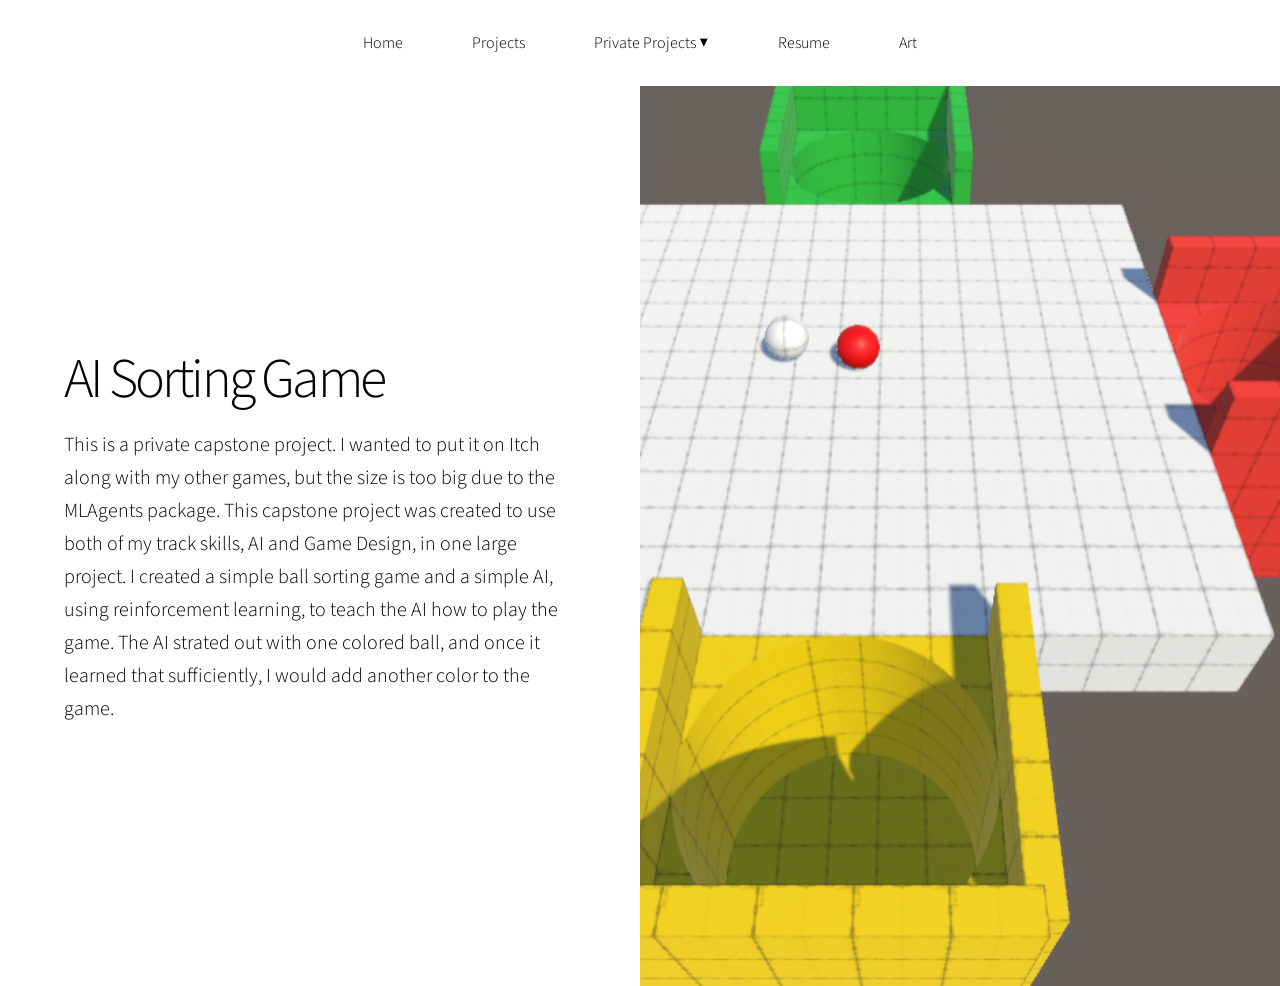
==== ai_sorting.html @ 4015d308 "Website V0.9 First commit of the website. Additional things to be added before full deployment." ====
<!DOCTYPE HTML>
<html>
	<head>
		<title>Steven Portfolio</title>
		<meta charset="utf-8" />
		<meta name="viewport" content="width=device-width, initial-scale=1, user-scalable=no" />
		<link rel="stylesheet" href="assets/css/main.css" />
		<noscript><link rel="stylesheet" href="assets/css/noscript.css" /></noscript>
        <link rel="stylesheet" href="https://cdnjs.cloudflare.com/ajax/libs/font-awesome/6.5.0/css/all.min.css">
	</head>
	<header class="nav-container">

		<a class="nav-button" href="index.html">Home</a>

		<a class="nav-button" href="index.html#Projects">Projects</a>

		<div class="dropdown">
			<a class="nav-button dropbtn">Private Projects ▼</a>

			<div class="dropdown-content">
				<a href="discord_bot.html">Discord Bot</a>
				<a href="ai_sorting.html">AI Sorting Game</a>
			</div>
		</div>

		<a class="nav-button" href="resume.html">Resume</a>

		<a class="nav-button" href="art.html">Art</a>

	</header>
	<body class="is-preload">
				<section class="banner style1 orient-left content-align-left image-position-right fullscreen onload-image-fade-in onload-content-fade-right">
			<div class="content">
				<h1>AI Sorting Game</h1>
				<p class="major">This is a private capstone project. I wanted to put it on Itch along with my other games, but the size is too big due to the MLAgents package. This capstone project was created to use both of my track skills, AI and Game Design, in one large project. I created a simple ball sorting game and a simple AI, using reinforcement learning, to teach the AI how to play the game. The AI strated out with one colored ball, and once it learned that sufficiently, I would add another color to the game.</p>
			</div>
			<div class="image">
				<img src="images/gallery/art/Capstone_02.png" alt="" />
			</div>
		</section>

	<script src="assets/js/jquery.min.js"></script>
	<script src="assets/js/jquery.scrollex.min.js"></script>
	<script src="assets/js/jquery.scrolly.min.js"></script>
	<script src="assets/js/browser.min.js"></script>
	<script src="assets/js/breakpoints.min.js"></script>
	<script src="assets/js/util.js"></script>
	<script src="assets/js/main.js"></script>
	</body>
</html>
---- assets/css/main.css ----
@import url(fontawesome-all.min.css);
@import url("https://fonts.googleapis.com/css?family=Source+Sans+Pro:300,300i,400,400i");

/*
	Story by HTML5 UP
	html5up.net | @ajlkn
	Free for personal and commercial use under the CCA 3.0 license (html5up.net/license)
*/

html, body, div, span, applet, object,
iframe, h1, h2, h3, h4, h5, h6, p, blockquote,
pre, a, abbr, acronym, address, big, cite,
code, del, dfn, em, img, ins, kbd, q, s, samp,
small, strike, strong, sub, sup, tt, var, b,
u, i, center, dl, dt, dd, ol, ul, li, fieldset,
form, label, legend, table, caption, tbody,
tfoot, thead, tr, th, td, article, aside,
canvas, details, embed, figure, figcaption,
footer, header, hgroup, menu, nav, output, ruby,
section, summary, time, mark, audio, video {
	margin: 0;
	padding: 0;
	border: 0;
	font-size: 100%;
	font: inherit;
	vertical-align: baseline;}

article, aside, details, figcaption, figure,
footer, header, hgroup, menu, nav, section {
	display: block;}

body {
	line-height: 1;
}

ol, ul {
	list-style: none;
}

blockquote, q {
	quotes: none;
}

	blockquote:before, blockquote:after, q:before, q:after {
		content: '';
		content: none;
	}

table {
	border-collapse: collapse;
	border-spacing: 0;
}

body {
	-webkit-text-size-adjust: none;
}

mark {
	background-color: transparent;
	color: inherit;
}

input::-moz-focus-inner {
	border: 0;
	padding: 0;
}

input, select, textarea {
	-moz-appearance: none;
	-webkit-appearance: none;
	-ms-appearance: none;
	appearance: none;
}

/* Basic */

	@-ms-viewport {
		width: device-width;
	}

	body {
		-ms-overflow-style: scrollbar;
	}

	@media screen and (max-width: 480px) {

		html, body {
			min-width: 320px;
		}

	}

	html {
		box-sizing: border-box;
	}

	*, *:before, *:after {
		box-sizing: inherit;
	}

	body {
		background: #ffffff;
	}

		body.is-preload *, body.is-preload *:before, body.is-preload *:after {
			-moz-animation: none !important;
			-webkit-animation: none !important;
			-ms-animation: none !important;
			animation: none !important;
			-moz-transition: none !important;
			-webkit-transition: none !important;
			-ms-transition: none !important;
			transition: none !important;
		}

/* Type */

	html {
		font-size: 18pt;
	}

		@media screen and (max-width: 1680px) {

			html {
				font-size: 14pt;
			}

		}

		@media screen and (max-width: 1280px) {

			html {
				font-size: 12pt;
			}

		}

		@media screen and (max-width: 736px) {

			html {
				font-size: 11pt;
			}

		}

		@media screen and (max-width: 360px) {

			html {
				font-size: 10pt;
			}

		}

	body {
		background-color: #ffffff;
		color: #000000;
	}

	body, input, select, textarea {
		font-family: "Source Sans Pro", Helvetica, sans-serif;
		font-size: 1rem;
		font-weight: 300;
		line-height: 1.65;
	}

	a {
		-moz-transition: color 0.2s ease-in-out;
		-webkit-transition: color 0.2s ease-in-out;
		-ms-transition: color 0.2s ease-in-out;
		transition: color 0.2s ease-in-out;
		text-decoration: underline;
	}

		a:hover {
			text-decoration: none;
		}

	strong, b {
		font-weight: 400;
	}

	em, i {
		font-style: italic;
	}

	p {
		margin: 0 0 2rem 0;
	}

		p.major {
			font-size: 1.25rem;
		}

	h1, h2, h3, h4, h5, h6 {
		font-weight: 300;
		line-height: 1.375;
		letter-spacing: -0.05em;
		margin: 0 0 1rem 0;
	}

		h1 a, h2 a, h3 a, h4 a, h5 a, h6 a {
			color: inherit;
			text-decoration: none;
		}

	h1 {
		font-size: 3.5rem;
		line-height: 1.2;
	}

	h2 {
		font-size: 2.25rem;
	}

	h3 {
		font-size: 1.5rem;
	}

	h4 {
		font-size: 1.1rem;
	}

	h5 {
		font-size: 0.9rem;
	}

	h6 {
		font-size: 0.7rem;
	}

	sub {
		font-size: 0.8rem;
		position: relative;
		top: 0.5rem;
	}

	sup {
		font-size: 0.8rem;
		position: relative;
		top: -0.5rem;
	}

	blockquote {
		border-left: solid 4px;
		font-style: italic;
		margin: 0 0 2rem 0;
		padding: 0.5rem 0 0.5rem 2rem;
	}

	code {
		border-radius: 4px;
		font-family: "Courier New", monospace;
		font-size: 0.9em;
		margin: 0 0.25rem;
		padding: 0.25rem 0.325rem;
	}

	pre {
		-webkit-overflow-scrolling: touch;
		font-family: "Courier New", monospace;
		font-size: 0.9em;
		margin: 0 0 2rem 0;
	}

		pre code {
			display: block;
			line-height: 1.5;
			padding: 0.75rem 1rem;
			overflow-x: auto;
		}

	hr {
		border: 0;
		border-bottom: solid 1px;
		margin: 2.5rem 0;
	}

		hr.major {
			margin: 3.5rem 0;
		}

	.align-left {
		text-align: left;
	}

	.align-center {
		text-align: center;
	}

	.align-right {
		text-align: right;
	}

	@media screen and (max-width: 736px) {

		p.major {
			font-size: 1.1rem;
		}

		h1 {
			font-size: 2.5rem;
		}

		h2 {
			font-size: 2rem;
		}

		h3 {
			font-size: 1.25rem;
		}

		h4 {
			font-size: 1rem;
		}

	}

	input, select, textarea {
		color: #000000;
	}

	a {
		color: #000000;
	}

		a:hover {
			color: #47D3E5;
		}

	strong, b {
		color: #000000;
	}

	h1, h2, h3, h4, h5, h6 {
		color: #000000;
	}

	blockquote {
		border-left-color: rgba(0, 0, 0, 0.2);
	}

	code {
		background: rgba(0, 0, 0, 0.05);
		border-color: rgba(0, 0, 0, 0.2);
	}

	hr {
		border-bottom-color: rgba(0, 0, 0, 0.2);
	}

/* Row */

	.row {
		display: flex;
		flex-wrap: wrap;
		box-sizing: border-box;
		align-items: stretch;
	}

		.row > * {
			box-sizing: border-box;
		}

		.row.gtr-uniform > * > :last-child {
			margin-bottom: 0;
		}

		.row.aln-left {
			justify-content: flex-start;
		}

		.row.aln-center {
			justify-content: center;
		}

		.row.aln-right {
			justify-content: flex-end;
		}

		.row.aln-top {
			align-items: flex-start;
		}

		.row.aln-middle {
			align-items: center;
		}

		.row.aln-bottom {
			align-items: flex-end;
		}

		.row > .imp {
			order: -1;
		}

		.row > .col-1 {
			width: 8.33333%;
		}

		.row > .off-1 {
			margin-left: 8.33333%;
		}

		.row > .col-2 {
			width: 16.66667%;
		}

		.row > .off-2 {
			margin-left: 16.66667%;
		}

		.row > .col-3 {
			width: 25%;
		}

		.row > .off-3 {
			margin-left: 25%;
		}

		.row > .col-4 {
			width: 33.33333%;
		}

		.row > .off-4 {
			margin-left: 33.33333%;
		}

		.row > .col-5 {
			width: 41.66667%;
		}

		.row > .off-5 {
			margin-left: 41.66667%;
		}

		.row > .col-6 {
			width: 50%;
		}

		.row > .off-6 {
			margin-left: 50%;
		}

		.row > .col-7 {
			width: 58.33333%;
		}

		.row > .off-7 {
			margin-left: 58.33333%;
		}

		.row > .col-8 {
			width: 66.66667%;
		}

		.row > .off-8 {
			margin-left: 66.66667%;
		}

		.row > .col-9 {
			width: 75%;
		}

		.row > .off-9 {
			margin-left: 75%;
		}

		.row > .col-10 {
			width: 83.33333%;
		}

		.row > .off-10 {
			margin-left: 83.33333%;
		}

		.row > .col-11 {
			width: 91.66667%;
		}

		.row > .off-11 {
			margin-left: 91.66667%;
		}

		.row > .col-12 {
			width: 100%;
		}

		.row > .off-12 {
			margin-left: 100%;
		}

		.row.gtr-0 {
			margin-top: 0;
			margin-left: 0rem;
		}

			.row.gtr-0 > * {
				padding: 0 0 0 0rem;
			}

			.row.gtr-0.gtr-uniform {
				margin-top: 0rem;
			}

				.row.gtr-0.gtr-uniform > * {
					padding-top: 0rem;
				}

		.row.gtr-25 {
			margin-top: 0;
			margin-left: -0.5rem;
		}

			.row.gtr-25 > * {
				padding: 0 0 0 0.5rem;
			}

			.row.gtr-25.gtr-uniform {
				margin-top: -0.5rem;
			}

				.row.gtr-25.gtr-uniform > * {
					padding-top: 0.5rem;
				}

		.row.gtr-50 {
			margin-top: 0;
			margin-left: -1rem;
		}

			.row.gtr-50 > * {
				padding: 0 0 0 1rem;
			}

			.row.gtr-50.gtr-uniform {
				margin-top: -1rem;
			}

				.row.gtr-50.gtr-uniform > * {
					padding-top: 1rem;
				}

		.row {
			margin-top: 0;
			margin-left: -2rem;
		}

			.row > * {
				padding: 0 0 0 2rem;
			}

			.row.gtr-uniform {
				margin-top: -2rem;
			}

				.row.gtr-uniform > * {
					padding-top: 2rem;
				}

		.row.gtr-150 {
			margin-top: 0;
			margin-left: -3rem;
		}

			.row.gtr-150 > * {
				padding: 0 0 0 3rem;
			}

			.row.gtr-150.gtr-uniform {
				margin-top: -3rem;
			}

				.row.gtr-150.gtr-uniform > * {
					padding-top: 3rem;
				}

		.row.gtr-200 {
			margin-top: 0;
			margin-left: -4rem;
		}

			.row.gtr-200 > * {
				padding: 0 0 0 4rem;
			}

			.row.gtr-200.gtr-uniform {
				margin-top: -4rem;
			}

				.row.gtr-200.gtr-uniform > * {
					padding-top: 4rem;
				}

		@media screen and (max-width: 1680px) {

			.row {
				display: flex;
				flex-wrap: wrap;
				box-sizing: border-box;
				align-items: stretch;
			}

				.row > * {
					box-sizing: border-box;
				}

				.row.gtr-uniform > * > :last-child {
					margin-bottom: 0;
				}

				.row.aln-left {
					justify-content: flex-start;
				}

				.row.aln-center {
					justify-content: center;
				}

				.row.aln-right {
					justify-content: flex-end;
				}

				.row.aln-top {
					align-items: flex-start;
				}

				.row.aln-middle {
					align-items: center;
				}

				.row.aln-bottom {
					align-items: flex-end;
				}

				.row > .imp-xlarge {
					order: -1;
				}

				.row > .col-1-xlarge {
					width: 8.33333%;
				}

				.row > .off-1-xlarge {
					margin-left: 8.33333%;
				}

				.row > .col-2-xlarge {
					width: 16.66667%;
				}

				.row > .off-2-xlarge {
					margin-left: 16.66667%;
				}

				.row > .col-3-xlarge {
					width: 25%;
				}

				.row > .off-3-xlarge {
					margin-left: 25%;
				}

				.row > .col-4-xlarge {
					width: 33.33333%;
				}

				.row > .off-4-xlarge {
					margin-left: 33.33333%;
				}

				.row > .col-5-xlarge {
					width: 41.66667%;
				}

				.row > .off-5-xlarge {
					margin-left: 41.66667%;
				}

				.row > .col-6-xlarge {
					width: 50%;
				}

				.row > .off-6-xlarge {
					margin-left: 50%;
				}

				.row > .col-7-xlarge {
					width: 58.33333%;
				}

				.row > .off-7-xlarge {
					margin-left: 58.33333%;
				}

				.row > .col-8-xlarge {
					width: 66.66667%;
				}

				.row > .off-8-xlarge {
					margin-left: 66.66667%;
				}

				.row > .col-9-xlarge {
					width: 75%;
				}

				.row > .off-9-xlarge {
					margin-left: 75%;
				}

				.row > .col-10-xlarge {
					width: 83.33333%;
				}

				.row > .off-10-xlarge {
					margin-left: 83.33333%;
				}

				.row > .col-11-xlarge {
					width: 91.66667%;
				}

				.row > .off-11-xlarge {
					margin-left: 91.66667%;
				}

				.row > .col-12-xlarge {
					width: 100%;
				}

				.row > .off-12-xlarge {
					margin-left: 100%;
				}

				.row.gtr-0 {
					margin-top: 0;
					margin-left: 0rem;
				}

					.row.gtr-0 > * {
						padding: 0 0 0 0rem;
					}

					.row.gtr-0.gtr-uniform {
						margin-top: 0rem;
					}

						.row.gtr-0.gtr-uniform > * {
							padding-top: 0rem;
						}

				.row.gtr-25 {
					margin-top: 0;
					margin-left: -0.5rem;
				}

					.row.gtr-25 > * {
						padding: 0 0 0 0.5rem;
					}

					.row.gtr-25.gtr-uniform {
						margin-top: -0.5rem;
					}

						.row.gtr-25.gtr-uniform > * {
							padding-top: 0.5rem;
						}

				.row.gtr-50 {
					margin-top: 0;
					margin-left: -1rem;
				}

					.row.gtr-50 > * {
						padding: 0 0 0 1rem;
					}

					.row.gtr-50.gtr-uniform {
						margin-top: -1rem;
					}

						.row.gtr-50.gtr-uniform > * {
							padding-top: 1rem;
						}

				.row {
					margin-top: 0;
					margin-left: -2rem;
				}

					.row > * {
						padding: 0 0 0 2rem;
					}

					.row.gtr-uniform {
						margin-top: -2rem;
					}

						.row.gtr-uniform > * {
							padding-top: 2rem;
						}

				.row.gtr-150 {
					margin-top: 0;
					margin-left: -3rem;
				}

					.row.gtr-150 > * {
						padding: 0 0 0 3rem;
					}

					.row.gtr-150.gtr-uniform {
						margin-top: -3rem;
					}

						.row.gtr-150.gtr-uniform > * {
							padding-top: 3rem;
						}

				.row.gtr-200 {
					margin-top: 0;
					margin-left: -4rem;
				}

					.row.gtr-200 > * {
						padding: 0 0 0 4rem;
					}

					.row.gtr-200.gtr-uniform {
						margin-top: -4rem;
					}

						.row.gtr-200.gtr-uniform > * {
							padding-top: 4rem;
						}

		}

		@media screen and (max-width: 1280px) {

			.row {
				display: flex;
				flex-wrap: wrap;
				box-sizing: border-box;
				align-items: stretch;
			}

				.row > * {
					box-sizing: border-box;
				}

				.row.gtr-uniform > * > :last-child {
					margin-bottom: 0;
				}

				.row.aln-left {
					justify-content: flex-start;
				}

				.row.aln-center {
					justify-content: center;
				}

				.row.aln-right {
					justify-content: flex-end;
				}

				.row.aln-top {
					align-items: flex-start;
				}

				.row.aln-middle {
					align-items: center;
				}

				.row.aln-bottom {
					align-items: flex-end;
				}

				.row > .imp-large {
					order: -1;
				}

				.row > .col-1-large {
					width: 8.33333%;
				}

				.row > .off-1-large {
					margin-left: 8.33333%;
				}

				.row > .col-2-large {
					width: 16.66667%;
				}

				.row > .off-2-large {
					margin-left: 16.66667%;
				}

				.row > .col-3-large {
					width: 25%;
				}

				.row > .off-3-large {
					margin-left: 25%;
				}

				.row > .col-4-large {
					width: 33.33333%;
				}

				.row > .off-4-large {
					margin-left: 33.33333%;
				}

				.row > .col-5-large {
					width: 41.66667%;
				}

				.row > .off-5-large {
					margin-left: 41.66667%;
				}

				.row > .col-6-large {
					width: 50%;
				}

				.row > .off-6-large {
					margin-left: 50%;
				}

				.row > .col-7-large {
					width: 58.33333%;
				}

				.row > .off-7-large {
					margin-left: 58.33333%;
				}

				.row > .col-8-large {
					width: 66.66667%;
				}

				.row > .off-8-large {
					margin-left: 66.66667%;
				}

				.row > .col-9-large {
					width: 75%;
				}

				.row > .off-9-large {
					margin-left: 75%;
				}

				.row > .col-10-large {
					width: 83.33333%;
				}

				.row > .off-10-large {
					margin-left: 83.33333%;
				}

				.row > .col-11-large {
					width: 91.66667%;
				}

				.row > .off-11-large {
					margin-left: 91.66667%;
				}

				.row > .col-12-large {
					width: 100%;
				}

				.row > .off-12-large {
					margin-left: 100%;
				}

				.row.gtr-0 {
					margin-top: 0;
					margin-left: 0rem;
				}

					.row.gtr-0 > * {
						padding: 0 0 0 0rem;
					}

					.row.gtr-0.gtr-uniform {
						margin-top: 0rem;
					}

						.row.gtr-0.gtr-uniform > * {
							padding-top: 0rem;
						}

				.row.gtr-25 {
					margin-top: 0;
					margin-left: -0.5rem;
				}

					.row.gtr-25 > * {
						padding: 0 0 0 0.5rem;
					}

					.row.gtr-25.gtr-uniform {
						margin-top: -0.5rem;
					}

						.row.gtr-25.gtr-uniform > * {
							padding-top: 0.5rem;
						}

				.row.gtr-50 {
					margin-top: 0;
					margin-left: -1rem;
				}

					.row.gtr-50 > * {
						padding: 0 0 0 1rem;
					}

					.row.gtr-50.gtr-uniform {
						margin-top: -1rem;
					}

						.row.gtr-50.gtr-uniform > * {
							padding-top: 1rem;
						}

				.row {
					margin-top: 0;
					margin-left: -2rem;
				}

					.row > * {
						padding: 0 0 0 2rem;
					}

					.row.gtr-uniform {
						margin-top: -2rem;
					}

						.row.gtr-uniform > * {
							padding-top: 2rem;
						}

				.row.gtr-150 {
					margin-top: 0;
					margin-left: -3rem;
				}

					.row.gtr-150 > * {
						padding: 0 0 0 3rem;
					}

					.row.gtr-150.gtr-uniform {
						margin-top: -3rem;
					}

						.row.gtr-150.gtr-uniform > * {
							padding-top: 3rem;
						}

				.row.gtr-200 {
					margin-top: 0;
					margin-left: -4rem;
				}

					.row.gtr-200 > * {
						padding: 0 0 0 4rem;
					}

					.row.gtr-200.gtr-uniform {
						margin-top: -4rem;
					}

						.row.gtr-200.gtr-uniform > * {
							padding-top: 4rem;
						}

		}

		@media screen and (max-width: 980px) {

			.row {
				display: flex;
				flex-wrap: wrap;
				box-sizing: border-box;
				align-items: stretch;
			}

				.row > * {
					box-sizing: border-box;
				}

				.row.gtr-uniform > * > :last-child {
					margin-bottom: 0;
				}

				.row.aln-left {
					justify-content: flex-start;
				}

				.row.aln-center {
					justify-content: center;
				}

				.row.aln-right {
					justify-content: flex-end;
				}

				.row.aln-top {
					align-items: flex-start;
				}

				.row.aln-middle {
					align-items: center;
				}

				.row.aln-bottom {
					align-items: flex-end;
				}

				.row > .imp-medium {
					order: -1;
				}

				.row > .col-1-medium {
					width: 8.33333%;
				}

				.row > .off-1-medium {
					margin-left: 8.33333%;
				}

				.row > .col-2-medium {
					width: 16.66667%;
				}

				.row > .off-2-medium {
					margin-left: 16.66667%;
				}

				.row > .col-3-medium {
					width: 25%;
				}

				.row > .off-3-medium {
					margin-left: 25%;
				}

				.row > .col-4-medium {
					width: 33.33333%;
				}

				.row > .off-4-medium {
					margin-left: 33.33333%;
				}

				.row > .col-5-medium {
					width: 41.66667%;
				}

				.row > .off-5-medium {
					margin-left: 41.66667%;
				}

				.row > .col-6-medium {
					width: 50%;
				}

				.row > .off-6-medium {
					margin-left: 50%;
				}

				.row > .col-7-medium {
					width: 58.33333%;
				}

				.row > .off-7-medium {
					margin-left: 58.33333%;
				}

				.row > .col-8-medium {
					width: 66.66667%;
				}

				.row > .off-8-medium {
					margin-left: 66.66667%;
				}

				.row > .col-9-medium {
					width: 75%;
				}

				.row > .off-9-medium {
					margin-left: 75%;
				}

				.row > .col-10-medium {
					width: 83.33333%;
				}

				.row > .off-10-medium {
					margin-left: 83.33333%;
				}

				.row > .col-11-medium {
					width: 91.66667%;
				}

				.row > .off-11-medium {
					margin-left: 91.66667%;
				}

				.row > .col-12-medium {
					width: 100%;
				}

				.row > .off-12-medium {
					margin-left: 100%;
				}

				.row.gtr-0 {
					margin-top: 0;
					margin-left: 0rem;
				}

					.row.gtr-0 > * {
						padding: 0 0 0 0rem;
					}

					.row.gtr-0.gtr-uniform {
						margin-top: 0rem;
					}

						.row.gtr-0.gtr-uniform > * {
							padding-top: 0rem;
						}

				.row.gtr-25 {
					margin-top: 0;
					margin-left: -0.5rem;
				}

					.row.gtr-25 > * {
						padding: 0 0 0 0.5rem;
					}

					.row.gtr-25.gtr-uniform {
						margin-top: -0.5rem;
					}

						.row.gtr-25.gtr-uniform > * {
							padding-top: 0.5rem;
						}

				.row.gtr-50 {
					margin-top: 0;
					margin-left: -1rem;
				}

					.row.gtr-50 > * {
						padding: 0 0 0 1rem;
					}

					.row.gtr-50.gtr-uniform {
						margin-top: -1rem;
					}

						.row.gtr-50.gtr-uniform > * {
							padding-top: 1rem;
						}

				.row {
					margin-top: 0;
					margin-left: -2rem;
				}

					.row > * {
						padding: 0 0 0 2rem;
					}

					.row.gtr-uniform {
						margin-top: -2rem;
					}

						.row.gtr-uniform > * {
							padding-top: 2rem;
						}

				.row.gtr-150 {
					margin-top: 0;
					margin-left: -3rem;
				}

					.row.gtr-150 > * {
						padding: 0 0 0 3rem;
					}

					.row.gtr-150.gtr-uniform {
						margin-top: -3rem;
					}

						.row.gtr-150.gtr-uniform > * {
							padding-top: 3rem;
						}

				.row.gtr-200 {
					margin-top: 0;
					margin-left: -4rem;
				}

					.row.gtr-200 > * {
						padding: 0 0 0 4rem;
					}

					.row.gtr-200.gtr-uniform {
						margin-top: -4rem;
					}

						.row.gtr-200.gtr-uniform > * {
							padding-top: 4rem;
						}

		}

		@media screen and (max-width: 736px) {

			.row {
				display: flex;
				flex-wrap: wrap;
				box-sizing: border-box;
				align-items: stretch;
			}

				.row > * {
					box-sizing: border-box;
				}

				.row.gtr-uniform > * > :last-child {
					margin-bottom: 0;
				}

				.row.aln-left {
					justify-content: flex-start;
				}

				.row.aln-center {
					justify-content: center;
				}

				.row.aln-right {
					justify-content: flex-end;
				}

				.row.aln-top {
					align-items: flex-start;
				}

				.row.aln-middle {
					align-items: center;
				}

				.row.aln-bottom {
					align-items: flex-end;
				}

				.row > .imp-small {
					order: -1;
				}

				.row > .col-1-small {
					width: 8.33333%;
				}

				.row > .off-1-small {
					margin-left: 8.33333%;
				}

				.row > .col-2-small {
					width: 16.66667%;
				}

				.row > .off-2-small {
					margin-left: 16.66667%;
				}

				.row > .col-3-small {
					width: 25%;
				}

				.row > .off-3-small {
					margin-left: 25%;
				}

				.row > .col-4-small {
					width: 33.33333%;
				}

				.row > .off-4-small {
					margin-left: 33.33333%;
				}

				.row > .col-5-small {
					width: 41.66667%;
				}

				.row > .off-5-small {
					margin-left: 41.66667%;
				}

				.row > .col-6-small {
					width: 50%;
				}

				.row > .off-6-small {
					margin-left: 50%;
				}

				.row > .col-7-small {
					width: 58.33333%;
				}

				.row > .off-7-small {
					margin-left: 58.33333%;
				}

				.row > .col-8-small {
					width: 66.66667%;
				}

				.row > .off-8-small {
					margin-left: 66.66667%;
				}

				.row > .col-9-small {
					width: 75%;
				}

				.row > .off-9-small {
					margin-left: 75%;
				}

				.row > .col-10-small {
					width: 83.33333%;
				}

				.row > .off-10-small {
					margin-left: 83.33333%;
				}

				.row > .col-11-small {
					width: 91.66667%;
				}

				.row > .off-11-small {
					margin-left: 91.66667%;
				}

				.row > .col-12-small {
					width: 100%;
				}

				.row > .off-12-small {
					margin-left: 100%;
				}

				.row.gtr-0 {
					margin-top: 0;
					margin-left: 0rem;
				}

					.row.gtr-0 > * {
						padding: 0 0 0 0rem;
					}

					.row.gtr-0.gtr-uniform {
						margin-top: 0rem;
					}

						.row.gtr-0.gtr-uniform > * {
							padding-top: 0rem;
						}

				.row.gtr-25 {
					margin-top: 0;
					margin-left: -0.5rem;
				}

					.row.gtr-25 > * {
						padding: 0 0 0 0.5rem;
					}

					.row.gtr-25.gtr-uniform {
						margin-top: -0.5rem;
					}

						.row.gtr-25.gtr-uniform > * {
							padding-top: 0.5rem;
						}

				.row.gtr-50 {
					margin-top: 0;
					margin-left: -1rem;
				}

					.row.gtr-50 > * {
						padding: 0 0 0 1rem;
					}

					.row.gtr-50.gtr-uniform {
						margin-top: -1rem;
					}

						.row.gtr-50.gtr-uniform > * {
							padding-top: 1rem;
						}

				.row {
					margin-top: 0;
					margin-left: -2rem;
				}

					.row > * {
						padding: 0 0 0 2rem;
					}

					.row.gtr-uniform {
						margin-top: -2rem;
					}

						.row.gtr-uniform > * {
							padding-top: 2rem;
						}

				.row.gtr-150 {
					margin-top: 0;
					margin-left: -3rem;
				}

					.row.gtr-150 > * {
						padding: 0 0 0 3rem;
					}

					.row.gtr-150.gtr-uniform {
						margin-top: -3rem;
					}

						.row.gtr-150.gtr-uniform > * {
							padding-top: 3rem;
						}

				.row.gtr-200 {
					margin-top: 0;
					margin-left: -4rem;
				}

					.row.gtr-200 > * {
						padding: 0 0 0 4rem;
					}

					.row.gtr-200.gtr-uniform {
						margin-top: -4rem;
					}

						.row.gtr-200.gtr-uniform > * {
							padding-top: 4rem;
						}

		}

		@media screen and (max-width: 480px) {

			.row {
				display: flex;
				flex-wrap: wrap;
				box-sizing: border-box;
				align-items: stretch;
			}

				.row > * {
					box-sizing: border-box;
				}

				.row.gtr-uniform > * > :last-child {
					margin-bottom: 0;
				}

				.row.aln-left {
					justify-content: flex-start;
				}

				.row.aln-center {
					justify-content: center;
				}

				.row.aln-right {
					justify-content: flex-end;
				}

				.row.aln-top {
					align-items: flex-start;
				}

				.row.aln-middle {
					align-items: center;
				}

				.row.aln-bottom {
					align-items: flex-end;
				}

				.row > .imp-xsmall {
					order: -1;
				}

				.row > .col-1-xsmall {
					width: 8.33333%;
				}

				.row > .off-1-xsmall {
					margin-left: 8.33333%;
				}

				.row > .col-2-xsmall {
					width: 16.66667%;
				}

				.row > .off-2-xsmall {
					margin-left: 16.66667%;
				}

				.row > .col-3-xsmall {
					width: 25%;
				}

				.row > .off-3-xsmall {
					margin-left: 25%;
				}

				.row > .col-4-xsmall {
					width: 33.33333%;
				}

				.row > .off-4-xsmall {
					margin-left: 33.33333%;
				}

				.row > .col-5-xsmall {
					width: 41.66667%;
				}

				.row > .off-5-xsmall {
					margin-left: 41.66667%;
				}

				.row > .col-6-xsmall {
					width: 50%;
				}

				.row > .off-6-xsmall {
					margin-left: 50%;
				}

				.row > .col-7-xsmall {
					width: 58.33333%;
				}

				.row > .off-7-xsmall {
					margin-left: 58.33333%;
				}

				.row > .col-8-xsmall {
					width: 66.66667%;
				}

				.row > .off-8-xsmall {
					margin-left: 66.66667%;
				}

				.row > .col-9-xsmall {
					width: 75%;
				}

				.row > .off-9-xsmall {
					margin-left: 75%;
				}

				.row > .col-10-xsmall {
					width: 83.33333%;
				}

				.row > .off-10-xsmall {
					margin-left: 83.33333%;
				}

				.row > .col-11-xsmall {
					width: 91.66667%;
				}

				.row > .off-11-xsmall {
					margin-left: 91.66667%;
				}

				.row > .col-12-xsmall {
					width: 100%;
				}

				.row > .off-12-xsmall {
					margin-left: 100%;
				}

				.row.gtr-0 {
					margin-top: 0;
					margin-left: 0rem;
				}

					.row.gtr-0 > * {
						padding: 0 0 0 0rem;
					}

					.row.gtr-0.gtr-uniform {
						margin-top: 0rem;
					}

						.row.gtr-0.gtr-uniform > * {
							padding-top: 0rem;
						}

				.row.gtr-25 {
					margin-top: 0;
					margin-left: -0.5rem;
				}

					.row.gtr-25 > * {
						padding: 0 0 0 0.5rem;
					}

					.row.gtr-25.gtr-uniform {
						margin-top: -0.5rem;
					}

						.row.gtr-25.gtr-uniform > * {
							padding-top: 0.5rem;
						}

				.row.gtr-50 {
					margin-top: 0;
					margin-left: -1rem;
				}

					.row.gtr-50 > * {
						padding: 0 0 0 1rem;
					}

					.row.gtr-50.gtr-uniform {
						margin-top: -1rem;
					}

						.row.gtr-50.gtr-uniform > * {
							padding-top: 1rem;
						}

				.row {
					margin-top: 0;
					margin-left: -2rem;
				}

					.row > * {
						padding: 0 0 0 2rem;
					}

					.row.gtr-uniform {
						margin-top: -2rem;
					}

						.row.gtr-uniform > * {
							padding-top: 2rem;
						}

				.row.gtr-150 {
					margin-top: 0;
					margin-left: -3rem;
				}

					.row.gtr-150 > * {
						padding: 0 0 0 3rem;
					}

					.row.gtr-150.gtr-uniform {
						margin-top: -3rem;
					}

						.row.gtr-150.gtr-uniform > * {
							padding-top: 3rem;
						}

				.row.gtr-200 {
					margin-top: 0;
					margin-left: -4rem;
				}

					.row.gtr-200 > * {
						padding: 0 0 0 4rem;
					}

					.row.gtr-200.gtr-uniform {
						margin-top: -4rem;
					}

						.row.gtr-200.gtr-uniform > * {
							padding-top: 4rem;
						}

		}

		@media screen and (max-width: 360px) {

			.row {
				display: flex;
				flex-wrap: wrap;
				box-sizing: border-box;
				align-items: stretch;
			}

				.row > * {
					box-sizing: border-box;
				}

				.row.gtr-uniform > * > :last-child {
					margin-bottom: 0;
				}

				.row.aln-left {
					justify-content: flex-start;
				}

				.row.aln-center {
					justify-content: center;
				}

				.row.aln-right {
					justify-content: flex-end;
				}

				.row.aln-top {
					align-items: flex-start;
				}

				.row.aln-middle {
					align-items: center;
				}

				.row.aln-bottom {
					align-items: flex-end;
				}

				.row > .imp-xxsmall {
					order: -1;
				}

				.row > .col-1-xxsmall {
					width: 8.33333%;
				}

				.row > .off-1-xxsmall {
					margin-left: 8.33333%;
				}

				.row > .col-2-xxsmall {
					width: 16.66667%;
				}

				.row > .off-2-xxsmall {
					margin-left: 16.66667%;
				}

				.row > .col-3-xxsmall {
					width: 25%;
				}

				.row > .off-3-xxsmall {
					margin-left: 25%;
				}

				.row > .col-4-xxsmall {
					width: 33.33333%;
				}

				.row > .off-4-xxsmall {
					margin-left: 33.33333%;
				}

				.row > .col-5-xxsmall {
					width: 41.66667%;
				}

				.row > .off-5-xxsmall {
					margin-left: 41.66667%;
				}

				.row > .col-6-xxsmall {
					width: 50%;
				}

				.row > .off-6-xxsmall {
					margin-left: 50%;
				}

				.row > .col-7-xxsmall {
					width: 58.33333%;
				}

				.row > .off-7-xxsmall {
					margin-left: 58.33333%;
				}

				.row > .col-8-xxsmall {
					width: 66.66667%;
				}

				.row > .off-8-xxsmall {
					margin-left: 66.66667%;
				}

				.row > .col-9-xxsmall {
					width: 75%;
				}

				.row > .off-9-xxsmall {
					margin-left: 75%;
				}

				.row > .col-10-xxsmall {
					width: 83.33333%;
				}

				.row > .off-10-xxsmall {
					margin-left: 83.33333%;
				}

				.row > .col-11-xxsmall {
					width: 91.66667%;
				}

				.row > .off-11-xxsmall {
					margin-left: 91.66667%;
				}

				.row > .col-12-xxsmall {
					width: 100%;
				}

				.row > .off-12-xxsmall {
					margin-left: 100%;
				}

				.row.gtr-0 {
					margin-top: 0;
					margin-left: 0rem;
				}

					.row.gtr-0 > * {
						padding: 0 0 0 0rem;
					}

					.row.gtr-0.gtr-uniform {
						margin-top: 0rem;
					}

						.row.gtr-0.gtr-uniform > * {
							padding-top: 0rem;
						}

				.row.gtr-25 {
					margin-top: 0;
					margin-left: -0.5rem;
				}

					.row.gtr-25 > * {
						padding: 0 0 0 0.5rem;
					}

					.row.gtr-25.gtr-uniform {
						margin-top: -0.5rem;
					}

						.row.gtr-25.gtr-uniform > * {
							padding-top: 0.5rem;
						}

				.row.gtr-50 {
					margin-top: 0;
					margin-left: -1rem;
				}

					.row.gtr-50 > * {
						padding: 0 0 0 1rem;
					}

					.row.gtr-50.gtr-uniform {
						margin-top: -1rem;
					}

						.row.gtr-50.gtr-uniform > * {
							padding-top: 1rem;
						}

				.row {
					margin-top: 0;
					margin-left: -2rem;
				}

					.row > * {
						padding: 0 0 0 2rem;
					}

					.row.gtr-uniform {
						margin-top: -2rem;
					}

						.row.gtr-uniform > * {
							padding-top: 2rem;
						}

				.row.gtr-150 {
					margin-top: 0;
					margin-left: -3rem;
				}

					.row.gtr-150 > * {
						padding: 0 0 0 3rem;
					}

					.row.gtr-150.gtr-uniform {
						margin-top: -3rem;
					}

						.row.gtr-150.gtr-uniform > * {
							padding-top: 3rem;
						}

				.row.gtr-200 {
					margin-top: 0;
					margin-left: -4rem;
				}

					.row.gtr-200 > * {
						padding: 0 0 0 4rem;
					}

					.row.gtr-200.gtr-uniform {
						margin-top: -4rem;
					}

						.row.gtr-200.gtr-uniform > * {
							padding-top: 4rem;
						}

		}

/* Box */

	.box {
		border-radius: 4px;
		border: solid 1px;
		margin-bottom: 2rem;
		padding: 1.5rem;
	}

		.box > :last-child,
		.box > :last-child > :last-child,
		.box > :last-child > :last-child > :last-child {
			margin-bottom: 0;
		}

		.box.alt {
			border: 0;
			border-radius: 0;
			padding: 0;
		}

	.box {
		border-color: rgba(0, 0, 0, 0.2);
	}

/* Button */

	input[type="submit"],
	input[type="reset"],
	input[type="button"],
	button,
	.button {
		-moz-appearance: none;
		-webkit-appearance: none;
		-ms-appearance: none;
		appearance: none;
		-moz-transition: background-color 0.2s ease-in-out, box-shadow 0.2s ease-in-out, color 0.2s ease-in-out;
		-webkit-transition: background-color 0.2s ease-in-out, box-shadow 0.2s ease-in-out, color 0.2s ease-in-out;
		-ms-transition: background-color 0.2s ease-in-out, box-shadow 0.2s ease-in-out, color 0.2s ease-in-out;
		transition: background-color 0.2s ease-in-out, box-shadow 0.2s ease-in-out, color 0.2s ease-in-out;
		border: 0;
		cursor: pointer;
		display: inline-block;
		font-weight: 400;
		letter-spacing: 0.125em;
		text-align: center;
		text-decoration: none;
		text-transform: uppercase;
		white-space: nowrap;
		font-size: 0.75rem;
		max-width: 20rem;
		height: 3.75em;
		line-height: 3.75em;
		border-radius: 3.75em;
		padding: 0 2.5em;
		text-overflow: ellipsis;
		overflow: hidden;
	}

		input[type="submit"].icon:before,
		input[type="reset"].icon:before,
		input[type="button"].icon:before,
		button.icon:before,
		.button.icon:before {
			margin-right: 0.5rem;
		}

		input[type="submit"].fit,
		input[type="reset"].fit,
		input[type="button"].fit,
		button.fit,
		.button.fit {
			width: 100%;
		}

		input[type="submit"].small,
		input[type="reset"].small,
		input[type="button"].small,
		button.small,
		.button.small {
			font-size: 0.6rem;
			height: 3.325em;
			line-height: 3.325em;
			border-radius: 3.325em;
			padding: 0 2em;
		}

		input[type="submit"].large,
		input[type="reset"].large,
		input[type="button"].large,
		button.large,
		.button.large {
			font-size: 0.8rem;
			height: 4em;
			line-height: 4em;
			border-radius: 4em;
			padding: 0 3em;
		}

		input[type="submit"].wide,
		input[type="reset"].wide,
		input[type="button"].wide,
		button.wide,
		.button.wide {
			min-width: 14em;
		}

		input[type="submit"].disabled, input[type="submit"]:disabled,
		input[type="reset"].disabled,
		input[type="reset"]:disabled,
		input[type="button"].disabled,
		input[type="button"]:disabled,
		button.disabled,
		button:disabled,
		.button.disabled,
		.button:disabled {
			pointer-events: none;
			opacity: 0.25;
		}

	input[type="submit"],
	input[type="reset"],
	input[type="button"],
	button,
	.button {
		background-color: transparent;
		box-shadow: inset 0 0 0 1px rgba(0, 0, 0, 0.2);
		color: #000000 !important;
	}

		input[type="submit"]:hover,
		input[type="reset"]:hover,
		input[type="button"]:hover,
		button:hover,
		.button:hover {
			box-shadow: inset 0 0 0 1px #47D3E5;
			color: #47D3E5 !important;
		}

		input[type="submit"]:active,
		input[type="reset"]:active,
		input[type="button"]:active,
		button:active,
		.button:active {
			background-color: rgba(71, 211, 229, 0.2);
			box-shadow: inset 0 0 0 1px #47D3E5;
			color: #47D3E5 !important;
		}

		input[type="submit"].primary,
		input[type="reset"].primary,
		input[type="button"].primary,
		button.primary,
		.button.primary {
			background-color: #000000;
			box-shadow: none;
			color: #ffffff !important;
		}

			input[type="submit"].primary:hover,
			input[type="reset"].primary:hover,
			input[type="button"].primary:hover,
			button.primary:hover,
			.button.primary:hover {
				background-color: #47D3E5;
			}

			input[type="submit"].primary:active,
			input[type="reset"].primary:active,
			input[type="button"].primary:active,
			button.primary:active,
			.button.primary:active {
				background-color: #1ebdd1;
			}

/* Form */

	form {
		margin: 0 0 2rem 0;
	}

		form > :last-child {
			margin-bottom: 0;
		}

		form > .fields {
			display: -moz-flex;
			display: -webkit-flex;
			display: -ms-flex;
			display: flex;
			-moz-flex-wrap: wrap;
			-webkit-flex-wrap: wrap;
			-ms-flex-wrap: wrap;
			flex-wrap: wrap;
			width: calc(100% + 3rem);
			margin: -1.5rem 0 2rem -1.5rem;
		}

			form > .fields > .field {
				-moz-flex-grow: 0;
				-webkit-flex-grow: 0;
				-ms-flex-grow: 0;
				flex-grow: 0;
				-moz-flex-shrink: 0;
				-webkit-flex-shrink: 0;
				-ms-flex-shrink: 0;
				flex-shrink: 0;
				padding: 1.5rem 0 0 1.5rem;
				width: calc(100% - 1.5rem);
			}

				form > .fields > .field.half {
					width: calc(50% - 0.75rem);
				}

				form > .fields > .field.third {
					width: calc(100%/3 - 0.5rem);
				}

				form > .fields > .field.quarter {
					width: calc(25% - 0.375rem);
				}

		@media screen and (max-width: 480px) {

			form > .fields {
				width: calc(100% + 3rem);
				margin: -1.5rem 0 2rem -1.5rem;
			}

				form > .fields > .field {
					padding: 1.5rem 0 0 1.5rem;
					width: calc(100% - 1.5rem);
				}

					form > .fields > .field.half {
						width: calc(100% - 1.5rem);
					}

					form > .fields > .field.third {
						width: calc(100% - 1.5rem);
					}

					form > .fields > .field.quarter {
						width: calc(100% - 1.5rem);
					}

		}

	label {
		display: block;
		font-size: 0.9rem;
		font-weight: 400;
		margin: 0 0 1rem 0;
	}

	input[type="text"],
	input[type="password"],
	input[type="email"],
	input[type="tel"],
	input[type="search"],
	input[type="url"],
	select,
	textarea {
		-moz-appearance: none;
		-webkit-appearance: none;
		-ms-appearance: none;
		appearance: none;
		background-color: transparent;
		border-radius: 4px;
		border: none;
		border: solid 1px;
		color: inherit;
		display: block;
		outline: 0;
		padding: 0 0.825rem;
		text-decoration: none;
		width: 100%;
	}

		input[type="text"]:invalid,
		input[type="password"]:invalid,
		input[type="email"]:invalid,
		input[type="tel"]:invalid,
		input[type="search"]:invalid,
		input[type="url"]:invalid,
		select:invalid,
		textarea:invalid {
			box-shadow: none;
		}

	select {
		background-size: 1.25rem;
		background-repeat: no-repeat;
		background-position: calc(100% - 1rem) center;
		height: 2.75rem;
		padding-right: 2.75rem;
		text-overflow: ellipsis;
	}

		select:focus::-ms-value {
			background-color: transparent;
		}

		select::-ms-expand {
			display: none;
		}

	input[type="text"],
	input[type="password"],
	input[type="email"],
	input[type="tel"],
	input[type="search"],
	input[type="url"],
	select {
		height: 2.75rem;
	}

	textarea {
		padding: 0.75rem 1rem;
	}

	input[type="checkbox"],
	input[type="radio"] {
		-moz-appearance: none;
		-webkit-appearance: none;
		-ms-appearance: none;
		appearance: none;
		display: block;
		float: left;
		margin-right: -2rem;
		opacity: 0;
		width: 1rem;
		z-index: -1;
	}

		input[type="checkbox"] + label,
		input[type="radio"] + label {
			text-decoration: none;
			-moz-user-select: none;
			-webkit-user-select: none;
			-ms-user-select: none;
			user-select: none;
			cursor: pointer;
			display: inline-block;
			font-size: 1rem;
			font-weight: 300;
			padding-left: 2.4rem;
			padding-right: 0.75rem;
			position: relative;
			margin-bottom: 0;
		}

			input[type="checkbox"] + label:before,
			input[type="radio"] + label:before {
				-moz-osx-font-smoothing: grayscale;
				-webkit-font-smoothing: antialiased;
				display: inline-block;
				font-style: normal;
				font-variant: normal;
				text-rendering: auto;
				line-height: 1;
				text-transform: none !important;
				font-family: 'Font Awesome 5 Free';
				font-weight: 900;
			}

			input[type="checkbox"] + label:before,
			input[type="radio"] + label:before {
				border-radius: 4px;
				border: solid 1px;
				content: '';
				display: inline-block;
				font-size: 0.8rem;
				height: 1.65rem;
				left: 0;
				line-height: 1.65rem;
				position: absolute;
				text-align: center;
				top: 0;
				width: 1.65rem;
			}

		input[type="checkbox"]:checked + label:before,
		input[type="radio"]:checked + label:before {
			content: '\f00c';
		}

	input[type="checkbox"] + label:before {
		border-radius: 4px;
	}

	input[type="radio"] + label:before {
		border-radius: 100%;
	}

	::-webkit-input-placeholder {
		opacity: 1.0;
	}

	:-moz-placeholder {
		opacity: 1.0;
	}

	::-moz-placeholder {
		opacity: 1.0;
	}

	:-ms-input-placeholder {
		opacity: 1.0;
	}

	label {
		color: #000000;
	}

	input[type="text"],
	input[type="password"],
	input[type="email"],
	input[type="tel"],
	input[type="search"],
	input[type="url"],
	select,
	textarea {
		border-color: rgba(0, 0, 0, 0.2);
	}

		input[type="text"]:focus,
		input[type="password"]:focus,
		input[type="email"]:focus,
		input[type="tel"]:focus,
		input[type="search"]:focus,
		input[type="url"]:focus,
		select:focus,
		textarea:focus {
			border-color: #47D3E5;
			box-shadow: 0 0 0 1px #47D3E5;
		}

	select {
		background-image: url("data:image/svg+xml;charset=utf8,%3Csvg xmlns='http://www.w3.org/2000/svg' width='40' height='40' preserveAspectRatio='none' viewBox='0 0 40 40'%3E%3Cpath d='M9.4,12.3l10.4,10.4l10.4-10.4c0.2-0.2,0.5-0.4,0.9-0.4c0.3,0,0.6,0.1,0.9,0.4l3.3,3.3c0.2,0.2,0.4,0.5,0.4,0.9 c0,0.4-0.1,0.6-0.4,0.9L20.7,31.9c-0.2,0.2-0.5,0.4-0.9,0.4c-0.3,0-0.6-0.1-0.9-0.4L4.3,17.3c-0.2-0.2-0.4-0.5-0.4-0.9 c0-0.4,0.1-0.6,0.4-0.9l3.3-3.3c0.2-0.2,0.5-0.4,0.9-0.4S9.1,12.1,9.4,12.3z' fill='rgba(0, 0, 0, 0.2)' /%3E%3C/svg%3E");
	}

		select option {
			color: #000000;
			background: #ffffff;
		}

	input[type="checkbox"] + label,
	input[type="radio"] + label {
		color: #000000;
	}

		input[type="checkbox"] + label:before,
		input[type="radio"] + label:before {
			border-color: rgba(0, 0, 0, 0.2);
		}

	input[type="checkbox"]:checked + label:before,
	input[type="radio"]:checked + label:before {
		background-color: #000000;
		border-color: #000000;
		color: #ffffff;
	}

	input[type="checkbox"]:focus + label:before,
	input[type="radio"]:focus + label:before {
		border-color: #47D3E5;
		box-shadow: 0 0 0 1px #47D3E5;
	}

	::-webkit-input-placeholder {
		color: rgba(0, 0, 0, 0.75) !important;
	}

	:-moz-placeholder {
		color: rgba(0, 0, 0, 0.75) !important;
	}

	::-moz-placeholder {
		color: rgba(0, 0, 0, 0.75) !important;
	}

	:-ms-input-placeholder {
		color: rgba(0, 0, 0, 0.75) !important;
	}

/* Icon */

	.icon {
		text-decoration: none;
		border-bottom: none;
		position: relative;
		text-align: center;
	}

		.icon:before {
			-moz-osx-font-smoothing: grayscale;
			-webkit-font-smoothing: antialiased;
			display: inline-block;
			font-style: normal;
			font-variant: normal;
			text-rendering: auto;
			line-height: 1;
			text-transform: none !important;
			font-family: 'Font Awesome 5 Free';
			font-weight: 400;
		}

		.icon > .label {
			display: none;
		}

		.icon:before {
			line-height: inherit;
		}

		.icon.solid:before {
			font-weight: 900;
		}

		.icon.brands:before {
			font-family: 'Font Awesome 5 Brands';
		}

		.icon.style2:before {
			border-radius: 2.75em;
			display: inline-block;
			height: 2.75em;
			line-height: 2.75em;
			width: 2.75em;
		}

		.icon.major {
			display: block;
			margin: 0 0 1rem 0;
		}

			.icon.major:before {
				font-size: 1.25rem;
			}

	a.icon.style2:before {
		-moz-transition: background-color 0.2s ease-in-out, box-shadow 0.2s ease-in-out, color 0.2s ease-in-out;
		-webkit-transition: background-color 0.2s ease-in-out, box-shadow 0.2s ease-in-out, color 0.2s ease-in-out;
		-ms-transition: background-color 0.2s ease-in-out, box-shadow 0.2s ease-in-out, color 0.2s ease-in-out;
		transition: background-color 0.2s ease-in-out, box-shadow 0.2s ease-in-out, color 0.2s ease-in-out;
	}

	.icon.style2:before {
		box-shadow: inset 0 0 0 1px rgba(0, 0, 0, 0.2);
	}

	a.icon.style2:hover:before {
		box-shadow: inset 0 0 0 1px #47D3E5;
		color: #47D3E5;
	}

	a.icon.style2:active:before {
		background-color: rgba(71, 211, 229, 0.1);
		box-shadow: inset 0 0 0 1px #47D3E5;
		color: #47D3E5;
	}

/* Image */

	.image {
		border: 0;
		border-radius: 4px;
		display: inline-block;
		position: relative;
	}

		.image img {
			display: block;
			border-radius: 4px;
		}

		.image.left, .image.right {
			width: 40%;
			max-width: 10rem;
		}

			.image.left img, .image.right img {
				width: 100%;
			}

		.image.left {
			float: left;
			margin: 0 1.5rem 1rem 0;
			top: 0.25rem;
		}

		.image.right {
			float: right;
			margin: 0 0 1rem 1.5rem;
			top: 0.25rem;
		}

		.image.fit {
			display: block;
			margin: 0 0 2rem 0;
			width: 100%;
		}

			.image.fit img {
				width: 100%;
			}

		.image.main {
			display: block;
			margin: 0 0 3rem 0;
			width: 100%;
		}

			.image.main img {
				width: 100%;
			}

	/* I added */
	.image-text {
    position: absolute;
    top: 50%;
    left: 50%;
    transform: translate(-50%, -50%); /* perfect center */
    
    color: white;
    text-align: center;
	}

	.image-text {
    background: rgba(127, 127, 127, 0.801);
    padding: 50px 20px;
    border-radius: 8px;
	}

	.school {
    margin-bottom: 2rem;
	}

	.dropdown {
    position: relative;
    display: inline-block;
}

.nav-container {
    display: flex;
    justify-content: center;
    align-items: center;
    gap: 25px; /* equal spacing between buttons */
    padding: 20px;
}

.portfolio-gallery {
    display: flex;
    flex-direction: column;
    gap: 0rem;
    padding: 3rem;
}

.portfolio-gallery-row {
    display: grid;
    gap: 0rem;
	justify-items: center;
}

.portfolio-gallery img {
    width: 150px;
    max-width: 100%;
    height: 200px;
    max-height: 100%;
    object-fit: contain;
}

.portfolio-gallery img:hover {
    transform: scale(1.1);
}


/* overlay popup */

.portfolio-overlay {
    position: fixed;

    top: 0;
    left: 0;

    width: 100%;
    height: 100%;

    background: rgba(0,0,0,0.9);

    display: none;

    /* center content perfectly */
    display: none;
    align-items: center;
    justify-content: center;
}

.portfolio-overlay.active {
    display: flex;
}


/* clickable background */

.portfolio-overlay-bg {
    position: absolute;

    width: 100%;
    height: 100%;

    top: 0;
    left: 0;
	z-index: 2;
}


/* centered popup container */

.portfolio-overlay-content {
    position: relative;

    max-width: 95vw;
    max-height: 90vh;

    text-align: center;
	z-index: 1;
}


/* popup image sizing */

.portfolio-overlay img {
	width: 500px;
	height: 500px;
    /*max-width: 95vw;
    max-height: 85vh;*/

    object-fit: contain;
}


/* popup text */

.portfolio-overlay h3,
.portfolio-overlay p {
    color: white;
}


/* close button */

.portfolio-close {
    position: absolute;

    top: -40px;
    right: -40px;

    font-size: 40px;

    color: white;

    text-decoration: none;
}





/* ALL NAV BUTTONS */
.nav-button {
    font-size: 16px;
    padding: 10px 22px;
    border: none;
    border-radius: 6px;
    text-decoration: none;
    color: rgb(0, 0, 0);
    background: transparent;
    transition: 0.3s;
}

/* hover effect */
.nav-button:hover {
    background: rgb(0, 0, 0);
    color: rgb(255, 255, 255);
}

/* dropdown container */
.dropdown {
    position: relative;
}

/* dropdown menu */
.dropdown-content {
    display: none;
    position: absolute;
    top: 120%;
    left: 50%;
    transform: translateX(-50%);
    background: #222;
    min-width: 220px;
    border-radius: 6px;
    overflow: hidden;
    z-index: 9999;
}

/* dropdown links */
.dropdown-content a {
    display: block;
    padding: 12px;
    text-decoration: none;
    color: white;
    border-bottom: 1px solid #444;
}

/* remove last border */
.dropdown-content a:last-child {
    border-bottom: none;
}

/* dropdown hover behavior */
.dropdown:hover .dropdown-content {
    display: block;
}

/* dropdown hover style */
.dropdown-content a:hover {
    background: #444;
}
	

/* List */

	ol {
		list-style: decimal;
		margin: 0 0 2rem 0;
		padding-left: 1.25rem;
	}

		ol li {
			padding-left: 0.25rem;
		}

	ul {
		list-style: disc;
		margin: 0 0 2rem 0;
		padding-left: 1rem;
	}

		ul li {
			padding-left: 0.5rem;
		}

		ul.alt {
			list-style: none;
			padding-left: 0;
		}

			ul.alt li {
				border-top: solid 1px;
				padding: 0.5rem 0;
			}

				ul.alt li:first-child {
					border-top: 0;
					padding-top: 0;
				}

	dl {
		margin: 0 0 2rem 0;
	}

		dl dt {
			display: block;
			font-weight: 400;
			margin: 0 0 1rem 0;
		}

		dl dd {
			margin-left: 2rem;
		}

		dl.style2 dt {
			width: 25%;
			float: left;
		}

		dl.style2 dd {
			width: 70%;
			float: left;
		}

		dl.style2:after {
			content: '';
			display: block;
			clear: both;
		}

	ul.alt li {
		border-top-color: rgba(0, 0, 0, 0.2);
	}

/* Actions */

	ul.actions {
		display: -moz-flex;
		display: -webkit-flex;
		display: -ms-flex;
		display: flex;
		cursor: default;
		list-style: none;
		margin-left: -1rem;
		padding-left: 0;
	}

		ul.actions li {
			padding: 0 0 0 1rem;
			vertical-align: middle;
		}

		ul.actions.special {
			-moz-justify-content: center;
			-webkit-justify-content: center;
			-ms-justify-content: center;
			justify-content: center;
			width: 100%;
			margin-left: 0;
		}

			ul.actions.special li:first-child {
				padding-left: 0;
			}

		ul.actions.stacked {
			-moz-flex-direction: column;
			-webkit-flex-direction: column;
			-ms-flex-direction: column;
			flex-direction: column;
			margin-left: 0;
		}

			ul.actions.stacked li {
				padding: 1.3rem 0 0 0;
			}

				ul.actions.stacked li:first-child {
					padding-top: 0;
				}

		ul.actions.fit {
			width: calc(100% + 1rem);
		}

			ul.actions.fit li {
				-moz-flex-grow: 1;
				-webkit-flex-grow: 1;
				-ms-flex-grow: 1;
				flex-grow: 1;
				-moz-flex-shrink: 1;
				-webkit-flex-shrink: 1;
				-ms-flex-shrink: 1;
				flex-shrink: 1;
				width: 100%;
			}

				ul.actions.fit li > * {
					width: 100%;
				}

			ul.actions.fit.stacked {
				width: 100%;
			}

		@media screen and (max-width: 480px) {

			ul.actions:not(.fixed) {
				-moz-flex-direction: column;
				-webkit-flex-direction: column;
				-ms-flex-direction: column;
				flex-direction: column;
				margin-left: 0;
				width: 100% !important;
			}

				ul.actions:not(.fixed) li {
					-moz-flex-grow: 1;
					-webkit-flex-grow: 1;
					-ms-flex-grow: 1;
					flex-grow: 1;
					-moz-flex-shrink: 1;
					-webkit-flex-shrink: 1;
					-ms-flex-shrink: 1;
					flex-shrink: 1;
					padding: 1rem 0 0 0;
					text-align: center;
					width: 100%;
				}

					ul.actions:not(.fixed) li > * {
						width: 100%;
					}

					ul.actions:not(.fixed) li:first-child {
						padding-top: 0;
					}

					ul.actions:not(.fixed) li input[type="submit"],
					ul.actions:not(.fixed) li input[type="reset"],
					ul.actions:not(.fixed) li input[type="button"],
					ul.actions:not(.fixed) li button,
					ul.actions:not(.fixed) li .button {
						width: 100%;
					}

						ul.actions:not(.fixed) li input[type="submit"].icon:before,
						ul.actions:not(.fixed) li input[type="reset"].icon:before,
						ul.actions:not(.fixed) li input[type="button"].icon:before,
						ul.actions:not(.fixed) li button.icon:before,
						ul.actions:not(.fixed) li .button.icon:before {
							margin-left: -0.5rem;
						}

		}

/* Icons */

	ul.icons {
		cursor: default;
		list-style: none;
		padding-left: 0;
	}

		ul.icons li {
			display: inline-block;
			padding: 0 0.75rem 0 0;
		}

			ul.icons li:last-child {
				padding-right: 0;
			}

/* Section/Article */

	section.special, article.special {
		text-align: center;
	}

	header p {
		position: relative;
		margin: -0.65rem 0 1.5rem 0;
		font-style: italic;
	}

	header h1 + p {
		font-size: 1.375rem;
	}

	header h2 + p {
		font-size: 1.25rem;
	}

	header h3 + p {
		font-size: 1.1rem;
	}

	header h4 + p,
	header h5 + p,
	header h6 + p {
		font-size: 0.9rem;
	}

	header p {
		color: rgba(0, 0, 0, 0.75);
	}

/* Table */

	.table-wrapper {
		-webkit-overflow-scrolling: touch;
		margin: 0 0 2rem 0;
		overflow-x: auto;
	}

		.table-wrapper > table {
			margin-bottom: 0;
		}

	table {
		margin: 0 0 2rem 0;
		width: 100%;
	}

		table tbody tr {
			border: solid 1px;
			border-left: 0;
			border-right: 0;
		}

		table td {
			padding: 0.75rem 0.75rem;
		}

		table th {
			font-size: 0.9rem;
			font-weight: 400;
			padding: 0 0.75rem 0.75rem 0.75rem;
			text-align: left;
		}

		table thead {
			border-bottom: solid 2px;
		}

		table tfoot {
			border-top: solid 2px;
		}

		table.alt {
			border-collapse: separate;
		}

			table.alt tbody tr td {
				border: solid 1px;
				border-left-width: 0;
				border-top-width: 0;
			}

				table.alt tbody tr td:first-child {
					border-left-width: 1px;
				}

			table.alt tbody tr:first-child td {
				border-top-width: 1px;
			}

			table.alt thead {
				border-bottom: 0;
			}

			table.alt tfoot {
				border-top: 0;
			}

		table.fixed {
			table-layout: fixed;
		}

	table tbody tr {
		border-color: rgba(0, 0, 0, 0.2);
	}

		table tbody tr:nth-child(2n + 1) {
			background-color: rgba(0, 0, 0, 0.05);
		}

		table tbody tr.alt {
			background-color: rgba(0, 0, 0, 0.05) !important;
		}

	table th {
		color: #000000;
	}

	table thead {
		border-bottom-color: rgba(0, 0, 0, 0.2);
	}

	table tfoot {
		border-top-color: rgba(0, 0, 0, 0.2);
	}

	table.alt tbody tr td {
		border-color: rgba(0, 0, 0, 0.2);
	}

	table.uniform tbody tr:nth-child(2n + 1) {
		background-color: transparent;
	}

/* Banner (transitions) */

	.banner.onload-content-fade-up .content {
		-moz-transition: opacity 0.75s ease-in-out, -moz-transform 0.75s ease-in-out;
		-webkit-transition: opacity 0.75s ease-in-out, -webkit-transform 0.75s ease-in-out;
		-ms-transition: opacity 0.75s ease-in-out, -ms-transform 0.75s ease-in-out;
		transition: opacity 0.75s ease-in-out, transform 0.75s ease-in-out;
	}

	body.is-preload .banner.onload-content-fade-up .content {
		-moz-transform: translateY(1rem);
		-webkit-transform: translateY(1rem);
		-ms-transform: translateY(1rem);
		transform: translateY(1rem);
		opacity: 0;
	}

	.banner.onload-content-fade-down .content {
		-moz-transition: opacity 0.75s ease-in-out, -moz-transform 0.75s ease-in-out;
		-webkit-transition: opacity 0.75s ease-in-out, -webkit-transform 0.75s ease-in-out;
		-ms-transition: opacity 0.75s ease-in-out, -ms-transform 0.75s ease-in-out;
		transition: opacity 0.75s ease-in-out, transform 0.75s ease-in-out;
	}

	body.is-preload .banner.onload-content-fade-down .content {
		-moz-transform: translateY(-1rem);
		-webkit-transform: translateY(-1rem);
		-ms-transform: translateY(-1rem);
		transform: translateY(-1rem);
		opacity: 0;
	}

	.banner.onload-content-fade-left .content {
		-moz-transition: opacity 0.75s ease-in-out, -moz-transform 0.75s ease-in-out;
		-webkit-transition: opacity 0.75s ease-in-out, -webkit-transform 0.75s ease-in-out;
		-ms-transition: opacity 0.75s ease-in-out, -ms-transform 0.75s ease-in-out;
		transition: opacity 0.75s ease-in-out, transform 0.75s ease-in-out;
	}

	body.is-preload .banner.onload-content-fade-left .content {
		-moz-transform: translateX(1rem);
		-webkit-transform: translateX(1rem);
		-ms-transform: translateX(1rem);
		transform: translateX(1rem);
		opacity: 0;
	}

	.banner.onload-content-fade-right .content {
		-moz-transition: opacity 0.75s ease-in-out, -moz-transform 0.75s ease-in-out;
		-webkit-transition: opacity 0.75s ease-in-out, -webkit-transform 0.75s ease-in-out;
		-ms-transition: opacity 0.75s ease-in-out, -ms-transform 0.75s ease-in-out;
		transition: opacity 0.75s ease-in-out, transform 0.75s ease-in-out;
	}

	body.is-preload .banner.onload-content-fade-right .content {
		-moz-transform: translateX(-1rem);
		-webkit-transform: translateX(-1rem);
		-ms-transform: translateX(-1rem);
		transform: translateX(-1rem);
		opacity: 0;
	}

	.banner.onload-content-fade-in .content {
		-moz-transition: opacity 0.75s ease-in-out;
		-webkit-transition: opacity 0.75s ease-in-out;
		-ms-transition: opacity 0.75s ease-in-out;
		transition: opacity 0.75s ease-in-out;
	}

	body.is-preload .banner.onload-content-fade-in .content {
		opacity: 0;
	}

	.banner.onload-image-fade-up .image {
		-moz-transition: opacity 0.75s ease-in-out, -moz-transform 0.75s ease-in-out;
		-webkit-transition: opacity 0.75s ease-in-out, -webkit-transform 0.75s ease-in-out;
		-ms-transition: opacity 0.75s ease-in-out, -ms-transform 0.75s ease-in-out;
		transition: opacity 0.75s ease-in-out, transform 0.75s ease-in-out;
	}

		.banner.onload-image-fade-up .image img {
			-moz-transition: opacity 0.75s ease-in-out;
			-webkit-transition: opacity 0.75s ease-in-out;
			-ms-transition: opacity 0.75s ease-in-out;
			transition: opacity 0.75s ease-in-out;
			-moz-transition-delay: 0.5625s;
			-webkit-transition-delay: 0.5625s;
			-ms-transition-delay: 0.5625s;
			transition-delay: 0.5625s;
		}

	body.is-preload .banner.onload-image-fade-up .image {
		-moz-transform: translateY(1rem);
		-webkit-transform: translateY(1rem);
		-ms-transform: translateY(1rem);
		transform: translateY(1rem);
		opacity: 0;
	}

		body.is-preload .banner.onload-image-fade-up .image img {
			opacity: 0;
		}

	.banner.onload-image-fade-down .image {
		-moz-transition: opacity 0.75s ease-in-out, -moz-transform 0.75s ease-in-out;
		-webkit-transition: opacity 0.75s ease-in-out, -webkit-transform 0.75s ease-in-out;
		-ms-transition: opacity 0.75s ease-in-out, -ms-transform 0.75s ease-in-out;
		transition: opacity 0.75s ease-in-out, transform 0.75s ease-in-out;
	}

		.banner.onload-image-fade-down .image img {
			-moz-transition: opacity 0.75s ease-in-out;
			-webkit-transition: opacity 0.75s ease-in-out;
			-ms-transition: opacity 0.75s ease-in-out;
			transition: opacity 0.75s ease-in-out;
			-moz-transition-delay: 0.5625s;
			-webkit-transition-delay: 0.5625s;
			-ms-transition-delay: 0.5625s;
			transition-delay: 0.5625s;
		}

	body.is-preload .banner.onload-image-fade-down .image {
		-moz-transform: translateY(-1rem);
		-webkit-transform: translateY(-1rem);
		-ms-transform: translateY(-1rem);
		transform: translateY(-1rem);
		opacity: 0;
	}

		body.is-preload .banner.onload-image-fade-down .image img {
			opacity: 0;
		}

	.banner.onload-image-fade-left .image {
		-moz-transition: opacity 0.75s ease-in-out, -moz-transform 0.75s ease-in-out;
		-webkit-transition: opacity 0.75s ease-in-out, -webkit-transform 0.75s ease-in-out;
		-ms-transition: opacity 0.75s ease-in-out, -ms-transform 0.75s ease-in-out;
		transition: opacity 0.75s ease-in-out, transform 0.75s ease-in-out;
	}

		.banner.onload-image-fade-left .image img {
			-moz-transition: opacity 0.75s ease-in-out;
			-webkit-transition: opacity 0.75s ease-in-out;
			-ms-transition: opacity 0.75s ease-in-out;
			transition: opacity 0.75s ease-in-out;
			-moz-transition-delay: 0.5625s;
			-webkit-transition-delay: 0.5625s;
			-ms-transition-delay: 0.5625s;
			transition-delay: 0.5625s;
		}

	body.is-preload .banner.onload-image-fade-left .image {
		-moz-transform: translateX(1rem);
		-webkit-transform: translateX(1rem);
		-ms-transform: translateX(1rem);
		transform: translateX(1rem);
		opacity: 0;
	}

		body.is-preload .banner.onload-image-fade-left .image img {
			opacity: 0;
		}

	.banner.onload-image-fade-right .image {
		-moz-transition: opacity 0.75s ease-in-out, -moz-transform 0.75s ease-in-out;
		-webkit-transition: opacity 0.75s ease-in-out, -webkit-transform 0.75s ease-in-out;
		-ms-transition: opacity 0.75s ease-in-out, -ms-transform 0.75s ease-in-out;
		transition: opacity 0.75s ease-in-out, transform 0.75s ease-in-out;
	}

		.banner.onload-image-fade-right .image img {
			-moz-transition: opacity 0.75s ease-in-out;
			-webkit-transition: opacity 0.75s ease-in-out;
			-ms-transition: opacity 0.75s ease-in-out;
			transition: opacity 0.75s ease-in-out;
			-moz-transition-delay: 0.5625s;
			-webkit-transition-delay: 0.5625s;
			-ms-transition-delay: 0.5625s;
			transition-delay: 0.5625s;
		}

	body.is-preload .banner.onload-image-fade-right .image {
		-moz-transform: translateX(-1rem);
		-webkit-transform: translateX(-1rem);
		-ms-transform: translateX(-1rem);
		transform: translateX(-1rem);
		opacity: 0;
	}

		body.is-preload .banner.onload-image-fade-right .image img {
			opacity: 0;
		}

	.banner.onload-image-fade-in .image img {
		-moz-transition: opacity 0.75s ease-in-out;
		-webkit-transition: opacity 0.75s ease-in-out;
		-ms-transition: opacity 0.75s ease-in-out;
		transition: opacity 0.75s ease-in-out;
	}

	body.is-preload .banner.onload-image-fade-in .image img {
		opacity: 0;
	}

	.banner.onscroll-content-fade-up .content {
		-moz-transition: opacity 0.75s ease-in-out, -moz-transform 0.75s ease-in-out;
		-webkit-transition: opacity 0.75s ease-in-out, -webkit-transform 0.75s ease-in-out;
		-ms-transition: opacity 0.75s ease-in-out, -ms-transform 0.75s ease-in-out;
		transition: opacity 0.75s ease-in-out, transform 0.75s ease-in-out;
	}

	.banner.onscroll-content-fade-up.is-inactive .content {
		-moz-transform: translateY(1rem);
		-webkit-transform: translateY(1rem);
		-ms-transform: translateY(1rem);
		transform: translateY(1rem);
		opacity: 0;
	}

	.banner.onscroll-content-fade-down .content {
		-moz-transition: opacity 0.75s ease-in-out, -moz-transform 0.75s ease-in-out;
		-webkit-transition: opacity 0.75s ease-in-out, -webkit-transform 0.75s ease-in-out;
		-ms-transition: opacity 0.75s ease-in-out, -ms-transform 0.75s ease-in-out;
		transition: opacity 0.75s ease-in-out, transform 0.75s ease-in-out;
	}

	.banner.onscroll-content-fade-down.is-inactive .content {
		-moz-transform: translateY(-1rem);
		-webkit-transform: translateY(-1rem);
		-ms-transform: translateY(-1rem);
		transform: translateY(-1rem);
		opacity: 0;
	}

	.banner.onscroll-content-fade-left .content {
		-moz-transition: opacity 0.75s ease-in-out, -moz-transform 0.75s ease-in-out;
		-webkit-transition: opacity 0.75s ease-in-out, -webkit-transform 0.75s ease-in-out;
		-ms-transition: opacity 0.75s ease-in-out, -ms-transform 0.75s ease-in-out;
		transition: opacity 0.75s ease-in-out, transform 0.75s ease-in-out;
	}

	.banner.onscroll-content-fade-left.is-inactive .content {
		-moz-transform: translateX(1rem);
		-webkit-transform: translateX(1rem);
		-ms-transform: translateX(1rem);
		transform: translateX(1rem);
		opacity: 0;
	}

	.banner.onscroll-content-fade-right .content {
		-moz-transition: opacity 0.75s ease-in-out, -moz-transform 0.75s ease-in-out;
		-webkit-transition: opacity 0.75s ease-in-out, -webkit-transform 0.75s ease-in-out;
		-ms-transition: opacity 0.75s ease-in-out, -ms-transform 0.75s ease-in-out;
		transition: opacity 0.75s ease-in-out, transform 0.75s ease-in-out;
	}

	.banner.onscroll-content-fade-right.is-inactive .content {
		-moz-transform: translateX(-1rem);
		-webkit-transform: translateX(-1rem);
		-ms-transform: translateX(-1rem);
		transform: translateX(-1rem);
		opacity: 0;
	}

	.banner.onscroll-content-fade-in .content {
		-moz-transition: opacity 0.75s ease-in-out;
		-webkit-transition: opacity 0.75s ease-in-out;
		-ms-transition: opacity 0.75s ease-in-out;
		transition: opacity 0.75s ease-in-out;
	}

	.banner.onscroll-content-fade-in.is-inactive .content {
		opacity: 0;
	}

	.banner.onscroll-image-fade-up .image {
		-moz-transition: opacity 0.75s ease-in-out, -moz-transform 0.75s ease-in-out;
		-webkit-transition: opacity 0.75s ease-in-out, -webkit-transform 0.75s ease-in-out;
		-ms-transition: opacity 0.75s ease-in-out, -ms-transform 0.75s ease-in-out;
		transition: opacity 0.75s ease-in-out, transform 0.75s ease-in-out;
	}

		.banner.onscroll-image-fade-up .image img {
			-moz-transition: opacity 0.75s ease-in-out;
			-webkit-transition: opacity 0.75s ease-in-out;
			-ms-transition: opacity 0.75s ease-in-out;
			transition: opacity 0.75s ease-in-out;
			-moz-transition-delay: 0.5625s;
			-webkit-transition-delay: 0.5625s;
			-ms-transition-delay: 0.5625s;
			transition-delay: 0.5625s;
		}

	.banner.onscroll-image-fade-up.is-inactive .image {
		-moz-transform: translateY(1rem);
		-webkit-transform: translateY(1rem);
		-ms-transform: translateY(1rem);
		transform: translateY(1rem);
		opacity: 0;
	}

		.banner.onscroll-image-fade-up.is-inactive .image img {
			opacity: 0;
		}

	.banner.onscroll-image-fade-down .image {
		-moz-transition: opacity 0.75s ease-in-out, -moz-transform 0.75s ease-in-out;
		-webkit-transition: opacity 0.75s ease-in-out, -webkit-transform 0.75s ease-in-out;
		-ms-transition: opacity 0.75s ease-in-out, -ms-transform 0.75s ease-in-out;
		transition: opacity 0.75s ease-in-out, transform 0.75s ease-in-out;
	}

		.banner.onscroll-image-fade-down .image img {
			-moz-transition: opacity 0.75s ease-in-out;
			-webkit-transition: opacity 0.75s ease-in-out;
			-ms-transition: opacity 0.75s ease-in-out;
			transition: opacity 0.75s ease-in-out;
			-moz-transition-delay: 0.5625s;
			-webkit-transition-delay: 0.5625s;
			-ms-transition-delay: 0.5625s;
			transition-delay: 0.5625s;
		}

	.banner.onscroll-image-fade-down.is-inactive .image {
		-moz-transform: translateY(-1rem);
		-webkit-transform: translateY(-1rem);
		-ms-transform: translateY(-1rem);
		transform: translateY(-1rem);
		opacity: 0;
	}

		.banner.onscroll-image-fade-down.is-inactive .image img {
			opacity: 0;
		}

	.banner.onscroll-image-fade-left .image {
		-moz-transition: opacity 0.75s ease-in-out, -moz-transform 0.75s ease-in-out;
		-webkit-transition: opacity 0.75s ease-in-out, -webkit-transform 0.75s ease-in-out;
		-ms-transition: opacity 0.75s ease-in-out, -ms-transform 0.75s ease-in-out;
		transition: opacity 0.75s ease-in-out, transform 0.75s ease-in-out;
	}

		.banner.onscroll-image-fade-left .image img {
			-moz-transition: opacity 0.75s ease-in-out;
			-webkit-transition: opacity 0.75s ease-in-out;
			-ms-transition: opacity 0.75s ease-in-out;
			transition: opacity 0.75s ease-in-out;
			-moz-transition-delay: 0.5625s;
			-webkit-transition-delay: 0.5625s;
			-ms-transition-delay: 0.5625s;
			transition-delay: 0.5625s;
		}

	.banner.onscroll-image-fade-left.is-inactive .image {
		-moz-transform: translateX(1rem);
		-webkit-transform: translateX(1rem);
		-ms-transform: translateX(1rem);
		transform: translateX(1rem);
		opacity: 0;
	}

		.banner.onscroll-image-fade-left.is-inactive .image img {
			opacity: 0;
		}

	.banner.onscroll-image-fade-right .image {
		-moz-transition: opacity 0.75s ease-in-out, -moz-transform 0.75s ease-in-out;
		-webkit-transition: opacity 0.75s ease-in-out, -webkit-transform 0.75s ease-in-out;
		-ms-transition: opacity 0.75s ease-in-out, -ms-transform 0.75s ease-in-out;
		transition: opacity 0.75s ease-in-out, transform 0.75s ease-in-out;
	}

		.banner.onscroll-image-fade-right .image img {
			-moz-transition: opacity 0.75s ease-in-out;
			-webkit-transition: opacity 0.75s ease-in-out;
			-ms-transition: opacity 0.75s ease-in-out;
			transition: opacity 0.75s ease-in-out;
			-moz-transition-delay: 0.5625s;
			-webkit-transition-delay: 0.5625s;
			-ms-transition-delay: 0.5625s;
			transition-delay: 0.5625s;
		}

	.banner.onscroll-image-fade-right.is-inactive .image {
		-moz-transform: translateX(-1rem);
		-webkit-transform: translateX(-1rem);
		-ms-transform: translateX(-1rem);
		transform: translateX(-1rem);
		opacity: 0;
	}

		.banner.onscroll-image-fade-right.is-inactive .image img {
			opacity: 0;
		}

	.banner.onscroll-image-fade-in .image img {
		-moz-transition: opacity 0.75s ease-in-out;
		-webkit-transition: opacity 0.75s ease-in-out;
		-ms-transition: opacity 0.75s ease-in-out;
		transition: opacity 0.75s ease-in-out;
	}

	.banner.onscroll-image-fade-in.is-inactive .image img {
		opacity: 0;
	}

/* Banner (style1) */

	.banner.style1 {
		-moz-align-items: -moz-stretch;
		-webkit-align-items: -webkit-stretch;
		-ms-align-items: -ms-stretch;
		align-items: stretch;
		display: -moz-flex;
		display: -webkit-flex;
		display: -ms-flex;
		display: flex;
		-moz-flex-direction: row;
		-webkit-flex-direction: row;
		-ms-flex-direction: row;
		flex-direction: row;
		-moz-justify-content: -moz-flex-end;
		-webkit-justify-content: -webkit-flex-end;
		-ms-justify-content: -ms-flex-end;
		justify-content: flex-end;
		position: relative;
		text-align: left;
		overflow-x: hidden;
	}

		.banner.style1 .content {
			padding: 7rem 7rem 5rem 7rem ;
			-moz-align-self: center;
			-webkit-align-self: center;
			-ms-align-self: center;
			align-self: center;
			-moz-flex-grow: 1;
			-webkit-flex-grow: 1;
			-ms-flex-grow: 1;
			flex-grow: 1;
			-moz-flex-shrink: 1;
			-webkit-flex-shrink: 1;
			-ms-flex-shrink: 1;
			flex-shrink: 1;
			width: 50%;
			max-width: 48rem;
			margin: 0 auto;
		}

		.banner.style1 .image {
			-moz-flex-grow: 0;
			-webkit-flex-grow: 0;
			-ms-flex-grow: 0;
			flex-grow: 0;
			-moz-flex-shrink: 0;
			-webkit-flex-shrink: 0;
			-ms-flex-shrink: 0;
			flex-shrink: 0;
			border-radius: 0;
			width: 50%;
		}

			.banner.style1 .image img {
				-moz-object-fit: cover;
				-webkit-object-fit: cover;
				-ms-object-fit: cover;
				object-fit: cover;
				-moz-object-position: center;
				-webkit-object-position: center;
				-ms-object-position: center;
				object-position: center;
				display: block;
				position: absolute;
				top: 0;
				left: 0;
				width: 100%;
				height: 100%;
				border-radius: 0;
			}

		@media screen and (max-width: 1680px) {

			.banner.style1 .content {
				padding: 5rem 5rem 3rem 5rem ;
			}

		}

		@media screen and (max-width: 1280px) {

			.banner.style1 .content {
				padding: 4rem 4rem 2rem 4rem ;
			}

		}

		@media screen and (max-width: 980px) {

			.banner.style1 .content {
				padding: 3.75rem 3rem 1.75rem 3rem ;
			}

		}

		@media screen and (max-width: 736px) {

			.banner.style1 .content {
				padding: 2.5rem 2rem 0.5rem 2rem ;
			}

		}

		@media screen and (orientation: portrait) {

			.banner.style1 {
				-moz-flex-direction: column-reverse;
				-webkit-flex-direction: column-reverse;
				-ms-flex-direction: column-reverse;
				flex-direction: column-reverse;
				text-align: center;
			}

				.banner.style1 .content {
					display: -moz-flex;
					display: -webkit-flex;
					display: -ms-flex;
					display: flex;
					-moz-flex-direction: column;
					-webkit-flex-direction: column;
					-ms-flex-direction: column;
					flex-direction: column;
					-moz-justify-content: center;
					-webkit-justify-content: center;
					-ms-justify-content: center;
					justify-content: center;
					width: 100%;
					max-width: 100%;
				}

				.banner.style1 .image {
					width: 100%;
					max-width: 100%;
					height: 45vh;
				}

		}

		.banner.style1.fullscreen {
			min-height: 100vh;
		}

			@media screen and (orientation: portrait) {

				.banner.style1.fullscreen .content {
					min-height: 50vh;
				}

				.banner.style1.fullscreen .image {
					height: 50vh;
				}

			}

		.banner.style1.orient-right {
			-moz-flex-direction: row-reverse;
			-webkit-flex-direction: row-reverse;
			-ms-flex-direction: row-reverse;
			flex-direction: row-reverse;
		}

			@media screen and (orientation: portrait) {

				.banner.style1.orient-right {
					-moz-flex-direction: column-reverse;
					-webkit-flex-direction: column-reverse;
					-ms-flex-direction: column-reverse;
					flex-direction: column-reverse;
				}

			}

		.banner.style1.content-align-center {
			text-align: center;
		}

		.banner.style1.content-align-right {
			text-align: right;
		}

			@media screen and (orientation: portrait) {

				.banner.style1.content-align-right {
					text-align: center;
				}

			}

		.banner.style1.image-position-left .image img {
			-moz-object-position: left;
			-webkit-object-position: left;
			-ms-object-position: left;
			object-position: left;
		}

		.banner.style1.image-position-right .image img {
			-moz-object-position: right;
			-webkit-object-position: right;
			-ms-object-position: right;
			object-position: right;
		}

/* Banner (style2) */

	.banner.style2 {
		padding: 5.25rem 5.25rem 3.25rem 5.25rem ;
		-moz-align-items: center;
		-webkit-align-items: center;
		-ms-align-items: center;
		align-items: center;
		display: -moz-flex;
		display: -webkit-flex;
		display: -ms-flex;
		display: flex;
		-moz-justify-content: center;
		-webkit-justify-content: center;
		-ms-justify-content: center;
		justify-content: center;
		background-color: inherit;
		position: relative;
		text-align: center;
		overflow-x: hidden;
	}

		.banner.style2 .content {
			padding: 5.25rem 5.25rem 3.25rem 5.25rem ;
			position: relative;
			width: 40rem;
			max-width: 100%;
			background-color: inherit;
			border-radius: 0.5rem;
			margin-bottom: 2rem;
			z-index: 1;
		}

		.banner.style2 .image {
			-moz-flex-grow: 0;
			-webkit-flex-grow: 0;
			-ms-flex-grow: 0;
			flex-grow: 0;
			-moz-flex-shrink: 0;
			-webkit-flex-shrink: 0;
			-ms-flex-shrink: 0;
			flex-shrink: 0;
			position: absolute;
			width: 100%;
			height: 100%;
			top: 0;
			left: 0;
			border-radius: 0;
		}

			.banner.style2 .image img {
				-moz-object-fit: cover;
				-webkit-object-fit: cover;
				-ms-object-fit: cover;
				object-fit: cover;
				-moz-object-position: center;
				-webkit-object-position: center;
				-ms-object-position: center;
				object-position: center;
				display: block;
				position: absolute;
				top: 0;
				left: 0;
				width: 100%;
				height: 100%;
				border-radius: 0;
			}

		@media screen and (max-width: 1680px) {

			.banner.style2 {
				padding: 3.75rem 3.75rem 1.75rem 3.75rem ;
			}

				.banner.style2 .content {
					padding: 3.75rem 3.75rem 1.75rem 3.75rem ;
				}

		}

		@media screen and (max-width: 1280px) {

			.banner.style2 {
				padding: 4rem 3rem 2rem 3rem ;
			}

				.banner.style2 .content {
					padding: 4rem 3rem 2rem 3rem ;
				}

		}

		@media screen and (max-width: 980px) {

			.banner.style2 {
				padding: 3rem 3rem 1rem 3rem ;
			}

				.banner.style2 .content {
					padding: 3.75rem 2.25rem 1.75rem 2.25rem ;
				}

		}

		@media screen and (max-width: 736px) {

			.banner.style2 {
				padding: 2rem 2rem 0.1rem 2rem ;
			}

				.banner.style2 .content {
					padding: 2.5rem 1.5rem 0.5rem 1.5rem ;
				}

		}

		.banner.style2.fullscreen {
			min-height: 100vh;
		}

		.banner.style2.orient-left {
			-moz-justify-content: -moz-flex-start;
			-webkit-justify-content: -webkit-flex-start;
			-ms-justify-content: -ms-flex-start;
			justify-content: flex-start;
			padding-left: 0;
		}

			.banner.style2.orient-left .content {
				border-top-left-radius: 0;
				border-bottom-left-radius: 0;
			}

		.banner.style2.orient-right {
			-moz-justify-content: -moz-flex-end;
			-webkit-justify-content: -webkit-flex-end;
			-ms-justify-content: -ms-flex-end;
			justify-content: flex-end;
			padding-right: 0;
		}

			.banner.style2.orient-right .content {
				border-top-right-radius: 0;
				border-bottom-right-radius: 0;
			}

		.banner.style2.content-align-left {
			text-align: left;
		}

		.banner.style2.content-align-right {
			text-align: right;
		}

		.banner.style2.image-position-left .image img {
			-moz-object-position: left;
			-webkit-object-position: left;
			-ms-object-position: left;
			object-position: left;
		}

		.banner.style2.image-position-right .image img {
			-moz-object-position: right;
			-webkit-object-position: right;
			-ms-object-position: right;
			object-position: right;
		}

/* Banner (style3) */

	.banner.style3 {
		padding: 7rem 7rem 5rem 7rem ;
		-moz-align-items: center;
		-webkit-align-items: center;
		-ms-align-items: center;
		align-items: center;
		display: -moz-flex;
		display: -webkit-flex;
		display: -ms-flex;
		display: flex;
		-moz-flex-direction: row-reverse;
		-webkit-flex-direction: row-reverse;
		-ms-flex-direction: row-reverse;
		flex-direction: row-reverse;
		-moz-justify-content: center;
		-webkit-justify-content: center;
		-ms-justify-content: center;
		justify-content: center;
		position: relative;
		text-align: left;
		overflow-x: hidden;
	}

		.banner.style3 .content {
			width: 31.5rem;
			max-width: 100%;
		}

		.banner.style3 .image {
			-moz-flex-grow: 0;
			-webkit-flex-grow: 0;
			-ms-flex-grow: 0;
			flex-grow: 0;
			-moz-flex-shrink: 0;
			-webkit-flex-shrink: 0;
			-ms-flex-shrink: 0;
			flex-shrink: 0;
			width: 21rem;
			height: 21rem;
			border-radius: 100%;
			margin: 0 3.5rem 2rem 0;
		}

			.banner.style3 .image img {
				-moz-object-fit: cover;
				-webkit-object-fit: cover;
				-ms-object-fit: cover;
				object-fit: cover;
				-moz-object-position: center;
				-webkit-object-position: center;
				-ms-object-position: center;
				object-position: center;
				display: block;
				width: 100%;
				height: 100%;
				border-radius: 100%;
			}

		@media screen and (max-width: 1680px) {

			.banner.style3 {
				padding: 5rem 5rem 3rem 5rem ;
			}

		}

		@media screen and (max-width: 1280px) {

			.banner.style3 {
				padding: 4rem 4rem 2rem 4rem ;
			}

		}

		@media screen and (max-width: 980px) {

			.banner.style3 {
				padding: 3.75rem 3rem 1.75rem 3rem ;
			}

				.banner.style3 .image {
					width: 18.375rem;
					height: 18.375rem;
				}

		}

		@media screen and (max-width: 736px) {

			.banner.style3 {
				padding: 2.5rem 2rem 0.5rem 2rem ;
				-moz-align-items: -moz-flex-start;
				-webkit-align-items: -webkit-flex-start;
				-ms-align-items: -ms-flex-start;
				align-items: flex-start;
			}

				.banner.style3 .image {
					width: 15.75rem;
					height: 15.75rem;
					margin: 0 2rem 2rem 0;
				}

		}

		@media screen and (orientation: portrait) {

			.banner.style3 {
				-moz-align-items: center;
				-webkit-align-items: center;
				-ms-align-items: center;
				align-items: center;
				-moz-flex-direction: column-reverse;
				-webkit-flex-direction: column-reverse;
				-ms-flex-direction: column-reverse;
				flex-direction: column-reverse;
				text-align: center;
			}

				.banner.style3 .content {
					width: 34rem;
					max-width: 100%;
				}

				.banner.style3 .image {
					margin-right: 0;
				}

		}

		.banner.style3.fullscreen {
			min-height: 100vh;
		}

		.banner.style3.orient-left {
			-moz-flex-direction: row;
			-webkit-flex-direction: row;
			-ms-flex-direction: row;
			flex-direction: row;
		}

			.banner.style3.orient-left .image {
				margin: 0 0 2rem 3.5rem;
			}

			@media screen and (max-width: 736px) {

				.banner.style3.orient-left .image {
					margin: 0 0 2rem 2rem;
				}

			}

			@media screen and (orientation: portrait) {

				.banner.style3.orient-left {
					-moz-flex-direction: column-reverse;
					-webkit-flex-direction: column-reverse;
					-ms-flex-direction: column-reverse;
					flex-direction: column-reverse;
				}

					.banner.style3.orient-left .image {
						margin-left: 0;
					}

			}

		.banner.style3.content-align-center {
			text-align: center;
		}

		.banner.style3.content-align-right {
			text-align: right;
		}

		.banner.style3.image-position-left .image img {
			-moz-object-position: left;
			-webkit-object-position: left;
			-ms-object-position: left;
			object-position: left;
		}

		.banner.style3.image-position-right .image img {
			-moz-object-position: right;
			-webkit-object-position: right;
			-ms-object-position: right;
			object-position: right;
		}

/* Banner (style4) */

	.banner.style4 {
		padding: 7rem 7rem 5rem 7rem ;
		-moz-align-items: center;
		-webkit-align-items: center;
		-ms-align-items: center;
		align-items: center;
		display: -moz-flex;
		display: -webkit-flex;
		display: -ms-flex;
		display: flex;
		-moz-flex-direction: row-reverse;
		-webkit-flex-direction: row-reverse;
		-ms-flex-direction: row-reverse;
		flex-direction: row-reverse;
		-moz-justify-content: center;
		-webkit-justify-content: center;
		-ms-justify-content: center;
		justify-content: center;
		position: relative;
		text-align: left;
		overflow-x: hidden;
	}

		.banner.style4 .content {
			width: 31.5rem;
			max-width: 100%;
		}

		.banner.style4 .image {
			-moz-flex-grow: 0;
			-webkit-flex-grow: 0;
			-ms-flex-grow: 0;
			flex-grow: 0;
			-moz-flex-shrink: 0;
			-webkit-flex-shrink: 0;
			-ms-flex-shrink: 0;
			flex-shrink: 0;
			border-radius: 0;
			border: solid 1px;
			width: 13rem;
			height: 23.11111rem;
			margin-top: 2.5rem;
			margin-bottom: 5rem;
			margin-right: 3.5rem;
		}

			.banner.style4 .image img {
				-moz-object-fit: cover;
				-webkit-object-fit: cover;
				-ms-object-fit: cover;
				object-fit: cover;
				-moz-object-position: center;
				-webkit-object-position: center;
				-ms-object-position: center;
				object-position: center;
				display: block;
				width: 100%;
				height: 100%;
				border-radius: 0;
			}

			.banner.style4 .image:before {
				content: '';
				display: block;
				background-position: center;
				background-repeat: no-repeat;
				border: solid 1px;
				border-bottom: 0;
			}

			.banner.style4 .image:after {
				content: '';
				display: block;
				background-position: center;
				background-repeat: no-repeat;
				border: solid 1px;
				border-top: 0;
			}

			.banner.style4 .image:before {
				height: 2.5rem;
				background-size: 64px 32px;
				margin-top: -2.5rem;
				border-radius: 1rem 1rem 0 0;
			}

			.banner.style4 .image:after {
				height: 3rem;
				background-size: 64px 32px;
				margin-bottom: -3rem;
				border-radius: 0 0 1rem 1rem;
			}

		@media screen and (max-width: 1680px) {

			.banner.style4 {
				padding: 5rem 5rem 3rem 5rem ;
			}

		}

		@media screen and (max-width: 1280px) {

			.banner.style4 {
				padding: 4rem 4rem 2rem 4rem ;
			}

		}

		@media screen and (max-width: 980px) {

			.banner.style4 {
				padding: 3.75rem 3rem 1.75rem 3rem ;
			}

				.banner.style4 .image {
					width: 11.375rem;
					height: 20.22222rem;
					margin-top: 2.1875rem;
					margin-bottom: 4.625rem;
				}

					.banner.style4 .image:before {
						height: 2.1875rem;
						background-size: 56px 28px;
						margin-top: -2.1875rem;
						border-radius: 0.875rem 0.875rem 0 0;
					}

					.banner.style4 .image:after {
						height: 2.625rem;
						background-size: 56px 28px;
						margin-bottom: -2.625rem;
						border-radius: 0 0 0.875rem 0.875rem;
					}

		}

		@media screen and (max-width: 736px) {

			.banner.style4 {
				padding: 2.5rem 2rem 0.5rem 2rem ;
				-moz-align-items: -moz-flex-start;
				-webkit-align-items: -webkit-flex-start;
				-ms-align-items: -ms-flex-start;
				align-items: flex-start;
			}

				.banner.style4 .image {
					width: 8.125rem;
					height: 14.44444rem;
					margin-top: 1.5625rem;
					margin-bottom: 3.875rem;
				}

					.banner.style4 .image:before {
						height: 1.5625rem;
						background-size: 40px 20px;
						margin-top: -1.5625rem;
						border-radius: 0.625rem 0.625rem 0 0;
					}

					.banner.style4 .image:after {
						height: 1.875rem;
						background-size: 40px 20px;
						margin-bottom: -1.875rem;
						border-radius: 0 0 0.625rem 0.625rem;
					}

		}

		@media screen and (orientation: portrait) {

			.banner.style4 {
				-moz-align-items: center;
				-webkit-align-items: center;
				-ms-align-items: center;
				align-items: center;
				-moz-flex-direction: column-reverse;
				-webkit-flex-direction: column-reverse;
				-ms-flex-direction: column-reverse;
				flex-direction: column-reverse;
				text-align: center;
			}

				.banner.style4 .content {
					width: 34rem;
					max-width: 100%;
				}

				.banner.style4 .image {
					margin-right: 0;
					margin-left: 0;
				}

		}

		.banner.style4.fullscreen {
			min-height: 100vh;
		}

		.banner.style4.orient-left {
			-moz-flex-direction: row;
			-webkit-flex-direction: row;
			-ms-flex-direction: row;
			flex-direction: row;
		}

			.banner.style4.orient-left .image {
				margin-right: 0;
				margin-left: 3.5rem;
			}

			@media screen and (orientation: portrait) {

				.banner.style4.orient-left {
					-moz-flex-direction: column-reverse;
					-webkit-flex-direction: column-reverse;
					-ms-flex-direction: column-reverse;
					flex-direction: column-reverse;
				}

					.banner.style4.orient-left .image {
						margin-right: 0;
						margin-left: 0;
					}

			}

		.banner.style4.content-align-center {
			text-align: center;
		}

		.banner.style4.content-align-right {
			text-align: right;
		}

		.banner.style4.image-position-left .image img {
			-moz-object-position: left;
			-webkit-object-position: left;
			-ms-object-position: left;
			object-position: left;
		}

		.banner.style4.image-position-right .image img {
			-moz-object-position: right;
			-webkit-object-position: right;
			-ms-object-position: right;
			object-position: right;
		}

/* Banner (style5) */

	.banner.style5 {
		padding: 7rem 7rem 5rem 7rem ;
		-moz-align-items: center;
		-webkit-align-items: center;
		-ms-align-items: center;
		align-items: center;
		display: -moz-flex;
		display: -webkit-flex;
		display: -ms-flex;
		display: flex;
		-moz-justify-content: center;
		-webkit-justify-content: center;
		-ms-justify-content: center;
		justify-content: center;
		background-color: inherit;
		position: relative;
		text-align: center;
		overflow-x: hidden;
	}

		.banner.style5 .content {
			position: relative;
			width: 40rem;
			max-width: 100%;
			margin-bottom: 2rem;
			z-index: 1;
		}

		.banner.style5 .image {
			-moz-flex-grow: 0;
			-webkit-flex-grow: 0;
			-ms-flex-grow: 0;
			flex-grow: 0;
			-moz-flex-shrink: 0;
			-webkit-flex-shrink: 0;
			-ms-flex-shrink: 0;
			flex-shrink: 0;
			position: absolute;
			width: 100%;
			height: 100%;
			top: 0;
			left: 0;
			border-radius: 0;
			opacity: 0.5;
		}

			.banner.style5 .image img {
				-moz-object-fit: cover;
				-webkit-object-fit: cover;
				-ms-object-fit: cover;
				object-fit: cover;
				-moz-object-position: center;
				-webkit-object-position: center;
				-ms-object-position: center;
				object-position: center;
				display: block;
				position: absolute;
				top: 0;
				left: 0;
				width: 100%;
				height: 100%;
				border-radius: 0;
			}

		@media screen and (max-width: 1680px) {

			.banner.style5 {
				padding: 5rem 5rem 3rem 5rem ;
			}

		}

		@media screen and (max-width: 1280px) {

			.banner.style5 {
				padding: 4rem 4rem 2rem 4rem ;
			}

		}

		@media screen and (max-width: 980px) {

			.banner.style5 {
				padding: 3.75rem 3rem 1.75rem 3rem ;
			}

		}

		@media screen and (max-width: 736px) {

			.banner.style5 {
				padding: 2.5rem 2rem 0.5rem 2rem ;
			}

		}

		.banner.style5.fullscreen {
			min-height: 100vh;
		}

		.banner.style5.content-align-left {
			text-align: left;
		}

		.banner.style5.content-align-right {
			text-align: right;
		}

		.banner.style5.image-position-left .image img {
			-moz-object-position: left;
			-webkit-object-position: left;
			-ms-object-position: left;
			object-position: left;
		}

		.banner.style5.image-position-right .image img {
			-moz-object-position: right;
			-webkit-object-position: right;
			-ms-object-position: right;
			object-position: right;
		}

	.banner .image {
		background-color: rgba(0, 0, 0, 0.125);
	}

	.banner.invert .image {
		background-color: rgba(255, 255, 255, 0.125);
	}

	.banner.style4 .image {
		border-color: rgba(0, 0, 0, 0.2);
		background-color: rgba(0, 0, 0, 0.2);
		border-width: 0;
	}

		.banner.style4 .image:before {
			background-image: url("data:image/svg+xml;charset=utf8,%3Csvg xmlns='http://www.w3.org/2000/svg' xmlns:xlink='http://www.w3.org/1999/xlink' width='64px' height='32px' viewBox='0 0 64 32' zoomAndPan='disable'%3E%3Cstyle%3Erect %7Bfill: transparent%3B stroke: rgba(0, 0, 0, 0.2)%3B stroke-width: 1px%3B %7D%3C/style%3E%3Crect rx='4' ry='4' x='11' y='12' width='42' height='8' vector-effect='non-scaling-stroke' /%3E%3C/svg%3E");
			border-color: rgba(0, 0, 0, 0.2);
			width: 100%;
		}

		.banner.style4 .image:after {
			background-image: url("data:image/svg+xml;charset=utf8,%3Csvg xmlns='http://www.w3.org/2000/svg' xmlns:xlink='http://www.w3.org/1999/xlink' width='64px' height='32px' viewBox='0 0 64 32' zoomAndPan='disable'%3E%3Cstyle%3Ecircle %7Bfill: transparent%3B stroke: rgba(0, 0, 0, 0.2)%3B stroke-width: 1px%3B %7D%3C/style%3E%3Ccircle cx='32' cy='16' r='14' vector-effect='non-scaling-stroke' /%3E%3C/svg%3E");
			border-color: rgba(0, 0, 0, 0.2);
			width: 100%;
		}

	.banner.style4.android .image:after {
		background-image: url("data:image/svg+xml;charset=utf8,%3Csvg xmlns='http://www.w3.org/2000/svg' xmlns:xlink='http://www.w3.org/1999/xlink' width='64px' height='32px' viewBox='0 0 64 32' zoomAndPan='disable'%3E%3Cstyle%3Erect %7Bfill: transparent%3B stroke: rgba(0, 0, 0, 0.2)%3B stroke-width: 1px%3B %7D%3C/style%3E%3Crect rx='4' ry='4' x='6' y='4' width='52' height='24' vector-effect='non-scaling-stroke' /%3E%3C/svg%3E");
	}

	.banner.style4.invert .image {
		border-color: white;
		background-color: white;
		border-width: 1px;
	}

		.banner.style4.invert .image:before {
			background-image: url("data:image/svg+xml;charset=utf8,%3Csvg xmlns='http://www.w3.org/2000/svg' xmlns:xlink='http://www.w3.org/1999/xlink' width='64px' height='32px' viewBox='0 0 64 32' zoomAndPan='disable'%3E%3Cstyle%3Erect %7Bfill: transparent%3B stroke: white%3B stroke-width: 1px%3B %7D%3C/style%3E%3Crect rx='4' ry='4' x='11' y='12' width='42' height='8' vector-effect='non-scaling-stroke' /%3E%3C/svg%3E");
			border-color: white;
			width: calc(100% + 2px);
			margin-left: -1px;
		}

		.banner.style4.invert .image:after {
			background-image: url("data:image/svg+xml;charset=utf8,%3Csvg xmlns='http://www.w3.org/2000/svg' xmlns:xlink='http://www.w3.org/1999/xlink' width='64px' height='32px' viewBox='0 0 64 32' zoomAndPan='disable'%3E%3Cstyle%3Ecircle %7Bfill: transparent%3B stroke: white%3B stroke-width: 1px%3B %7D%3C/style%3E%3Ccircle cx='32' cy='16' r='14' vector-effect='non-scaling-stroke' /%3E%3C/svg%3E");
			border-color: white;
			width: calc(100% + 2px);
			margin-left: -1px;
		}

	.banner.style4.invert.android .image:after {
		background-image: url("data:image/svg+xml;charset=utf8,%3Csvg xmlns='http://www.w3.org/2000/svg' xmlns:xlink='http://www.w3.org/1999/xlink' width='64px' height='32px' viewBox='0 0 64 32' zoomAndPan='disable'%3E%3Cstyle%3Erect %7Bfill: transparent%3B stroke: white%3B stroke-width: 1px%3B %7D%3C/style%3E%3Crect rx='4' ry='4' x='6' y='4' width='52' height='24' vector-effect='non-scaling-stroke' /%3E%3C/svg%3E");
	}

/* Spotlight (transitions) */

	.spotlight.onload-content-fade-up .content {
		-moz-transition: opacity 0.75s ease-in-out, -moz-transform 0.75s ease-in-out;
		-webkit-transition: opacity 0.75s ease-in-out, -webkit-transform 0.75s ease-in-out;
		-ms-transition: opacity 0.75s ease-in-out, -ms-transform 0.75s ease-in-out;
		transition: opacity 0.75s ease-in-out, transform 0.75s ease-in-out;
	}

	body.is-preload .spotlight.onload-content-fade-up .content {
		-moz-transform: translateY(1rem);
		-webkit-transform: translateY(1rem);
		-ms-transform: translateY(1rem);
		transform: translateY(1rem);
		opacity: 0;
	}

	.spotlight.onload-content-fade-down .content {
		-moz-transition: opacity 0.75s ease-in-out, -moz-transform 0.75s ease-in-out;
		-webkit-transition: opacity 0.75s ease-in-out, -webkit-transform 0.75s ease-in-out;
		-ms-transition: opacity 0.75s ease-in-out, -ms-transform 0.75s ease-in-out;
		transition: opacity 0.75s ease-in-out, transform 0.75s ease-in-out;
	}

	body.is-preload .spotlight.onload-content-fade-down .content {
		-moz-transform: translateY(-1rem);
		-webkit-transform: translateY(-1rem);
		-ms-transform: translateY(-1rem);
		transform: translateY(-1rem);
		opacity: 0;
	}

	.spotlight.onload-content-fade-left .content {
		-moz-transition: opacity 0.75s ease-in-out, -moz-transform 0.75s ease-in-out;
		-webkit-transition: opacity 0.75s ease-in-out, -webkit-transform 0.75s ease-in-out;
		-ms-transition: opacity 0.75s ease-in-out, -ms-transform 0.75s ease-in-out;
		transition: opacity 0.75s ease-in-out, transform 0.75s ease-in-out;
	}

	body.is-preload .spotlight.onload-content-fade-left .content {
		-moz-transform: translateX(1rem);
		-webkit-transform: translateX(1rem);
		-ms-transform: translateX(1rem);
		transform: translateX(1rem);
		opacity: 0;
	}

	.spotlight.onload-content-fade-right .content {
		-moz-transition: opacity 0.75s ease-in-out, -moz-transform 0.75s ease-in-out;
		-webkit-transition: opacity 0.75s ease-in-out, -webkit-transform 0.75s ease-in-out;
		-ms-transition: opacity 0.75s ease-in-out, -ms-transform 0.75s ease-in-out;
		transition: opacity 0.75s ease-in-out, transform 0.75s ease-in-out;
	}

	body.is-preload .spotlight.onload-content-fade-right .content {
		-moz-transform: translateX(-1rem);
		-webkit-transform: translateX(-1rem);
		-ms-transform: translateX(-1rem);
		transform: translateX(-1rem);
		opacity: 0;
	}

	.spotlight.onload-content-fade-in .content {
		-moz-transition: opacity 0.75s ease-in-out;
		-webkit-transition: opacity 0.75s ease-in-out;
		-ms-transition: opacity 0.75s ease-in-out;
		transition: opacity 0.75s ease-in-out;
	}

	body.is-preload .spotlight.onload-content-fade-in .content {
		opacity: 0;
	}

	.spotlight.onload-image-fade-up .image {
		-moz-transition: opacity 0.75s ease-in-out, -moz-transform 0.75s ease-in-out;
		-webkit-transition: opacity 0.75s ease-in-out, -webkit-transform 0.75s ease-in-out;
		-ms-transition: opacity 0.75s ease-in-out, -ms-transform 0.75s ease-in-out;
		transition: opacity 0.75s ease-in-out, transform 0.75s ease-in-out;
	}

		.spotlight.onload-image-fade-up .image img {
			-moz-transition: opacity 0.75s ease-in-out;
			-webkit-transition: opacity 0.75s ease-in-out;
			-ms-transition: opacity 0.75s ease-in-out;
			transition: opacity 0.75s ease-in-out;
			-moz-transition-delay: 0.5625s;
			-webkit-transition-delay: 0.5625s;
			-ms-transition-delay: 0.5625s;
			transition-delay: 0.5625s;
		}

	body.is-preload .spotlight.onload-image-fade-up .image {
		-moz-transform: translateY(1rem);
		-webkit-transform: translateY(1rem);
		-ms-transform: translateY(1rem);
		transform: translateY(1rem);
		opacity: 0;
	}

		body.is-preload .spotlight.onload-image-fade-up .image img {
			opacity: 0;
		}

	.spotlight.onload-image-fade-down .image {
		-moz-transition: opacity 0.75s ease-in-out, -moz-transform 0.75s ease-in-out;
		-webkit-transition: opacity 0.75s ease-in-out, -webkit-transform 0.75s ease-in-out;
		-ms-transition: opacity 0.75s ease-in-out, -ms-transform 0.75s ease-in-out;
		transition: opacity 0.75s ease-in-out, transform 0.75s ease-in-out;
	}

		.spotlight.onload-image-fade-down .image img {
			-moz-transition: opacity 0.75s ease-in-out;
			-webkit-transition: opacity 0.75s ease-in-out;
			-ms-transition: opacity 0.75s ease-in-out;
			transition: opacity 0.75s ease-in-out;
			-moz-transition-delay: 0.5625s;
			-webkit-transition-delay: 0.5625s;
			-ms-transition-delay: 0.5625s;
			transition-delay: 0.5625s;
		}

	body.is-preload .spotlight.onload-image-fade-down .image {
		-moz-transform: translateY(-1rem);
		-webkit-transform: translateY(-1rem);
		-ms-transform: translateY(-1rem);
		transform: translateY(-1rem);
		opacity: 0;
	}

		body.is-preload .spotlight.onload-image-fade-down .image img {
			opacity: 0;
		}

	.spotlight.onload-image-fade-left .image {
		-moz-transition: opacity 0.75s ease-in-out, -moz-transform 0.75s ease-in-out;
		-webkit-transition: opacity 0.75s ease-in-out, -webkit-transform 0.75s ease-in-out;
		-ms-transition: opacity 0.75s ease-in-out, -ms-transform 0.75s ease-in-out;
		transition: opacity 0.75s ease-in-out, transform 0.75s ease-in-out;
	}

		.spotlight.onload-image-fade-left .image img {
			-moz-transition: opacity 0.75s ease-in-out;
			-webkit-transition: opacity 0.75s ease-in-out;
			-ms-transition: opacity 0.75s ease-in-out;
			transition: opacity 0.75s ease-in-out;
			-moz-transition-delay: 0.5625s;
			-webkit-transition-delay: 0.5625s;
			-ms-transition-delay: 0.5625s;
			transition-delay: 0.5625s;
		}

	body.is-preload .spotlight.onload-image-fade-left .image {
		-moz-transform: translateX(1rem);
		-webkit-transform: translateX(1rem);
		-ms-transform: translateX(1rem);
		transform: translateX(1rem);
		opacity: 0;
	}

		body.is-preload .spotlight.onload-image-fade-left .image img {
			opacity: 0;
		}

	.spotlight.onload-image-fade-right .image {
		-moz-transition: opacity 0.75s ease-in-out, -moz-transform 0.75s ease-in-out;
		-webkit-transition: opacity 0.75s ease-in-out, -webkit-transform 0.75s ease-in-out;
		-ms-transition: opacity 0.75s ease-in-out, -ms-transform 0.75s ease-in-out;
		transition: opacity 0.75s ease-in-out, transform 0.75s ease-in-out;
	}

		.spotlight.onload-image-fade-right .image img {
			-moz-transition: opacity 0.75s ease-in-out;
			-webkit-transition: opacity 0.75s ease-in-out;
			-ms-transition: opacity 0.75s ease-in-out;
			transition: opacity 0.75s ease-in-out;
			-moz-transition-delay: 0.5625s;
			-webkit-transition-delay: 0.5625s;
			-ms-transition-delay: 0.5625s;
			transition-delay: 0.5625s;
		}

	body.is-preload .spotlight.onload-image-fade-right .image {
		-moz-transform: translateX(-1rem);
		-webkit-transform: translateX(-1rem);
		-ms-transform: translateX(-1rem);
		transform: translateX(-1rem);
		opacity: 0;
	}

		body.is-preload .spotlight.onload-image-fade-right .image img {
			opacity: 0;
		}

	.spotlight.onload-image-fade-in .image img {
		-moz-transition: opacity 0.75s ease-in-out;
		-webkit-transition: opacity 0.75s ease-in-out;
		-ms-transition: opacity 0.75s ease-in-out;
		transition: opacity 0.75s ease-in-out;
	}

	body.is-preload .spotlight.onload-image-fade-in .image img {
		opacity: 0;
	}

	.spotlight.onscroll-content-fade-up .content {
		-moz-transition: opacity 0.75s ease-in-out, -moz-transform 0.75s ease-in-out;
		-webkit-transition: opacity 0.75s ease-in-out, -webkit-transform 0.75s ease-in-out;
		-ms-transition: opacity 0.75s ease-in-out, -ms-transform 0.75s ease-in-out;
		transition: opacity 0.75s ease-in-out, transform 0.75s ease-in-out;
	}

	.spotlight.onscroll-content-fade-up.is-inactive .content {
		-moz-transform: translateY(1rem);
		-webkit-transform: translateY(1rem);
		-ms-transform: translateY(1rem);
		transform: translateY(1rem);
		opacity: 0;
	}

	.spotlight.onscroll-content-fade-down .content {
		-moz-transition: opacity 0.75s ease-in-out, -moz-transform 0.75s ease-in-out;
		-webkit-transition: opacity 0.75s ease-in-out, -webkit-transform 0.75s ease-in-out;
		-ms-transition: opacity 0.75s ease-in-out, -ms-transform 0.75s ease-in-out;
		transition: opacity 0.75s ease-in-out, transform 0.75s ease-in-out;
	}

	.spotlight.onscroll-content-fade-down.is-inactive .content {
		-moz-transform: translateY(-1rem);
		-webkit-transform: translateY(-1rem);
		-ms-transform: translateY(-1rem);
		transform: translateY(-1rem);
		opacity: 0;
	}

	.spotlight.onscroll-content-fade-left .content {
		-moz-transition: opacity 0.75s ease-in-out, -moz-transform 0.75s ease-in-out;
		-webkit-transition: opacity 0.75s ease-in-out, -webkit-transform 0.75s ease-in-out;
		-ms-transition: opacity 0.75s ease-in-out, -ms-transform 0.75s ease-in-out;
		transition: opacity 0.75s ease-in-out, transform 0.75s ease-in-out;
	}

	.spotlight.onscroll-content-fade-left.is-inactive .content {
		-moz-transform: translateX(1rem);
		-webkit-transform: translateX(1rem);
		-ms-transform: translateX(1rem);
		transform: translateX(1rem);
		opacity: 0;
	}

	.spotlight.onscroll-content-fade-right .content {
		-moz-transition: opacity 0.75s ease-in-out, -moz-transform 0.75s ease-in-out;
		-webkit-transition: opacity 0.75s ease-in-out, -webkit-transform 0.75s ease-in-out;
		-ms-transition: opacity 0.75s ease-in-out, -ms-transform 0.75s ease-in-out;
		transition: opacity 0.75s ease-in-out, transform 0.75s ease-in-out;
	}

	.spotlight.onscroll-content-fade-right.is-inactive .content {
		-moz-transform: translateX(-1rem);
		-webkit-transform: translateX(-1rem);
		-ms-transform: translateX(-1rem);
		transform: translateX(-1rem);
		opacity: 0;
	}

	.spotlight.onscroll-content-fade-in .content {
		-moz-transition: opacity 0.75s ease-in-out;
		-webkit-transition: opacity 0.75s ease-in-out;
		-ms-transition: opacity 0.75s ease-in-out;
		transition: opacity 0.75s ease-in-out;
	}

	.spotlight.onscroll-content-fade-in.is-inactive .content {
		opacity: 0;
	}

	.spotlight.onscroll-image-fade-up .image {
		-moz-transition: opacity 0.75s ease-in-out, -moz-transform 0.75s ease-in-out;
		-webkit-transition: opacity 0.75s ease-in-out, -webkit-transform 0.75s ease-in-out;
		-ms-transition: opacity 0.75s ease-in-out, -ms-transform 0.75s ease-in-out;
		transition: opacity 0.75s ease-in-out, transform 0.75s ease-in-out;
	}

		.spotlight.onscroll-image-fade-up .image img {
			-moz-transition: opacity 0.75s ease-in-out;
			-webkit-transition: opacity 0.75s ease-in-out;
			-ms-transition: opacity 0.75s ease-in-out;
			transition: opacity 0.75s ease-in-out;
			-moz-transition-delay: 0.5625s;
			-webkit-transition-delay: 0.5625s;
			-ms-transition-delay: 0.5625s;
			transition-delay: 0.5625s;
		}

	.spotlight.onscroll-image-fade-up.is-inactive .image {
		-moz-transform: translateY(1rem);
		-webkit-transform: translateY(1rem);
		-ms-transform: translateY(1rem);
		transform: translateY(1rem);
		opacity: 0;
	}

		.spotlight.onscroll-image-fade-up.is-inactive .image img {
			opacity: 0;
		}

	.spotlight.onscroll-image-fade-down .image {
		-moz-transition: opacity 0.75s ease-in-out, -moz-transform 0.75s ease-in-out;
		-webkit-transition: opacity 0.75s ease-in-out, -webkit-transform 0.75s ease-in-out;
		-ms-transition: opacity 0.75s ease-in-out, -ms-transform 0.75s ease-in-out;
		transition: opacity 0.75s ease-in-out, transform 0.75s ease-in-out;
	}

		.spotlight.onscroll-image-fade-down .image img {
			-moz-transition: opacity 0.75s ease-in-out;
			-webkit-transition: opacity 0.75s ease-in-out;
			-ms-transition: opacity 0.75s ease-in-out;
			transition: opacity 0.75s ease-in-out;
			-moz-transition-delay: 0.5625s;
			-webkit-transition-delay: 0.5625s;
			-ms-transition-delay: 0.5625s;
			transition-delay: 0.5625s;
		}

	.spotlight.onscroll-image-fade-down.is-inactive .image {
		-moz-transform: translateY(-1rem);
		-webkit-transform: translateY(-1rem);
		-ms-transform: translateY(-1rem);
		transform: translateY(-1rem);
		opacity: 0;
	}

		.spotlight.onscroll-image-fade-down.is-inactive .image img {
			opacity: 0;
		}

	.spotlight.onscroll-image-fade-left .image {
		-moz-transition: opacity 0.75s ease-in-out, -moz-transform 0.75s ease-in-out;
		-webkit-transition: opacity 0.75s ease-in-out, -webkit-transform 0.75s ease-in-out;
		-ms-transition: opacity 0.75s ease-in-out, -ms-transform 0.75s ease-in-out;
		transition: opacity 0.75s ease-in-out, transform 0.75s ease-in-out;
	}

		.spotlight.onscroll-image-fade-left .image img {
			-moz-transition: opacity 0.75s ease-in-out;
			-webkit-transition: opacity 0.75s ease-in-out;
			-ms-transition: opacity 0.75s ease-in-out;
			transition: opacity 0.75s ease-in-out;
			-moz-transition-delay: 0.5625s;
			-webkit-transition-delay: 0.5625s;
			-ms-transition-delay: 0.5625s;
			transition-delay: 0.5625s;
		}

	.spotlight.onscroll-image-fade-left.is-inactive .image {
		-moz-transform: translateX(1rem);
		-webkit-transform: translateX(1rem);
		-ms-transform: translateX(1rem);
		transform: translateX(1rem);
		opacity: 0;
	}

		.spotlight.onscroll-image-fade-left.is-inactive .image img {
			opacity: 0;
		}

	.spotlight.onscroll-image-fade-right .image {
		-moz-transition: opacity 0.75s ease-in-out, -moz-transform 0.75s ease-in-out;
		-webkit-transition: opacity 0.75s ease-in-out, -webkit-transform 0.75s ease-in-out;
		-ms-transition: opacity 0.75s ease-in-out, -ms-transform 0.75s ease-in-out;
		transition: opacity 0.75s ease-in-out, transform 0.75s ease-in-out;
	}

		.spotlight.onscroll-image-fade-right .image img {
			-moz-transition: opacity 0.75s ease-in-out;
			-webkit-transition: opacity 0.75s ease-in-out;
			-ms-transition: opacity 0.75s ease-in-out;
			transition: opacity 0.75s ease-in-out;
			-moz-transition-delay: 0.5625s;
			-webkit-transition-delay: 0.5625s;
			-ms-transition-delay: 0.5625s;
			transition-delay: 0.5625s;
		}

	.spotlight.onscroll-image-fade-right.is-inactive .image {
		-moz-transform: translateX(-1rem);
		-webkit-transform: translateX(-1rem);
		-ms-transform: translateX(-1rem);
		transform: translateX(-1rem);
		opacity: 0;
	}

		.spotlight.onscroll-image-fade-right.is-inactive .image img {
			opacity: 0;
		}

	.spotlight.onscroll-image-fade-in .image img {
		-moz-transition: opacity 0.75s ease-in-out;
		-webkit-transition: opacity 0.75s ease-in-out;
		-ms-transition: opacity 0.75s ease-in-out;
		transition: opacity 0.75s ease-in-out;
	}

	.spotlight.onscroll-image-fade-in.is-inactive .image img {
		opacity: 0;
	}

/* Spotlight (style1) */

	.spotlight.style1 {
		-moz-align-items: -moz-stretch;
		-webkit-align-items: -webkit-stretch;
		-ms-align-items: -ms-stretch;
		align-items: stretch;
		display: -moz-flex;
		display: -webkit-flex;
		display: -ms-flex;
		display: flex;
		-moz-flex-direction: row;
		-webkit-flex-direction: row;
		-ms-flex-direction: row;
		flex-direction: row;
		-moz-justify-content: -moz-flex-end;
		-webkit-justify-content: -webkit-flex-end;
		-ms-justify-content: -ms-flex-end;
		justify-content: flex-end;
		position: relative;
		overflow-x: hidden;
		text-align: left;
	}

		.spotlight.style1 .content {
			padding: 7rem 7rem 5rem 7rem ;
			-moz-align-self: center;
			-webkit-align-self: center;
			-ms-align-self: center;
			align-self: center;
			-moz-flex-grow: 1;
			-webkit-flex-grow: 1;
			-ms-flex-grow: 1;
			flex-grow: 1;
			-moz-flex-shrink: 1;
			-webkit-flex-shrink: 1;
			-ms-flex-shrink: 1;
			flex-shrink: 1;
			width: 65%;
			max-width: 64rem;
			margin: 0 auto;
		}

		.spotlight.style1 .image {
			-moz-flex-grow: 0;
			-webkit-flex-grow: 0;
			-ms-flex-grow: 0;
			flex-grow: 0;
			-moz-flex-shrink: 0;
			-webkit-flex-shrink: 0;
			-ms-flex-shrink: 0;
			flex-shrink: 0;
			width: 35%;
			min-width: 25rem;
			border-radius: 0;
		}

			.spotlight.style1 .image img {
				-moz-object-fit: cover;
				-webkit-object-fit: cover;
				-ms-object-fit: cover;
				object-fit: cover;
				-moz-object-position: center;
				-webkit-object-position: center;
				-ms-object-position: center;
				object-position: center;
				display: block;
				position: absolute;
				top: 0;
				left: 0;
				width: 100%;
				height: 100%;
				border-radius: 0;
			}

		@media screen and (max-width: 1680px) {

			.spotlight.style1 .content {
				padding: 5rem 5rem 3rem 5rem ;
			}

		}

		@media screen and (max-width: 1280px) {

			.spotlight.style1 .content {
				padding: 4rem 4rem 2rem 4rem ;
			}

		}

		@media screen and (max-width: 980px) {

			.spotlight.style1 .content {
				padding: 3.75rem 3rem 1.75rem 3rem ;
				width: 50%;
				min-width: 0;
			}

			.spotlight.style1 .image {
				width: 50%;
				min-width: 0;
			}

		}

		@media screen and (max-width: 736px) {

			.spotlight.style1 .content {
				padding: 2.5rem 2rem 0.5rem 2rem ;
			}

		}

	@media screen and (max-width: 736px) and (orientation: portrait) {

		.spotlight.style1 {
			-moz-flex-direction: column-reverse;
			-webkit-flex-direction: column-reverse;
			-ms-flex-direction: column-reverse;
			flex-direction: column-reverse;
			text-align: center !important;
		}

			.spotlight.style1 .content {
				width: 100%;
			}

			.spotlight.style1 .image {
				width: 100%;
			}

				.spotlight.style1 .image img {
					position: relative;
				}

	}

		.spotlight.style1.orient-right {
			-moz-flex-direction: row-reverse;
			-webkit-flex-direction: row-reverse;
			-ms-flex-direction: row-reverse;
			flex-direction: row-reverse;
		}

	@media screen and (max-width: 736px) and (orientation: portrait) {

		.spotlight.style1.orient-right {
			-moz-flex-direction: column-reverse;
			-webkit-flex-direction: column-reverse;
			-ms-flex-direction: column-reverse;
			flex-direction: column-reverse;
		}

	}

		.spotlight.style1.content-align-center {
			text-align: center;
		}

		.spotlight.style1.content-align-right {
			text-align: right;
		}

		.spotlight.style1.image-position-left .image img {
			-moz-object-position: left;
			-webkit-object-position: left;
			-ms-object-position: left;
			object-position: left;
		}

		.spotlight.style1.image-position-right .image img {
			-moz-object-position: right;
			-webkit-object-position: right;
			-ms-object-position: right;
			object-position: right;
		}

/* Spotlight (style2) */

	.spotlight.style2 {
		padding: 7rem 7rem 5rem 7rem ;
		-moz-align-items: center;
		-webkit-align-items: center;
		-ms-align-items: center;
		align-items: center;
		display: -moz-flex;
		display: -webkit-flex;
		display: -ms-flex;
		display: flex;
		-moz-flex-direction: row-reverse;
		-webkit-flex-direction: row-reverse;
		-ms-flex-direction: row-reverse;
		flex-direction: row-reverse;
		-moz-justify-content: center;
		-webkit-justify-content: center;
		-ms-justify-content: center;
		justify-content: center;
		position: relative;
		overflow-x: hidden;
		text-align: left;
	}

		.spotlight.style2 .content {
			width: 44.5rem;
			max-width: 100%;
		}

		.spotlight.style2 .image {
			-moz-flex-grow: 0;
			-webkit-flex-grow: 0;
			-ms-flex-grow: 0;
			flex-grow: 0;
			-moz-flex-shrink: 0;
			-webkit-flex-shrink: 0;
			-ms-flex-shrink: 0;
			flex-shrink: 0;
			width: 21rem;
			height: 21rem;
			border-radius: 100%;
			margin: 0 3.5rem 2rem 0;
		}

			.spotlight.style2 .image img {
				-moz-object-fit: cover;
				-webkit-object-fit: cover;
				-ms-object-fit: cover;
				object-fit: cover;
				-moz-object-position: center;
				-webkit-object-position: center;
				-ms-object-position: center;
				object-position: center;
				display: block;
				width: 100%;
				height: 100%;
				border-radius: 100%;
			}

		@media screen and (max-width: 1680px) {

			.spotlight.style2 {
				padding: 5rem 5rem 3rem 5rem ;
			}

		}

		@media screen and (max-width: 1280px) {

			.spotlight.style2 {
				padding: 4rem 4rem 2rem 4rem ;
			}

		}

		@media screen and (max-width: 980px) {

			.spotlight.style2 {
				padding: 3.75rem 3rem 1.75rem 3rem ;
			}

				.spotlight.style2 .image {
					width: 18.375rem;
					height: 18.375rem;
				}

		}

		@media screen and (max-width: 736px) {

			.spotlight.style2 {
				padding: 2.5rem 2rem 0.5rem 2rem ;
				-moz-align-items: -moz-flex-start;
				-webkit-align-items: -webkit-flex-start;
				-ms-align-items: -ms-flex-start;
				align-items: flex-start;
			}

				.spotlight.style2 .image {
					width: 15.75rem;
					height: 15.75rem;
					margin: 0 2rem 2rem 0;
				}

		}

		@media screen and (orientation: portrait) {

			.spotlight.style2 {
				-moz-align-items: center;
				-webkit-align-items: center;
				-ms-align-items: center;
				align-items: center;
				-moz-flex-direction: column-reverse;
				-webkit-flex-direction: column-reverse;
				-ms-flex-direction: column-reverse;
				flex-direction: column-reverse;
				text-align: center !important;
			}

				.spotlight.style2 .content {
					width: 34rem;
					max-width: 100%;
				}

				.spotlight.style2 .image {
					margin-right: 0;
				}

		}

		.spotlight.style2.orient-left {
			-moz-flex-direction: row;
			-webkit-flex-direction: row;
			-ms-flex-direction: row;
			flex-direction: row;
		}

			.spotlight.style2.orient-left .image {
				margin: 0 0 2rem 3.5rem;
			}

			@media screen and (max-width: 736px) {

				.spotlight.style2.orient-left .image {
					margin: 0 0 2rem 2rem;
				}

			}

			@media screen and (orientation: portrait) {

				.spotlight.style2.orient-left {
					-moz-flex-direction: column-reverse;
					-webkit-flex-direction: column-reverse;
					-ms-flex-direction: column-reverse;
					flex-direction: column-reverse;
				}

					.spotlight.style2.orient-left .image {
						margin-left: 0;
					}

			}

		.spotlight.style2.content-align-center {
			text-align: center;
		}

		.spotlight.style2.content-align-right {
			text-align: right;
		}

		.spotlight.style2.image-position-left .image img {
			-moz-object-position: left;
			-webkit-object-position: left;
			-ms-object-position: left;
			object-position: left;
		}

		.spotlight.style2.image-position-right .image img {
			-moz-object-position: right;
			-webkit-object-position: right;
			-ms-object-position: right;
			object-position: right;
		}

/* Spotlight (style3) */

	.spotlight.style3 {
		padding: 7rem 7rem 5rem 7rem ;
		-moz-align-items: center;
		-webkit-align-items: center;
		-ms-align-items: center;
		align-items: center;
		display: -moz-flex;
		display: -webkit-flex;
		display: -ms-flex;
		display: flex;
		-moz-flex-direction: row-reverse;
		-webkit-flex-direction: row-reverse;
		-ms-flex-direction: row-reverse;
		flex-direction: row-reverse;
		-moz-justify-content: center;
		-webkit-justify-content: center;
		-ms-justify-content: center;
		justify-content: center;
		position: relative;
		overflow-x: hidden;
		text-align: left;
	}

		.spotlight.style3 .content {
			width: 44.5rem;
			max-width: 100%;
		}

		.spotlight.style3 .image {
			-moz-flex-grow: 0;
			-webkit-flex-grow: 0;
			-ms-flex-grow: 0;
			flex-grow: 0;
			-moz-flex-shrink: 0;
			-webkit-flex-shrink: 0;
			-ms-flex-shrink: 0;
			flex-shrink: 0;
			border-radius: 0;
			border: solid 1px;
			width: 13rem;
			height: 23.11111rem;
			margin-top: 2.5rem;
			margin-bottom: 5rem;
			margin-right: 3.5rem;
		}

			.spotlight.style3 .image img {
				-moz-object-fit: cover;
				-webkit-object-fit: cover;
				-ms-object-fit: cover;
				object-fit: cover;
				-moz-object-position: center;
				-webkit-object-position: center;
				-ms-object-position: center;
				object-position: center;
				display: block;
				width: 100%;
				height: 100%;
				border-radius: 0;
			}

			.spotlight.style3 .image:before {
				content: '';
				display: block;
				background-position: center;
				background-repeat: no-repeat;
				border: solid 1px;
				border-bottom: 0;
			}

			.spotlight.style3 .image:after {
				content: '';
				display: block;
				background-position: center;
				background-repeat: no-repeat;
				border: solid 1px;
				border-top: 0;
			}

			.spotlight.style3 .image:before {
				height: 2.5rem;
				background-size: 64px 32px;
				margin-top: -2.5rem;
				border-radius: 1rem 1rem 0 0;
			}

			.spotlight.style3 .image:after {
				height: 3rem;
				background-size: 64px 32px;
				margin-bottom: -3rem;
				border-radius: 0 0 1rem 1rem;
			}

		@media screen and (max-width: 1680px) {

			.spotlight.style3 {
				padding: 5rem 5rem 3rem 5rem ;
			}

		}

		@media screen and (max-width: 1280px) {

			.spotlight.style3 {
				padding: 4rem 4rem 2rem 4rem ;
			}

		}

		@media screen and (max-width: 980px) {

			.spotlight.style3 {
				padding: 3.75rem 3rem 1.75rem 3rem ;
			}

				.spotlight.style3 .image {
					width: 11.375rem;
					height: 20.22222rem;
					margin-top: 2.1875rem;
					margin-bottom: 4.625rem;
				}

					.spotlight.style3 .image:before {
						height: 2.1875rem;
						background-size: 56px 28px;
						margin-top: -2.1875rem;
						border-radius: 0.875rem 0.875rem 0 0;
					}

					.spotlight.style3 .image:after {
						height: 2.625rem;
						background-size: 56px 28px;
						margin-bottom: -2.625rem;
						border-radius: 0 0 0.875rem 0.875rem;
					}

		}

		@media screen and (max-width: 736px) {

			.spotlight.style3 {
				padding: 2.5rem 2rem 0.5rem 2rem ;
				-moz-align-items: -moz-flex-start;
				-webkit-align-items: -webkit-flex-start;
				-ms-align-items: -ms-flex-start;
				align-items: flex-start;
			}

				.spotlight.style3 .image {
					width: 8.125rem;
					height: 14.44444rem;
					margin-top: 1.5625rem;
					margin-bottom: 3.875rem;
				}

					.spotlight.style3 .image:before {
						height: 1.5625rem;
						background-size: 40px 20px;
						margin-top: -1.5625rem;
						border-radius: 0.625rem 0.625rem 0 0;
					}

					.spotlight.style3 .image:after {
						height: 1.875rem;
						background-size: 40px 20px;
						margin-bottom: -1.875rem;
						border-radius: 0 0 0.625rem 0.625rem;
					}

		}

		@media screen and (orientation: portrait) {

			.spotlight.style3 {
				-moz-align-items: center;
				-webkit-align-items: center;
				-ms-align-items: center;
				align-items: center;
				-moz-flex-direction: column-reverse;
				-webkit-flex-direction: column-reverse;
				-ms-flex-direction: column-reverse;
				flex-direction: column-reverse;
				text-align: center !important;
			}

				.spotlight.style3 .content {
					width: 34rem;
					max-width: 100%;
				}

				.spotlight.style3 .image {
					margin-right: 0;
					margin-left: 0;
				}

		}

		.spotlight.style3.orient-left {
			-moz-flex-direction: row;
			-webkit-flex-direction: row;
			-ms-flex-direction: row;
			flex-direction: row;
		}

			.spotlight.style3.orient-left .image {
				margin-right: 0;
				margin-left: 3.5rem;
			}

			@media screen and (orientation: portrait) {

				.spotlight.style3.orient-left {
					-moz-flex-direction: column-reverse;
					-webkit-flex-direction: column-reverse;
					-ms-flex-direction: column-reverse;
					flex-direction: column-reverse;
				}

					.spotlight.style3.orient-left .image {
						margin-right: 0;
						margin-left: 0;
					}

			}

		.spotlight.style3.content-align-center {
			text-align: center;
		}

		.spotlight.style3.content-align-right {
			text-align: right;
		}

		.spotlight.style3.image-position-left .image img {
			-moz-object-position: left;
			-webkit-object-position: left;
			-ms-object-position: left;
			object-position: left;
		}

		.spotlight.style3.image-position-right .image img {
			-moz-object-position: right;
			-webkit-object-position: right;
			-ms-object-position: right;
			object-position: right;
		}

/* Spotlight (style4) */

	.spotlight.style4 {
		padding: 7rem 5.25rem 5rem 5.25rem ;
		-moz-align-items: center;
		-webkit-align-items: center;
		-ms-align-items: center;
		align-items: center;
		display: -moz-flex;
		display: -webkit-flex;
		display: -ms-flex;
		display: flex;
		-moz-justify-content: center;
		-webkit-justify-content: center;
		-ms-justify-content: center;
		justify-content: center;
		background-color: inherit;
		position: relative;
		overflow-x: hidden;
		text-align: center;
	}

		.spotlight.style4 .content {
			padding: 3.5rem 3.5rem 1.5rem 3.5rem ;
			position: relative;
			width: 40rem;
			max-width: 50%;
			background-color: inherit;
			border-radius: 0.5rem;
			margin-bottom: 2rem;
			z-index: 1;
		}

		.spotlight.style4 .image {
			-moz-flex-grow: 0;
			-webkit-flex-grow: 0;
			-ms-flex-grow: 0;
			flex-grow: 0;
			-moz-flex-shrink: 0;
			-webkit-flex-shrink: 0;
			-ms-flex-shrink: 0;
			flex-shrink: 0;
			position: absolute;
			width: 100%;
			height: 100%;
			top: 0;
			left: 0;
			border-radius: 0;
		}

			.spotlight.style4 .image img {
				-moz-object-fit: cover;
				-webkit-object-fit: cover;
				-ms-object-fit: cover;
				object-fit: cover;
				-moz-object-position: center;
				-webkit-object-position: center;
				-ms-object-position: center;
				object-position: center;
				display: block;
				position: absolute;
				top: 0;
				left: 0;
				width: 100%;
				height: 100%;
				border-radius: 0;
			}

		@media screen and (max-width: 1680px) {

			.spotlight.style4 {
				padding: 5rem 3.75rem 3rem 3.75rem ;
			}

				.spotlight.style4 .content {
					padding: 2.5rem 2.5rem 0.5rem 2.5rem ;
				}

		}

		@media screen and (max-width: 1280px) {

			.spotlight.style4 {
				padding: 4rem 3rem 2rem 3rem ;
			}

				.spotlight.style4 .content {
					padding: 3rem 3rem 1rem 3rem ;
				}

		}

		@media screen and (max-width: 980px) {

			.spotlight.style4 {
				padding: 3rem 2.25rem 1rem 2.25rem ;
			}

				.spotlight.style4 .content {
					padding: 2.25rem 2.25rem 0.25rem 2.25rem ;
				}

		}

		@media screen and (max-width: 736px) {

			.spotlight.style4 {
				padding: 2rem 1.5rem 0.1rem 1.5rem ;
			}

				.spotlight.style4 .content {
					padding: 1.5rem 1.5rem 0.1rem 1.5rem ;
				}

		}

		@media screen and (max-width: 480px) {

			.spotlight.style4 .content {
				max-width: 80%;
			}

		}

		.spotlight.style4.fullscreen {
			min-height: 100vh;
		}

		.spotlight.style4.halfscreen {
			min-height: 50vh;
		}

		.spotlight.style4.orient-left {
			-moz-justify-content: -moz-flex-start;
			-webkit-justify-content: -webkit-flex-start;
			-ms-justify-content: -ms-flex-start;
			justify-content: flex-start;
			padding-left: 0;
		}

			.spotlight.style4.orient-left .content {
				border-top-left-radius: 0;
				border-bottom-left-radius: 0;
			}

		.spotlight.style4.orient-right {
			-moz-justify-content: -moz-flex-end;
			-webkit-justify-content: -webkit-flex-end;
			-ms-justify-content: -ms-flex-end;
			justify-content: flex-end;
			padding-right: 0;
		}

			.spotlight.style4.orient-right .content {
				border-top-right-radius: 0;
				border-bottom-right-radius: 0;
			}

		.spotlight.style4.content-align-left {
			text-align: left;
		}

		.spotlight.style4.content-align-right {
			text-align: right;
		}

		.spotlight.style4.image-position-left .image img {
			-moz-object-position: left;
			-webkit-object-position: left;
			-ms-object-position: left;
			object-position: left;
		}

		.spotlight.style4.image-position-right .image img {
			-moz-object-position: right;
			-webkit-object-position: right;
			-ms-object-position: right;
			object-position: right;
		}

/* Spotlight (style5) */

	.spotlight.style5 {
		padding: 7rem 5.25rem 5rem 5.25rem ;
		-moz-align-items: center;
		-webkit-align-items: center;
		-ms-align-items: center;
		align-items: center;
		display: -moz-flex;
		display: -webkit-flex;
		display: -ms-flex;
		display: flex;
		-moz-justify-content: center;
		-webkit-justify-content: center;
		-ms-justify-content: center;
		justify-content: center;
		background-color: inherit;
		position: relative;
		overflow-x: hidden;
		text-align: center;
	}

		.spotlight.style5 .content {
			padding: 3.5rem 3.5rem 1.5rem 3.5rem ;
			position: relative;
			width: 40rem;
			max-width: 52.5%;
			background-color: inherit;
			border-radius: 0.5rem;
			margin-bottom: 2rem;
			z-index: 1;
		}

		.spotlight.style5 .image {
			-moz-flex-grow: 0;
			-webkit-flex-grow: 0;
			-ms-flex-grow: 0;
			flex-grow: 0;
			-moz-flex-shrink: 0;
			-webkit-flex-shrink: 0;
			-ms-flex-shrink: 0;
			flex-shrink: 0;
			position: absolute;
			width: 100%;
			height: 100%;
			top: 0;
			left: 0;
			border-radius: 0;
		}

			.spotlight.style5 .image img {
				-moz-object-fit: cover;
				-webkit-object-fit: cover;
				-ms-object-fit: cover;
				object-fit: cover;
				-moz-object-position: center;
				-webkit-object-position: center;
				-ms-object-position: center;
				object-position: center;
				display: block;
				position: absolute;
				top: 0;
				left: 0;
				width: 100%;
				height: 100%;
				border-radius: 0;
			}

		@media screen and (max-width: 1680px) {

			.spotlight.style5 {
				padding: 5rem 3.75rem 3rem 3.75rem ;
			}

				.spotlight.style5 .content {
					padding: 2.5rem 2.5rem 0.5rem 2.5rem ;
				}

		}

		@media screen and (max-width: 1280px) {

			.spotlight.style5 {
				padding: 4rem 3rem 2rem 3rem ;
			}

				.spotlight.style5 .content {
					padding: 3rem 3rem 1rem 3rem ;
				}

		}

		@media screen and (max-width: 980px) {

			.spotlight.style5 {
				padding: 3rem 2.25rem 1rem 2.25rem ;
			}

				.spotlight.style5 .content {
					padding: 2.25rem 2.25rem 0.25rem 2.25rem ;
				}

		}

		@media screen and (max-width: 736px) {

			.spotlight.style5 {
				padding: 2rem 1.5rem 0.1rem 1.5rem ;
			}

				.spotlight.style5 .content {
					padding: 1.5rem 1.5rem 0.1rem 1.5rem ;
				}

		}

		@media screen and (max-width: 480px) {

			.spotlight.style5 .content {
				max-width: 80%;
			}

		}

		.spotlight.style5.fullscreen {
			min-height: 100vh;
		}

		.spotlight.style5.halfscreen {
			min-height: 50vh;
		}

		.spotlight.style5.orient-left {
			-moz-justify-content: -moz-flex-start;
			-webkit-justify-content: -webkit-flex-start;
			-ms-justify-content: -ms-flex-start;
			justify-content: flex-start;
		}

		.spotlight.style5.orient-right {
			-moz-justify-content: -moz-flex-end;
			-webkit-justify-content: -webkit-flex-end;
			-ms-justify-content: -ms-flex-end;
			justify-content: flex-end;
		}

		.spotlight.style5.content-align-left {
			text-align: left;
		}

		.spotlight.style5.content-align-right {
			text-align: right;
		}

		.spotlight.style5.image-position-left .image img {
			-moz-object-position: left;
			-webkit-object-position: left;
			-ms-object-position: left;
			object-position: left;
		}

		.spotlight.style5.image-position-right .image img {
			-moz-object-position: right;
			-webkit-object-position: right;
			-ms-object-position: right;
			object-position: right;
		}

	.spotlight .image {
		background-color: rgba(0, 0, 0, 0.125);
	}

	.spotlight.invert .image {
		background-color: rgba(255, 255, 255, 0.125);
	}

	.spotlight.style3 .image {
		border-color: rgba(0, 0, 0, 0.2);
		background-color: rgba(0, 0, 0, 0.2);
		border-width: 0;
	}

		.spotlight.style3 .image:before {
			background-image: url("data:image/svg+xml;charset=utf8,%3Csvg xmlns='http://www.w3.org/2000/svg' xmlns:xlink='http://www.w3.org/1999/xlink' width='64px' height='32px' viewBox='0 0 64 32' zoomAndPan='disable'%3E%3Cstyle%3Erect %7Bfill: transparent%3B stroke: rgba(0, 0, 0, 0.2)%3B stroke-width: 1px%3B %7D%3C/style%3E%3Crect rx='4' ry='4' x='11' y='12' width='42' height='8' vector-effect='non-scaling-stroke' /%3E%3C/svg%3E");
			border-color: rgba(0, 0, 0, 0.2);
			width: 100%;
		}

		.spotlight.style3 .image:after {
			background-image: url("data:image/svg+xml;charset=utf8,%3Csvg xmlns='http://www.w3.org/2000/svg' xmlns:xlink='http://www.w3.org/1999/xlink' width='64px' height='32px' viewBox='0 0 64 32' zoomAndPan='disable'%3E%3Cstyle%3Ecircle %7Bfill: transparent%3B stroke: rgba(0, 0, 0, 0.2)%3B stroke-width: 1px%3B %7D%3C/style%3E%3Ccircle cx='32' cy='16' r='14' vector-effect='non-scaling-stroke' /%3E%3C/svg%3E");
			border-color: rgba(0, 0, 0, 0.2);
			width: 100%;
		}

	.spotlight.style3.android .image:after {
		background-image: url("data:image/svg+xml;charset=utf8,%3Csvg xmlns='http://www.w3.org/2000/svg' xmlns:xlink='http://www.w3.org/1999/xlink' width='64px' height='32px' viewBox='0 0 64 32' zoomAndPan='disable'%3E%3Cstyle%3Erect %7Bfill: transparent%3B stroke: rgba(0, 0, 0, 0.2)%3B stroke-width: 1px%3B %7D%3C/style%3E%3Crect rx='4' ry='4' x='6' y='4' width='52' height='24' vector-effect='non-scaling-stroke' /%3E%3C/svg%3E");
	}

	.spotlight.style3.invert .image {
		border-color: white;
		background-color: white;
		border-width: 1px;
	}

		.spotlight.style3.invert .image:before {
			background-image: url("data:image/svg+xml;charset=utf8,%3Csvg xmlns='http://www.w3.org/2000/svg' xmlns:xlink='http://www.w3.org/1999/xlink' width='64px' height='32px' viewBox='0 0 64 32' zoomAndPan='disable'%3E%3Cstyle%3Erect %7Bfill: transparent%3B stroke: white%3B stroke-width: 1px%3B %7D%3C/style%3E%3Crect rx='4' ry='4' x='11' y='12' width='42' height='8' vector-effect='non-scaling-stroke' /%3E%3C/svg%3E");
			border-color: white;
			width: calc(100% + 2px);
			margin-left: -1px;
		}

		.spotlight.style3.invert .image:after {
			background-image: url("data:image/svg+xml;charset=utf8,%3Csvg xmlns='http://www.w3.org/2000/svg' xmlns:xlink='http://www.w3.org/1999/xlink' width='64px' height='32px' viewBox='0 0 64 32' zoomAndPan='disable'%3E%3Cstyle%3Ecircle %7Bfill: transparent%3B stroke: white%3B stroke-width: 1px%3B %7D%3C/style%3E%3Ccircle cx='32' cy='16' r='14' vector-effect='non-scaling-stroke' /%3E%3C/svg%3E");
			border-color: white;
			width: calc(100% + 2px);
			margin-left: -1px;
		}

	.spotlight.style3.invert.android .image:after {
		background-image: url("data:image/svg+xml;charset=utf8,%3Csvg xmlns='http://www.w3.org/2000/svg' xmlns:xlink='http://www.w3.org/1999/xlink' width='64px' height='32px' viewBox='0 0 64 32' zoomAndPan='disable'%3E%3Cstyle%3Erect %7Bfill: transparent%3B stroke: white%3B stroke-width: 1px%3B %7D%3C/style%3E%3Crect rx='4' ry='4' x='6' y='4' width='52' height='24' vector-effect='non-scaling-stroke' /%3E%3C/svg%3E");
	}

/* Gallery (transitions) */

	.gallery.onload-fade-in article .image img {
		-moz-transition: opacity 0.75s ease-in-out;
		-webkit-transition: opacity 0.75s ease-in-out;
		-ms-transition: opacity 0.75s ease-in-out;
		transition: opacity 0.75s ease-in-out;
		-moz-transition-delay: 4.8s;
		-webkit-transition-delay: 4.8s;
		-ms-transition-delay: 4.8s;
		transition-delay: 4.8s;
	}

	.gallery.onload-fade-in article:nth-child(1) .image img {
		-moz-transition-delay: 0s;
		-webkit-transition-delay: 0s;
		-ms-transition-delay: 0s;
		transition-delay: 0s;
	}

	.gallery.onload-fade-in article:nth-child(2) .image img {
		-moz-transition-delay: 0.15s;
		-webkit-transition-delay: 0.15s;
		-ms-transition-delay: 0.15s;
		transition-delay: 0.15s;
	}

	.gallery.onload-fade-in article:nth-child(3) .image img {
		-moz-transition-delay: 0.3s;
		-webkit-transition-delay: 0.3s;
		-ms-transition-delay: 0.3s;
		transition-delay: 0.3s;
	}

	.gallery.onload-fade-in article:nth-child(4) .image img {
		-moz-transition-delay: 0.45s;
		-webkit-transition-delay: 0.45s;
		-ms-transition-delay: 0.45s;
		transition-delay: 0.45s;
	}

	.gallery.onload-fade-in article:nth-child(5) .image img {
		-moz-transition-delay: 0.6s;
		-webkit-transition-delay: 0.6s;
		-ms-transition-delay: 0.6s;
		transition-delay: 0.6s;
	}

	.gallery.onload-fade-in article:nth-child(6) .image img {
		-moz-transition-delay: 0.75s;
		-webkit-transition-delay: 0.75s;
		-ms-transition-delay: 0.75s;
		transition-delay: 0.75s;
	}

	.gallery.onload-fade-in article:nth-child(7) .image img {
		-moz-transition-delay: 0.9s;
		-webkit-transition-delay: 0.9s;
		-ms-transition-delay: 0.9s;
		transition-delay: 0.9s;
	}

	.gallery.onload-fade-in article:nth-child(8) .image img {
		-moz-transition-delay: 1.05s;
		-webkit-transition-delay: 1.05s;
		-ms-transition-delay: 1.05s;
		transition-delay: 1.05s;
	}

	.gallery.onload-fade-in article:nth-child(9) .image img {
		-moz-transition-delay: 1.2s;
		-webkit-transition-delay: 1.2s;
		-ms-transition-delay: 1.2s;
		transition-delay: 1.2s;
	}

	.gallery.onload-fade-in article:nth-child(10) .image img {
		-moz-transition-delay: 1.35s;
		-webkit-transition-delay: 1.35s;
		-ms-transition-delay: 1.35s;
		transition-delay: 1.35s;
	}

	.gallery.onload-fade-in article:nth-child(11) .image img {
		-moz-transition-delay: 1.5s;
		-webkit-transition-delay: 1.5s;
		-ms-transition-delay: 1.5s;
		transition-delay: 1.5s;
	}

	.gallery.onload-fade-in article:nth-child(12) .image img {
		-moz-transition-delay: 1.65s;
		-webkit-transition-delay: 1.65s;
		-ms-transition-delay: 1.65s;
		transition-delay: 1.65s;
	}

	.gallery.onload-fade-in article:nth-child(13) .image img {
		-moz-transition-delay: 1.8s;
		-webkit-transition-delay: 1.8s;
		-ms-transition-delay: 1.8s;
		transition-delay: 1.8s;
	}

	.gallery.onload-fade-in article:nth-child(14) .image img {
		-moz-transition-delay: 1.95s;
		-webkit-transition-delay: 1.95s;
		-ms-transition-delay: 1.95s;
		transition-delay: 1.95s;
	}

	.gallery.onload-fade-in article:nth-child(15) .image img {
		-moz-transition-delay: 2.1s;
		-webkit-transition-delay: 2.1s;
		-ms-transition-delay: 2.1s;
		transition-delay: 2.1s;
	}

	.gallery.onload-fade-in article:nth-child(16) .image img {
		-moz-transition-delay: 2.25s;
		-webkit-transition-delay: 2.25s;
		-ms-transition-delay: 2.25s;
		transition-delay: 2.25s;
	}

	.gallery.onload-fade-in article:nth-child(17) .image img {
		-moz-transition-delay: 2.4s;
		-webkit-transition-delay: 2.4s;
		-ms-transition-delay: 2.4s;
		transition-delay: 2.4s;
	}

	.gallery.onload-fade-in article:nth-child(18) .image img {
		-moz-transition-delay: 2.55s;
		-webkit-transition-delay: 2.55s;
		-ms-transition-delay: 2.55s;
		transition-delay: 2.55s;
	}

	.gallery.onload-fade-in article:nth-child(19) .image img {
		-moz-transition-delay: 2.7s;
		-webkit-transition-delay: 2.7s;
		-ms-transition-delay: 2.7s;
		transition-delay: 2.7s;
	}

	.gallery.onload-fade-in article:nth-child(20) .image img {
		-moz-transition-delay: 2.85s;
		-webkit-transition-delay: 2.85s;
		-ms-transition-delay: 2.85s;
		transition-delay: 2.85s;
	}

	.gallery.onload-fade-in article:nth-child(21) .image img {
		-moz-transition-delay: 3s;
		-webkit-transition-delay: 3s;
		-ms-transition-delay: 3s;
		transition-delay: 3s;
	}

	.gallery.onload-fade-in article:nth-child(22) .image img {
		-moz-transition-delay: 3.15s;
		-webkit-transition-delay: 3.15s;
		-ms-transition-delay: 3.15s;
		transition-delay: 3.15s;
	}

	.gallery.onload-fade-in article:nth-child(23) .image img {
		-moz-transition-delay: 3.3s;
		-webkit-transition-delay: 3.3s;
		-ms-transition-delay: 3.3s;
		transition-delay: 3.3s;
	}

	.gallery.onload-fade-in article:nth-child(24) .image img {
		-moz-transition-delay: 3.45s;
		-webkit-transition-delay: 3.45s;
		-ms-transition-delay: 3.45s;
		transition-delay: 3.45s;
	}

	.gallery.onload-fade-in article:nth-child(25) .image img {
		-moz-transition-delay: 3.6s;
		-webkit-transition-delay: 3.6s;
		-ms-transition-delay: 3.6s;
		transition-delay: 3.6s;
	}

	.gallery.onload-fade-in article:nth-child(26) .image img {
		-moz-transition-delay: 3.75s;
		-webkit-transition-delay: 3.75s;
		-ms-transition-delay: 3.75s;
		transition-delay: 3.75s;
	}

	.gallery.onload-fade-in article:nth-child(27) .image img {
		-moz-transition-delay: 3.9s;
		-webkit-transition-delay: 3.9s;
		-ms-transition-delay: 3.9s;
		transition-delay: 3.9s;
	}

	.gallery.onload-fade-in article:nth-child(28) .image img {
		-moz-transition-delay: 4.05s;
		-webkit-transition-delay: 4.05s;
		-ms-transition-delay: 4.05s;
		transition-delay: 4.05s;
	}

	.gallery.onload-fade-in article:nth-child(29) .image img {
		-moz-transition-delay: 4.2s;
		-webkit-transition-delay: 4.2s;
		-ms-transition-delay: 4.2s;
		transition-delay: 4.2s;
	}

	.gallery.onload-fade-in article:nth-child(30) .image img {
		-moz-transition-delay: 4.35s;
		-webkit-transition-delay: 4.35s;
		-ms-transition-delay: 4.35s;
		transition-delay: 4.35s;
	}

	.gallery.onload-fade-in article:nth-child(31) .image img {
		-moz-transition-delay: 4.5s;
		-webkit-transition-delay: 4.5s;
		-ms-transition-delay: 4.5s;
		transition-delay: 4.5s;
	}

	.gallery.onload-fade-in article:nth-child(32) .image img {
		-moz-transition-delay: 4.65s;
		-webkit-transition-delay: 4.65s;
		-ms-transition-delay: 4.65s;
		transition-delay: 4.65s;
	}

	.gallery.onload-fade-in article:nth-child(33) .image img {
		-moz-transition-delay: 4.8s;
		-webkit-transition-delay: 4.8s;
		-ms-transition-delay: 4.8s;
		transition-delay: 4.8s;
	}

	body.is-preload .gallery.onload-fade-in article .image img {
		opacity: 0;
	}

	.gallery.onscroll-fade-in article .image img {
		-moz-transition: opacity 0.75s ease-in-out;
		-webkit-transition: opacity 0.75s ease-in-out;
		-ms-transition: opacity 0.75s ease-in-out;
		transition: opacity 0.75s ease-in-out;
		-moz-transition-delay: 4.8s;
		-webkit-transition-delay: 4.8s;
		-ms-transition-delay: 4.8s;
		transition-delay: 4.8s;
	}

	.gallery.onscroll-fade-in article:nth-child(1) .image img {
		-moz-transition-delay: 0s;
		-webkit-transition-delay: 0s;
		-ms-transition-delay: 0s;
		transition-delay: 0s;
	}

	.gallery.onscroll-fade-in article:nth-child(2) .image img {
		-moz-transition-delay: 0.15s;
		-webkit-transition-delay: 0.15s;
		-ms-transition-delay: 0.15s;
		transition-delay: 0.15s;
	}

	.gallery.onscroll-fade-in article:nth-child(3) .image img {
		-moz-transition-delay: 0.3s;
		-webkit-transition-delay: 0.3s;
		-ms-transition-delay: 0.3s;
		transition-delay: 0.3s;
	}

	.gallery.onscroll-fade-in article:nth-child(4) .image img {
		-moz-transition-delay: 0.45s;
		-webkit-transition-delay: 0.45s;
		-ms-transition-delay: 0.45s;
		transition-delay: 0.45s;
	}

	.gallery.onscroll-fade-in article:nth-child(5) .image img {
		-moz-transition-delay: 0.6s;
		-webkit-transition-delay: 0.6s;
		-ms-transition-delay: 0.6s;
		transition-delay: 0.6s;
	}

	.gallery.onscroll-fade-in article:nth-child(6) .image img {
		-moz-transition-delay: 0.75s;
		-webkit-transition-delay: 0.75s;
		-ms-transition-delay: 0.75s;
		transition-delay: 0.75s;
	}

	.gallery.onscroll-fade-in article:nth-child(7) .image img {
		-moz-transition-delay: 0.9s;
		-webkit-transition-delay: 0.9s;
		-ms-transition-delay: 0.9s;
		transition-delay: 0.9s;
	}

	.gallery.onscroll-fade-in article:nth-child(8) .image img {
		-moz-transition-delay: 1.05s;
		-webkit-transition-delay: 1.05s;
		-ms-transition-delay: 1.05s;
		transition-delay: 1.05s;
	}

	.gallery.onscroll-fade-in article:nth-child(9) .image img {
		-moz-transition-delay: 1.2s;
		-webkit-transition-delay: 1.2s;
		-ms-transition-delay: 1.2s;
		transition-delay: 1.2s;
	}

	.gallery.onscroll-fade-in article:nth-child(10) .image img {
		-moz-transition-delay: 1.35s;
		-webkit-transition-delay: 1.35s;
		-ms-transition-delay: 1.35s;
		transition-delay: 1.35s;
	}

	.gallery.onscroll-fade-in article:nth-child(11) .image img {
		-moz-transition-delay: 1.5s;
		-webkit-transition-delay: 1.5s;
		-ms-transition-delay: 1.5s;
		transition-delay: 1.5s;
	}

	.gallery.onscroll-fade-in article:nth-child(12) .image img {
		-moz-transition-delay: 1.65s;
		-webkit-transition-delay: 1.65s;
		-ms-transition-delay: 1.65s;
		transition-delay: 1.65s;
	}

	.gallery.onscroll-fade-in article:nth-child(13) .image img {
		-moz-transition-delay: 1.8s;
		-webkit-transition-delay: 1.8s;
		-ms-transition-delay: 1.8s;
		transition-delay: 1.8s;
	}

	.gallery.onscroll-fade-in article:nth-child(14) .image img {
		-moz-transition-delay: 1.95s;
		-webkit-transition-delay: 1.95s;
		-ms-transition-delay: 1.95s;
		transition-delay: 1.95s;
	}

	.gallery.onscroll-fade-in article:nth-child(15) .image img {
		-moz-transition-delay: 2.1s;
		-webkit-transition-delay: 2.1s;
		-ms-transition-delay: 2.1s;
		transition-delay: 2.1s;
	}

	.gallery.onscroll-fade-in article:nth-child(16) .image img {
		-moz-transition-delay: 2.25s;
		-webkit-transition-delay: 2.25s;
		-ms-transition-delay: 2.25s;
		transition-delay: 2.25s;
	}

	.gallery.onscroll-fade-in article:nth-child(17) .image img {
		-moz-transition-delay: 2.4s;
		-webkit-transition-delay: 2.4s;
		-ms-transition-delay: 2.4s;
		transition-delay: 2.4s;
	}

	.gallery.onscroll-fade-in article:nth-child(18) .image img {
		-moz-transition-delay: 2.55s;
		-webkit-transition-delay: 2.55s;
		-ms-transition-delay: 2.55s;
		transition-delay: 2.55s;
	}

	.gallery.onscroll-fade-in article:nth-child(19) .image img {
		-moz-transition-delay: 2.7s;
		-webkit-transition-delay: 2.7s;
		-ms-transition-delay: 2.7s;
		transition-delay: 2.7s;
	}

	.gallery.onscroll-fade-in article:nth-child(20) .image img {
		-moz-transition-delay: 2.85s;
		-webkit-transition-delay: 2.85s;
		-ms-transition-delay: 2.85s;
		transition-delay: 2.85s;
	}

	.gallery.onscroll-fade-in article:nth-child(21) .image img {
		-moz-transition-delay: 3s;
		-webkit-transition-delay: 3s;
		-ms-transition-delay: 3s;
		transition-delay: 3s;
	}

	.gallery.onscroll-fade-in article:nth-child(22) .image img {
		-moz-transition-delay: 3.15s;
		-webkit-transition-delay: 3.15s;
		-ms-transition-delay: 3.15s;
		transition-delay: 3.15s;
	}

	.gallery.onscroll-fade-in article:nth-child(23) .image img {
		-moz-transition-delay: 3.3s;
		-webkit-transition-delay: 3.3s;
		-ms-transition-delay: 3.3s;
		transition-delay: 3.3s;
	}

	.gallery.onscroll-fade-in article:nth-child(24) .image img {
		-moz-transition-delay: 3.45s;
		-webkit-transition-delay: 3.45s;
		-ms-transition-delay: 3.45s;
		transition-delay: 3.45s;
	}

	.gallery.onscroll-fade-in article:nth-child(25) .image img {
		-moz-transition-delay: 3.6s;
		-webkit-transition-delay: 3.6s;
		-ms-transition-delay: 3.6s;
		transition-delay: 3.6s;
	}

	.gallery.onscroll-fade-in article:nth-child(26) .image img {
		-moz-transition-delay: 3.75s;
		-webkit-transition-delay: 3.75s;
		-ms-transition-delay: 3.75s;
		transition-delay: 3.75s;
	}

	.gallery.onscroll-fade-in article:nth-child(27) .image img {
		-moz-transition-delay: 3.9s;
		-webkit-transition-delay: 3.9s;
		-ms-transition-delay: 3.9s;
		transition-delay: 3.9s;
	}

	.gallery.onscroll-fade-in article:nth-child(28) .image img {
		-moz-transition-delay: 4.05s;
		-webkit-transition-delay: 4.05s;
		-ms-transition-delay: 4.05s;
		transition-delay: 4.05s;
	}

	.gallery.onscroll-fade-in article:nth-child(29) .image img {
		-moz-transition-delay: 4.2s;
		-webkit-transition-delay: 4.2s;
		-ms-transition-delay: 4.2s;
		transition-delay: 4.2s;
	}

	.gallery.onscroll-fade-in article:nth-child(30) .image img {
		-moz-transition-delay: 4.35s;
		-webkit-transition-delay: 4.35s;
		-ms-transition-delay: 4.35s;
		transition-delay: 4.35s;
	}

	.gallery.onscroll-fade-in article:nth-child(31) .image img {
		-moz-transition-delay: 4.5s;
		-webkit-transition-delay: 4.5s;
		-ms-transition-delay: 4.5s;
		transition-delay: 4.5s;
	}

	.gallery.onscroll-fade-in article:nth-child(32) .image img {
		-moz-transition-delay: 4.65s;
		-webkit-transition-delay: 4.65s;
		-ms-transition-delay: 4.65s;
		transition-delay: 4.65s;
	}

	.gallery.onscroll-fade-in article:nth-child(33) .image img {
		-moz-transition-delay: 4.8s;
		-webkit-transition-delay: 4.8s;
		-ms-transition-delay: 4.8s;
		transition-delay: 4.8s;
	}

	.gallery.onscroll-fade-in.is-inactive article .image img {
		opacity: 0;
	}

/* Gallery (style1) */

	.gallery.style1 {
		background-color: #000000;
		color: #ffffff;
		-moz-align-items: center;
		-webkit-align-items: center;
		-ms-align-items: center;
		align-items: center;
		display: -moz-flex;
		display: -webkit-flex;
		display: -ms-flex;
		display: flex;
		-moz-flex-wrap: wrap;
		-webkit-flex-wrap: wrap;
		-ms-flex-wrap: wrap;
		flex-wrap: wrap;
		-moz-justify-content: center;
		-webkit-justify-content: center;
		-ms-justify-content: center;
		justify-content: center;
		position: relative;
		width: 100%;
		background-color: transparent;
	}

		.gallery.style1 input, .gallery.style1 select, .gallery.style1 textarea {
			color: #ffffff;
		}

		.gallery.style1 a {
			color: #ffffff;
		}

			.gallery.style1 a:hover {
				color: #47D3E5;
			}

		.gallery.style1 strong, .gallery.style1 b {
			color: #ffffff;
		}

		.gallery.style1 h1, .gallery.style1 h2, .gallery.style1 h3, .gallery.style1 h4, .gallery.style1 h5, .gallery.style1 h6 {
			color: #ffffff;
		}

		.gallery.style1 blockquote {
			border-left-color: white;
		}

		.gallery.style1 code {
			background: rgba(255, 255, 255, 0.125);
			border-color: white;
		}

		.gallery.style1 hr {
			border-bottom-color: white;
		}

		.gallery.style1 input[type="submit"],
		.gallery.style1 input[type="reset"],
		.gallery.style1 input[type="button"],
		.gallery.style1 button,
		.gallery.style1 .button {
			background-color: transparent;
			box-shadow: inset 0 0 0 1px white;
			color: #ffffff !important;
		}

			.gallery.style1 input[type="submit"]:hover,
			.gallery.style1 input[type="reset"]:hover,
			.gallery.style1 input[type="button"]:hover,
			.gallery.style1 button:hover,
			.gallery.style1 .button:hover {
				box-shadow: inset 0 0 0 1px #47D3E5;
				color: #47D3E5 !important;
			}

			.gallery.style1 input[type="submit"]:active,
			.gallery.style1 input[type="reset"]:active,
			.gallery.style1 input[type="button"]:active,
			.gallery.style1 button:active,
			.gallery.style1 .button:active {
				background-color: rgba(71, 211, 229, 0.2);
				box-shadow: inset 0 0 0 1px #47D3E5;
				color: #47D3E5 !important;
			}

			.gallery.style1 input[type="submit"].primary,
			.gallery.style1 input[type="reset"].primary,
			.gallery.style1 input[type="button"].primary,
			.gallery.style1 button.primary,
			.gallery.style1 .button.primary {
				background-color: #ffffff;
				box-shadow: none;
				color: #000000 !important;
			}

				.gallery.style1 input[type="submit"].primary:hover,
				.gallery.style1 input[type="reset"].primary:hover,
				.gallery.style1 input[type="button"].primary:hover,
				.gallery.style1 button.primary:hover,
				.gallery.style1 .button.primary:hover {
					background-color: #47D3E5;
				}

				.gallery.style1 input[type="submit"].primary:active,
				.gallery.style1 input[type="reset"].primary:active,
				.gallery.style1 input[type="button"].primary:active,
				.gallery.style1 button.primary:active,
				.gallery.style1 .button.primary:active {
					background-color: #1ebdd1;
				}

		.gallery.style1 > .forward, .gallery.style1 > .backward {
			display: none;
		}

		.gallery.style1 > .inner {
			-moz-align-items: inherit;
			-webkit-align-items: inherit;
			-ms-align-items: inherit;
			align-items: inherit;
			display: inherit;
			-moz-flex-wrap: inherit;
			-webkit-flex-wrap: inherit;
			-ms-flex-wrap: inherit;
			flex-wrap: inherit;
			-moz-justify-content: inherit;
			-webkit-justify-content: inherit;
			-ms-justify-content: inherit;
			justify-content: inherit;
		}

		.gallery.style1 article {
			overflow: hidden;
			position: relative;
			width: 25%;
		}

			.gallery.style1 article .image {
				-moz-transition: opacity 0.2s ease-in-out;
				-webkit-transition: opacity 0.2s ease-in-out;
				-ms-transition: opacity 0.2s ease-in-out;
				transition: opacity 0.2s ease-in-out;
				display: block;
				width: 100%;
				border-radius: 0;
			}

				.gallery.style1 article .image img {
					display: block;
					width: 100%;
					border-radius: 0;
				}

			.gallery.style1 article .caption {
				-moz-align-items: center;
				-webkit-align-items: center;
				-ms-align-items: center;
				align-items: center;
				display: -moz-flex;
				display: -webkit-flex;
				display: -ms-flex;
				display: flex;
				-moz-flex-direction: column;
				-webkit-flex-direction: column;
				-ms-flex-direction: column;
				flex-direction: column;
				-moz-justify-content: center;
				-webkit-justify-content: center;
				-ms-justify-content: center;
				justify-content: center;
				pointer-events: none;
				-moz-transition: opacity 0.2s ease-in-out;
				-webkit-transition: opacity 0.2s ease-in-out;
				-ms-transition: opacity 0.2s ease-in-out;
				transition: opacity 0.2s ease-in-out;
				position: absolute;
				top: 0;
				left: 0;
				width: 100%;
				height: 100%;
				background-color: rgba(0, 0, 0, 0.5);
				opacity: 0;
				padding: 2rem;
				z-index: 1;
				font-size: 0.8rem;
			}

				.gallery.style1 article .caption a {
					pointer-events: auto;
				}

				.gallery.style1 article .caption h2, .gallery.style1 article .caption h3, .gallery.style1 article .caption h4, .gallery.style1 article .caption h5, .gallery.style1 article .caption h6 {
					font-size: 1.25rem;
					margin-bottom: 0.25rem;
				}

				.gallery.style1 article .caption > * {
					max-width: 100%;
					margin-bottom: 1rem;
				}

				.gallery.style1 article .caption > :last-child {
					margin-bottom: 0;
				}

			.gallery.style1 article:hover .caption {
				opacity: 1;
			}

		@media screen and (max-width: 1280px) {

			.gallery.style1 article {
				width: 33.33333%;
			}

				.gallery.style1 article .caption {
					padding: 1rem;
				}

		}

		@media screen and (max-width: 980px) {

			.gallery.style1 article {
				width: 50%;
			}

				.gallery.style1 article .caption {
					padding: 1rem;
				}

		}

		@media screen and (max-width: 480px) {

			.gallery.style1 article {
				width: 100%;
			}

				.gallery.style1 article .caption {
					padding: 1rem;
				}

		}

		.gallery.style1.small article {
			width: 20%;
		}

			.gallery.style1.small article .caption {
				padding: 1rem;
			}

		@media screen and (max-width: 1280px) {

			.gallery.style1.small article {
				width: 25%;
			}

				.gallery.style1.small article .caption {
					padding: 1rem;
				}

		}

		@media screen and (max-width: 980px) {

			.gallery.style1.small article {
				width: 33.33333%;
			}

				.gallery.style1.small article .caption {
					padding: 1rem;
				}

		}

		@media screen and (max-width: 480px) {

			.gallery.style1.small article {
				width: 50%;
			}

				.gallery.style1.small article .caption {
					padding: 1rem;
				}

		}

		.gallery.style1.big article {
			width: 33.33333%;
		}

			.gallery.style1.big article .caption {
				padding: 3rem;
			}

		@media screen and (max-width: 1280px) {

			.gallery.style1.big article {
				width: 50%;
			}

				.gallery.style1.big article .caption {
					padding: 2rem;
				}

		}

		@media screen and (max-width: 980px) {

			.gallery.style1.big article {
				width: 50%;
			}

				.gallery.style1.big article .caption {
					padding: 2rem;
				}

		}

		@media screen and (max-width: 480px) {

			.gallery.style1.big article {
				width: 100%;
			}

				.gallery.style1.big article .caption {
					padding: 1rem;
				}

		}

/* Gallery (style2) */

	.gallery.style2 {
		background-color: #000000;
		color: #ffffff;
		display: -moz-flex;
		display: -webkit-flex;
		display: -ms-flex;
		display: flex;
		-webkit-overflow-scrolling: touch;
		position: relative;
		background-color: transparent;
	}

		.gallery.style2 input, .gallery.style2 select, .gallery.style2 textarea {
			color: #ffffff;
		}

		.gallery.style2 a {
			color: #ffffff;
		}

			.gallery.style2 a:hover {
				color: #47D3E5;
			}

		.gallery.style2 strong, .gallery.style2 b {
			color: #ffffff;
		}

		.gallery.style2 h1, .gallery.style2 h2, .gallery.style2 h3, .gallery.style2 h4, .gallery.style2 h5, .gallery.style2 h6 {
			color: #ffffff;
		}

		.gallery.style2 blockquote {
			border-left-color: white;
		}

		.gallery.style2 code {
			background: rgba(255, 255, 255, 0.125);
			border-color: white;
		}

		.gallery.style2 hr {
			border-bottom-color: white;
		}

		.gallery.style2 input[type="submit"],
		.gallery.style2 input[type="reset"],
		.gallery.style2 input[type="button"],
		.gallery.style2 button,
		.gallery.style2 .button {
			background-color: transparent;
			box-shadow: inset 0 0 0 1px white;
			color: #ffffff !important;
		}

			.gallery.style2 input[type="submit"]:hover,
			.gallery.style2 input[type="reset"]:hover,
			.gallery.style2 input[type="button"]:hover,
			.gallery.style2 button:hover,
			.gallery.style2 .button:hover {
				box-shadow: inset 0 0 0 1px #47D3E5;
				color: #47D3E5 !important;
			}

			.gallery.style2 input[type="submit"]:active,
			.gallery.style2 input[type="reset"]:active,
			.gallery.style2 input[type="button"]:active,
			.gallery.style2 button:active,
			.gallery.style2 .button:active {
				background-color: rgba(71, 211, 229, 0.2);
				box-shadow: inset 0 0 0 1px #47D3E5;
				color: #47D3E5 !important;
			}

			.gallery.style2 input[type="submit"].primary,
			.gallery.style2 input[type="reset"].primary,
			.gallery.style2 input[type="button"].primary,
			.gallery.style2 button.primary,
			.gallery.style2 .button.primary {
				background-color: #ffffff;
				box-shadow: none;
				color: #000000 !important;
			}

				.gallery.style2 input[type="submit"].primary:hover,
				.gallery.style2 input[type="reset"].primary:hover,
				.gallery.style2 input[type="button"].primary:hover,
				.gallery.style2 button.primary:hover,
				.gallery.style2 .button.primary:hover {
					background-color: #47D3E5;
				}

				.gallery.style2 input[type="submit"].primary:active,
				.gallery.style2 input[type="reset"].primary:active,
				.gallery.style2 input[type="button"].primary:active,
				.gallery.style2 button.primary:active,
				.gallery.style2 .button.primary:active {
					background-color: #1ebdd1;
				}

		.gallery.style2 > .forward, .gallery.style2 > .backward {
			text-decoration: none;
			-moz-transition: opacity 0.2s ease-in-out;
			-webkit-transition: opacity 0.2s ease-in-out;
			-ms-transition: opacity 0.2s ease-in-out;
			transition: opacity 0.2s ease-in-out;
			position: absolute;
			top: 0;
			width: 5rem;
			height: 100%;
			cursor: pointer;
			opacity: 0;
			z-index: 2;
		}

			.gallery.style2 > .forward:before, .gallery.style2 > .backward:before {
				-moz-osx-font-smoothing: grayscale;
				-webkit-font-smoothing: antialiased;
				display: inline-block;
				font-style: normal;
				font-variant: normal;
				text-rendering: auto;
				line-height: 1;
				text-transform: none !important;
				font-family: 'Font Awesome 5 Free';
				font-weight: 900;
			}

			.gallery.style2 > .forward:before, .gallery.style2 > .backward:before {
				display: block;
				top: calc(50% - 1.5rem);
				width: 4rem;
				height: 3rem;
				line-height: 1em;
				font-size: 3rem;
				position: absolute;
				text-align: center;
			}

		.gallery.style2:hover > .forward, .gallery.style2:hover > .backward {
			opacity: 1;
		}

		.gallery.style2 > .forward {
			right: 0;
			background-image: linear-gradient(to left, rgba(0, 0, 0, 0.25) 15%, rgba(0, 0, 0, 0));
		}

			.gallery.style2 > .forward:before {
				content: '\f105';
				right: 0;
			}

		.gallery.style2 > .backward {
			left: 0;
			background-image: linear-gradient(to right, rgba(0, 0, 0, 0.25) 15%, rgba(0, 0, 0, 0));
		}

			.gallery.style2 > .backward:before {
				content: '\f104';
				left: 0;
			}

		.gallery.style2 > .inner {
			display: inherit;
			overflow-x: auto;
			overflow-y: hidden;
			position: relative;
			width: 100%;
		}

		.gallery.style2 article {
			-moz-flex-grow: 0;
			-webkit-flex-grow: 0;
			-ms-flex-grow: 0;
			flex-grow: 0;
			-moz-flex-shrink: 0;
			-webkit-flex-shrink: 0;
			-ms-flex-shrink: 0;
			flex-shrink: 0;
			display: block;
			position: relative;
			overflow: hidden;
			width: 22.5rem;
			max-width: 75vw;
			height: 20rem;
		}

			.gallery.style2 article .image {
    			display: flex;
    			align-items: center;
    			justify-content: center;
    			height: 100%;
			}

				.gallery.style2 article .image img {
					max-height: 100%;
					width: auto;
				}

			.gallery.style2 article .caption {
				-moz-align-items: center;
				-webkit-align-items: center;
				-ms-align-items: center;
				align-items: center;
				display: -moz-flex;
				display: -webkit-flex;
				display: -ms-flex;
				display: flex;
				-moz-flex-direction: column;
				-webkit-flex-direction: column;
				-ms-flex-direction: column;
				flex-direction: column;
				-moz-justify-content: center;
				-webkit-justify-content: center;
				-ms-justify-content: center;
				justify-content: center;
				pointer-events: none;
				-moz-transition: opacity 0.2s ease-in-out;
				-webkit-transition: opacity 0.2s ease-in-out;
				-ms-transition: opacity 0.2s ease-in-out;
				transition: opacity 0.2s ease-in-out;
				position: absolute;
				top: 0;
				left: 0;
				width: 100%;
				height: 100%;
				background-color: rgba(0, 0, 0, 0.75);
				opacity: 0;
				padding: 3rem;
				z-index: 1;
				font-size: 0.8rem;
			}

				.gallery.style2 article .caption a {
					pointer-events: auto;
				}

				.gallery.style2 article .caption h2, .gallery.style2 article .caption h3, .gallery.style2 article .caption h4, .gallery.style2 article .caption h5, .gallery.style2 article .caption h6 {
					font-size: 1.25rem;
					margin-bottom: 0.25rem;
				}

				.gallery.style2 article .caption > * {
					max-width: 100%;
					margin-bottom: 1rem;
				}

				.gallery.style2 article .caption > :last-child {
					margin-bottom: 0;
				}

			.gallery.style2 article:hover .caption {
				opacity: 1;
			}

		@media screen and (max-width: 980px) {

			.gallery.style2 article .caption {
				padding: 2rem;
			}

		}

		@media screen and (max-width: 736px) {

			.gallery.style2 article .caption {
				padding: 2rem;
			}

		}

		.gallery.style2.small article {
			width: 17.5rem;
		}

			.gallery.style2.small article .caption {
				padding: 2rem;
			}

		@media screen and (max-width: 980px) {

			.gallery.style2.small article .caption {
				padding: 2rem;
			}

		}

		@media screen and (max-width: 736px) {

			.gallery.style2.small article .caption {
				padding: 2rem;
			}

		}

		.gallery.style2.big article {
			width: 30rem;
		}

			.gallery.style2.big article .caption {
				padding: 4rem;
			}

		@media screen and (max-width: 980px) {

			.gallery.style2.big article .caption {
				padding: 3rem;
			}

		}

		@media screen and (max-width: 736px) {

			.gallery.style2.big article .caption {
				padding: 2rem;
			}

		}

/* Gallery (lightbox) */

	@-moz-keyframes gallery-modal-spinner {
		0% {
			-moz-transform: rotate(0deg);
			-webkit-transform: rotate(0deg);
			-ms-transform: rotate(0deg);
			transform: rotate(0deg);
		}

		100% {
			-moz-transform: rotate(360deg);
			-webkit-transform: rotate(360deg);
			-ms-transform: rotate(360deg);
			transform: rotate(360deg);
		}
	}

	@-webkit-keyframes gallery-modal-spinner {
		0% {
			-moz-transform: rotate(0deg);
			-webkit-transform: rotate(0deg);
			-ms-transform: rotate(0deg);
			transform: rotate(0deg);
		}

		100% {
			-moz-transform: rotate(360deg);
			-webkit-transform: rotate(360deg);
			-ms-transform: rotate(360deg);
			transform: rotate(360deg);
		}
	}

	@-ms-keyframes gallery-modal-spinner {
		0% {
			-moz-transform: rotate(0deg);
			-webkit-transform: rotate(0deg);
			-ms-transform: rotate(0deg);
			transform: rotate(0deg);
		}

		100% {
			-moz-transform: rotate(360deg);
			-webkit-transform: rotate(360deg);
			-ms-transform: rotate(360deg);
			transform: rotate(360deg);
		}
	}

	@keyframes gallery-modal-spinner {
		0% {
			-moz-transform: rotate(0deg);
			-webkit-transform: rotate(0deg);
			-ms-transform: rotate(0deg);
			transform: rotate(0deg);
		}

		100% {
			-moz-transform: rotate(360deg);
			-webkit-transform: rotate(360deg);
			-ms-transform: rotate(360deg);
			transform: rotate(360deg);
		}
	}

	.gallery.lightbox .modal {
		display: -moz-flex;
		display: -webkit-flex;
		display: -ms-flex;
		display: flex;
		-moz-align-items: center;
		-webkit-align-items: center;
		-ms-align-items: center;
		align-items: center;
		-moz-justify-content: center;
		-webkit-justify-content: center;
		-ms-justify-content: center;
		justify-content: center;
		pointer-events: none;
		-moz-user-select: none;
		-webkit-user-select: none;
		-ms-user-select: none;
		user-select: none;
		-moz-transition: opacity 0.5s ease, visibility 0.5s, z-index 0.5s;
		-webkit-transition: opacity 0.5s ease, visibility 0.5s, z-index 0.5s;
		-ms-transition: opacity 0.5s ease, visibility 0.5s, z-index 0.5s;
		transition: opacity 0.5s ease, visibility 0.5s, z-index 0.5s;
		-webkit-tap-highlight-color: rgba(0, 0, 0, 0);
		position: fixed;
		top: 0;
		left: 0;
		width: 100%;
		height: 100%;
		outline: 0;
		background-color: rgba(0, 0, 0, 0.75);
		visibility: none;
		opacity: 0;
		z-index: 0;
	}

		.gallery.lightbox .modal:before {
			-moz-animation: gallery-modal-spinner 1s infinite linear;
			-webkit-animation: gallery-modal-spinner 1s infinite linear;
			-ms-animation: gallery-modal-spinner 1s infinite linear;
			animation: gallery-modal-spinner 1s infinite linear;
			-moz-transition: opacity 0.25s ease;
			-webkit-transition: opacity 0.25s ease;
			-ms-transition: opacity 0.25s ease;
			transition: opacity 0.25s ease;
			-moz-transition-delay: 0.5s;
			-webkit-transition-delay: 0.5s;
			-ms-transition-delay: 0.5s;
			transition-delay: 0.5s;
			content: '';
			display: block;
			position: absolute;
			top: 50%;
			left: 50%;
			width: 4rem;
			height: 4rem;
			margin: -2rem 0 0 -2rem;
			background-image: url("data:image/svg+xml;charset=utf8,%3Csvg xmlns='http://www.w3.org/2000/svg' xmlns:xlink='http://www.w3.org/1999/xlink' width='96px' height='96px' viewBox='0 0 96 96' zoomAndPan='disable'%3E%3Cstyle%3Ecircle %7Bfill: transparent%3B stroke: %23ffffff%3B stroke-width: 1.5px%3B %7D%3C/style%3E%3Cdefs%3E%3CclipPath id='corner'%3E%3Cpolygon points='0,0 48,0 48,48 96,48 96,96 0,96' /%3E%3C/clipPath%3E%3C/defs%3E%3Cg clip-path='url(%23corner)'%3E%3Ccircle cx='48' cy='48' r='32'/%3E%3C/g%3E%3C/svg%3E");
			background-position: center;
			background-repeat: no-repeat;
			background-size: 4rem;
			opacity: 0;
		}

		.gallery.lightbox .modal:after {
			content: '';
			display: block;
			position: absolute;
			top: 0.5rem;
			right: 0.5rem;
			width: 4rem;
			height: 4rem;
			cursor: pointer;
			background-image: url("data:image/svg+xml;charset=utf8,%3Csvg xmlns='http://www.w3.org/2000/svg' xmlns:xlink='http://www.w3.org/1999/xlink' width='64px' height='64px' viewBox='0 0 64 64' zoomAndPan='disable'%3E%3Cstyle%3Eline %7Bstroke: %23ffffff%3Bstroke-width: 1.5px%3B%7D%3C/style%3E%3Cline x1='20' y1='20' x2='44' y2='44' /%3E%3Cline x1='20' y1='44' x2='44' y2='20' /%3E%3C/svg%3E");
			background-position: center;
			background-repeat: no-repeat;
			background-size: 3rem;
		}

		.gallery.lightbox .modal .inner {
			-moz-transform: translateY(0.75rem);
			-webkit-transform: translateY(0.75rem);
			-ms-transform: translateY(0.75rem);
			transform: translateY(0.75rem);
			-moz-transition: opacity 0.25s ease, -moz-transform 0.25s ease;
			-webkit-transition: opacity 0.25s ease, -webkit-transform 0.25s ease;
			-ms-transition: opacity 0.25s ease, -ms-transform 0.25s ease;
			transition: opacity 0.25s ease, transform 0.25s ease;
			opacity: 0;
		}

			.gallery.lightbox .modal .inner img {
				display: block;
				max-width: 90vw;
				max-height: 85vh;
				box-shadow: 0 1rem 3rem 0 rgba(0, 0, 0, 0.35);
			}

		.gallery.lightbox .modal.visible {
			pointer-events: auto;
			visibility: visible;
			opacity: 1;
			z-index: 10001;
		}

			.gallery.lightbox .modal.visible:before {
				opacity: 1;
			}

		.gallery.lightbox .modal.loaded .inner {
			-moz-transform: translateY(0);
			-webkit-transform: translateY(0);
			-ms-transform: translateY(0);
			transform: translateY(0);
			-moz-transition: opacity 0.5s ease, -moz-transform 0.5s ease;
			-webkit-transition: opacity 0.5s ease, -webkit-transform 0.5s ease;
			-ms-transition: opacity 0.5s ease, -ms-transform 0.5s ease;
			transition: opacity 0.5s ease, transform 0.5s ease;
			opacity: 1;
		}

		.gallery.lightbox .modal.loaded:before {
			-moz-transition-delay: 0s;
			-webkit-transition-delay: 0s;
			-ms-transition-delay: 0s;
			transition-delay: 0s;
			opacity: 0;
		}

	@media screen and (max-width: 980px) {

		.gallery.lightbox .modal .inner img {
			max-width: 100vw;
		}

	}

	.gallery article .image {
		background-color: rgba(0, 0, 0, 0.125);
	}

/* Wrapper (style1) */

	.wrapper.style1 > .inner {
		padding: 7rem 3.5rem 5rem 3.5rem ;
		margin: 0 auto;
		max-width: 100%;
		width: 64rem;
	}

		.wrapper.style1 > .inner.medium {
			width: 48rem;
		}

		.wrapper.style1 > .inner.small {
			width: 32rem;
		}

	@media screen and (max-width: 1680px) {

		.wrapper.style1 > .inner {
			padding: 5rem 2.5rem 3rem 2.5rem ;
		}

	}

	@media screen and (max-width: 1280px) {

		.wrapper.style1 > .inner {
			padding: 4rem 4rem 2rem 4rem ;
		}

	}

	@media screen and (max-width: 980px) {

		.wrapper.style1 > .inner {
			padding: 4.5rem 3rem 2.5rem 3rem ;
		}

	}

	@media screen and (max-width: 736px) {

		.wrapper.style1 > .inner {
			padding: 3rem 2rem 1rem 2rem ;
		}

	}

/* Wrapper (style2) */

	.wrapper.style2 {
		padding: 7rem;
		background-color: #eeeeee;
	}

		.wrapper.style2 > .inner {
			padding: 5.25rem 3.5rem 3.25rem 3.5rem ;
			background-color: #ffffff;
			border-radius: 0.5rem;
			margin: 0 auto;
			max-width: 100%;
			position: relative;
			width: 64rem;
			z-index: 1;
		}

			.wrapper.style2 > .inner.medium {
				width: 48rem;
			}

			.wrapper.style2 > .inner.small {
				width: 32rem;
			}

		@media screen and (max-width: 1680px) {

			.wrapper.style2 {
				padding: 5rem;
			}

				.wrapper.style2 > .inner {
					padding: 3.75rem 2.5rem 1.75rem 2.5rem ;
				}

		}

		@media screen and (max-width: 1280px) {

			.wrapper.style2 {
				padding: 4rem;
			}

				.wrapper.style2 > .inner {
					padding: 3rem 2rem 1rem 2rem ;
				}

		}

		@media screen and (max-width: 980px) {

			.wrapper.style2 {
				padding: 2.25rem;
			}

				.wrapper.style2 > .inner {
					padding: 3rem 2.25rem 1rem 2.25rem ;
				}

		}

		@media screen and (max-width: 736px) {

			.wrapper.style2 {
				padding: 1.5rem;
			}

				.wrapper.style2 > .inner {
					padding: 2rem 1.5rem 0.1rem 1.5rem ;
				}

		}

	#wrapper > .wrapper.style2.invert:not(.color1):not(.color2):not(.color3):not(.color4):not(.color5):not(.color6):not(.color7) {
		background-color: #222222;
	}

	#wrapper > .wrapper.style2.invert > .inner {
		background-color: #000000;
	}

/* Items (transitions) */

	.items.onload-fade-in > * > .inner {
		-moz-transition: opacity 0.75s ease-in-out;
		-webkit-transition: opacity 0.75s ease-in-out;
		-ms-transition: opacity 0.75s ease-in-out;
		transition: opacity 0.75s ease-in-out;
		-moz-transition-delay: 2.4s;
		-webkit-transition-delay: 2.4s;
		-ms-transition-delay: 2.4s;
		transition-delay: 2.4s;
	}

	.items.onload-fade-in > *:nth-child(1) > .inner {
		-moz-transition-delay: 0s;
		-webkit-transition-delay: 0s;
		-ms-transition-delay: 0s;
		transition-delay: 0s;
	}

	.items.onload-fade-in > *:nth-child(2) > .inner {
		-moz-transition-delay: 0.15s;
		-webkit-transition-delay: 0.15s;
		-ms-transition-delay: 0.15s;
		transition-delay: 0.15s;
	}

	.items.onload-fade-in > *:nth-child(3) > .inner {
		-moz-transition-delay: 0.3s;
		-webkit-transition-delay: 0.3s;
		-ms-transition-delay: 0.3s;
		transition-delay: 0.3s;
	}

	.items.onload-fade-in > *:nth-child(4) > .inner {
		-moz-transition-delay: 0.45s;
		-webkit-transition-delay: 0.45s;
		-ms-transition-delay: 0.45s;
		transition-delay: 0.45s;
	}

	.items.onload-fade-in > *:nth-child(5) > .inner {
		-moz-transition-delay: 0.6s;
		-webkit-transition-delay: 0.6s;
		-ms-transition-delay: 0.6s;
		transition-delay: 0.6s;
	}

	.items.onload-fade-in > *:nth-child(6) > .inner {
		-moz-transition-delay: 0.75s;
		-webkit-transition-delay: 0.75s;
		-ms-transition-delay: 0.75s;
		transition-delay: 0.75s;
	}

	.items.onload-fade-in > *:nth-child(7) > .inner {
		-moz-transition-delay: 0.9s;
		-webkit-transition-delay: 0.9s;
		-ms-transition-delay: 0.9s;
		transition-delay: 0.9s;
	}

	.items.onload-fade-in > *:nth-child(8) > .inner {
		-moz-transition-delay: 1.05s;
		-webkit-transition-delay: 1.05s;
		-ms-transition-delay: 1.05s;
		transition-delay: 1.05s;
	}

	.items.onload-fade-in > *:nth-child(9) > .inner {
		-moz-transition-delay: 1.2s;
		-webkit-transition-delay: 1.2s;
		-ms-transition-delay: 1.2s;
		transition-delay: 1.2s;
	}

	.items.onload-fade-in > *:nth-child(10) > .inner {
		-moz-transition-delay: 1.35s;
		-webkit-transition-delay: 1.35s;
		-ms-transition-delay: 1.35s;
		transition-delay: 1.35s;
	}

	.items.onload-fade-in > *:nth-child(11) > .inner {
		-moz-transition-delay: 1.5s;
		-webkit-transition-delay: 1.5s;
		-ms-transition-delay: 1.5s;
		transition-delay: 1.5s;
	}

	.items.onload-fade-in > *:nth-child(12) > .inner {
		-moz-transition-delay: 1.65s;
		-webkit-transition-delay: 1.65s;
		-ms-transition-delay: 1.65s;
		transition-delay: 1.65s;
	}

	.items.onload-fade-in > *:nth-child(13) > .inner {
		-moz-transition-delay: 1.8s;
		-webkit-transition-delay: 1.8s;
		-ms-transition-delay: 1.8s;
		transition-delay: 1.8s;
	}

	.items.onload-fade-in > *:nth-child(14) > .inner {
		-moz-transition-delay: 1.95s;
		-webkit-transition-delay: 1.95s;
		-ms-transition-delay: 1.95s;
		transition-delay: 1.95s;
	}

	.items.onload-fade-in > *:nth-child(15) > .inner {
		-moz-transition-delay: 2.1s;
		-webkit-transition-delay: 2.1s;
		-ms-transition-delay: 2.1s;
		transition-delay: 2.1s;
	}

	.items.onload-fade-in > *:nth-child(16) > .inner {
		-moz-transition-delay: 2.25s;
		-webkit-transition-delay: 2.25s;
		-ms-transition-delay: 2.25s;
		transition-delay: 2.25s;
	}

	.items.onload-fade-in > *:nth-child(17) > .inner {
		-moz-transition-delay: 2.4s;
		-webkit-transition-delay: 2.4s;
		-ms-transition-delay: 2.4s;
		transition-delay: 2.4s;
	}

	body.is-preload .items.onload-fade-in > * > .inner {
		opacity: 0;
	}

	.items.onscroll-fade-in > * > .inner {
		-moz-transition: opacity 0.75s ease-in-out;
		-webkit-transition: opacity 0.75s ease-in-out;
		-ms-transition: opacity 0.75s ease-in-out;
		transition: opacity 0.75s ease-in-out;
		-moz-transition-delay: 2.4s;
		-webkit-transition-delay: 2.4s;
		-ms-transition-delay: 2.4s;
		transition-delay: 2.4s;
	}

	.items.onscroll-fade-in > *:nth-child(1) > .inner {
		-moz-transition-delay: 0s;
		-webkit-transition-delay: 0s;
		-ms-transition-delay: 0s;
		transition-delay: 0s;
	}

	.items.onscroll-fade-in > *:nth-child(2) > .inner {
		-moz-transition-delay: 0.15s;
		-webkit-transition-delay: 0.15s;
		-ms-transition-delay: 0.15s;
		transition-delay: 0.15s;
	}

	.items.onscroll-fade-in > *:nth-child(3) > .inner {
		-moz-transition-delay: 0.3s;
		-webkit-transition-delay: 0.3s;
		-ms-transition-delay: 0.3s;
		transition-delay: 0.3s;
	}

	.items.onscroll-fade-in > *:nth-child(4) > .inner {
		-moz-transition-delay: 0.45s;
		-webkit-transition-delay: 0.45s;
		-ms-transition-delay: 0.45s;
		transition-delay: 0.45s;
	}

	.items.onscroll-fade-in > *:nth-child(5) > .inner {
		-moz-transition-delay: 0.6s;
		-webkit-transition-delay: 0.6s;
		-ms-transition-delay: 0.6s;
		transition-delay: 0.6s;
	}

	.items.onscroll-fade-in > *:nth-child(6) > .inner {
		-moz-transition-delay: 0.75s;
		-webkit-transition-delay: 0.75s;
		-ms-transition-delay: 0.75s;
		transition-delay: 0.75s;
	}

	.items.onscroll-fade-in > *:nth-child(7) > .inner {
		-moz-transition-delay: 0.9s;
		-webkit-transition-delay: 0.9s;
		-ms-transition-delay: 0.9s;
		transition-delay: 0.9s;
	}

	.items.onscroll-fade-in > *:nth-child(8) > .inner {
		-moz-transition-delay: 1.05s;
		-webkit-transition-delay: 1.05s;
		-ms-transition-delay: 1.05s;
		transition-delay: 1.05s;
	}

	.items.onscroll-fade-in > *:nth-child(9) > .inner {
		-moz-transition-delay: 1.2s;
		-webkit-transition-delay: 1.2s;
		-ms-transition-delay: 1.2s;
		transition-delay: 1.2s;
	}

	.items.onscroll-fade-in > *:nth-child(10) > .inner {
		-moz-transition-delay: 1.35s;
		-webkit-transition-delay: 1.35s;
		-ms-transition-delay: 1.35s;
		transition-delay: 1.35s;
	}

	.items.onscroll-fade-in > *:nth-child(11) > .inner {
		-moz-transition-delay: 1.5s;
		-webkit-transition-delay: 1.5s;
		-ms-transition-delay: 1.5s;
		transition-delay: 1.5s;
	}

	.items.onscroll-fade-in > *:nth-child(12) > .inner {
		-moz-transition-delay: 1.65s;
		-webkit-transition-delay: 1.65s;
		-ms-transition-delay: 1.65s;
		transition-delay: 1.65s;
	}

	.items.onscroll-fade-in > *:nth-child(13) > .inner {
		-moz-transition-delay: 1.8s;
		-webkit-transition-delay: 1.8s;
		-ms-transition-delay: 1.8s;
		transition-delay: 1.8s;
	}

	.items.onscroll-fade-in > *:nth-child(14) > .inner {
		-moz-transition-delay: 1.95s;
		-webkit-transition-delay: 1.95s;
		-ms-transition-delay: 1.95s;
		transition-delay: 1.95s;
	}

	.items.onscroll-fade-in > *:nth-child(15) > .inner {
		-moz-transition-delay: 2.1s;
		-webkit-transition-delay: 2.1s;
		-ms-transition-delay: 2.1s;
		transition-delay: 2.1s;
	}

	.items.onscroll-fade-in > *:nth-child(16) > .inner {
		-moz-transition-delay: 2.25s;
		-webkit-transition-delay: 2.25s;
		-ms-transition-delay: 2.25s;
		transition-delay: 2.25s;
	}

	.items.onscroll-fade-in > *:nth-child(17) > .inner {
		-moz-transition-delay: 2.4s;
		-webkit-transition-delay: 2.4s;
		-ms-transition-delay: 2.4s;
		transition-delay: 2.4s;
	}

	.items.onscroll-fade-in.is-inactive > * > .inner {
		opacity: 0;
	}

/* Items (style1) */

	.items.style1 {
		display: -moz-flex;
		display: -webkit-flex;
		display: -ms-flex;
		display: flex;
		-moz-flex-wrap: wrap;
		-webkit-flex-wrap: wrap;
		-ms-flex-wrap: wrap;
		flex-wrap: wrap;
		-moz-justify-content: center;
		-webkit-justify-content: center;
		-ms-justify-content: center;
		justify-content: center;
		margin: 3rem 0;
		position: relative;
	}

		.items.style1 > * {
			-moz-flex-grow: 0;
			-webkit-flex-grow: 0;
			-ms-flex-grow: 0;
			flex-grow: 0;
			-moz-flex-shrink: 0;
			-webkit-flex-shrink: 0;
			-ms-flex-shrink: 0;
			flex-shrink: 0;
			border-style: solid;
			border-left-width: 1px;
			border-top-width: 1px;
		}

		.items.style1.big > * {
			padding: 3.5rem 3.5rem 1.5rem 3.5rem ;
			width: 50%;
		}

			.items.style1.big > *:nth-child(-n + 2) {
				border-top-width: 0;
			}

			.items.style1.big > *:nth-child(2n + 1) {
				border-left-width: 0;
			}

		.items.style1.medium > * {
			padding: 2.1875rem 2.1875rem 0.1875rem 2.1875rem ;
			width: 33.33333%;
		}

			.items.style1.medium > *:nth-child(-n + 3) {
				border-top-width: 0;
			}

			.items.style1.medium > *:nth-child(3n + 1) {
				border-left-width: 0;
			}

		.items.style1.small > * {
			padding: 1.3125rem 1.3125rem 0.1rem 1.3125rem ;
			width: 25%;
		}

			.items.style1.small > *:nth-child(-n + 4) {
				border-top-width: 0;
			}

			.items.style1.small > *:nth-child(4n + 1) {
				border-left-width: 0;
			}

		@media screen and (max-width: 1280px) {

			.items.style1.small > *:nth-child(-n + 4) {
				border-top-width: 1px;
			}

			.items.style1.small > *:nth-child(4n + 1) {
				border-left-width: 1px;
			}

			.items.style1.small > * {
				padding: 2.1875rem 2.1875rem 0.1875rem 2.1875rem ;
				width: 33.33333%;
			}

				.items.style1.small > *:nth-child(-n + 3) {
					border-top-width: 0;
				}

				.items.style1.small > *:nth-child(3n + 1) {
					border-left-width: 0;
				}

		}

		@media screen and (max-width: 980px) {

			.items.style1.medium > *:nth-child(-n + 3) {
				border-top-width: 1px;
			}

			.items.style1.medium > *:nth-child(3n + 1) {
				border-left-width: 1px;
			}

			.items.style1.medium > * {
				padding: 3.5rem 3.5rem 1.5rem 3.5rem ;
				width: 50%;
			}

				.items.style1.medium > *:nth-child(-n + 2) {
					border-top-width: 0;
				}

				.items.style1.medium > *:nth-child(2n + 1) {
					border-left-width: 0;
				}

			.items.style1.small > *:nth-child(-n + 3) {
				border-top-width: 1px;
			}

			.items.style1.small > *:nth-child(3n + 1) {
				border-left-width: 1px;
			}

			.items.style1.small > * {
				padding: 3.5rem 3.5rem 1.5rem 3.5rem ;
				width: 50%;
			}

				.items.style1.small > *:nth-child(-n + 2) {
					border-top-width: 0;
				}

				.items.style1.small > *:nth-child(2n + 1) {
					border-left-width: 0;
				}

		}

		@media screen and (max-width: 480px) {

			.items.style1.big > *:nth-child(-n + 2) {
				border-top-width: 1px;
			}

			.items.style1.big > *:nth-child(2n + 1) {
				border-left-width: 1px;
			}

			.items.style1.big > * {
				padding: 2.625rem 2.625rem 0.625rem 2.625rem ;
				width: 100%;
			}

				.items.style1.big > *:nth-child(-n + 1) {
					border-top-width: 0;
				}

				.items.style1.big > *:nth-child(1n + 1) {
					border-left-width: 0;
				}

			.items.style1.medium > *:nth-child(-n + 2) {
				border-top-width: 1px;
			}

			.items.style1.medium > *:nth-child(2n + 1) {
				border-left-width: 1px;
			}

			.items.style1.medium > * {
				padding: 2.625rem 2.625rem 0.625rem 2.625rem ;
				width: 100%;
			}

				.items.style1.medium > *:nth-child(-n + 1) {
					border-top-width: 0;
				}

				.items.style1.medium > *:nth-child(1n + 1) {
					border-left-width: 0;
				}

			.items.style1.small > *:nth-child(-n + 2) {
				border-top-width: 1px;
			}

			.items.style1.small > *:nth-child(2n + 1) {
				border-left-width: 1px;
			}

			.items.style1.small > * {
				padding: 2.625rem 2.625rem 0.625rem 2.625rem ;
				width: 100%;
			}

				.items.style1.small > *:nth-child(-n + 1) {
					border-top-width: 0;
				}

				.items.style1.small > *:nth-child(1n + 1) {
					border-left-width: 0;
				}

			.items.style1.big > *, .items.style1.medium > *, .items.style1.small > * {
				padding-left: 0;
				padding-right: 0;
			}

			.items.style1.big > :first-child, .items.style1.medium > :first-child, .items.style1.small > :first-child {
				padding-top: 0;
			}

			.items.style1.big > :last-child, .items.style1.medium > :last-child, .items.style1.small > :last-child {
				padding-bottom: 0;
			}

				.items.style1.big > :last-child > .inner > :last-child, .items.style1.medium > :last-child > .inner > :last-child, .items.style1.small > :last-child > .inner > :last-child {
					margin-bottom: 0;
				}

		}

/* Items (style2) */

	.items.style2 {
		display: -moz-flex;
		display: -webkit-flex;
		display: -ms-flex;
		display: flex;
		-moz-flex-wrap: wrap;
		-webkit-flex-wrap: wrap;
		-ms-flex-wrap: wrap;
		flex-wrap: wrap;
		-moz-justify-content: center;
		-webkit-justify-content: center;
		-ms-justify-content: center;
		justify-content: center;
		margin: 3rem 0;
		position: relative;
		border: solid 1px;
		border-radius: 4px;
	}

		.items.style2 > * {
			-moz-flex-grow: 0;
			-webkit-flex-grow: 0;
			-ms-flex-grow: 0;
			flex-grow: 0;
			-moz-flex-shrink: 0;
			-webkit-flex-shrink: 0;
			-ms-flex-shrink: 0;
			flex-shrink: 0;
			border-style: solid;
			border-left-width: 1px;
			border-top-width: 1px;
		}

		.items.style2.big > * {
			padding: 3.5rem 3.5rem 1.5rem 3.5rem ;
			width: 50%;
		}

			.items.style2.big > *:nth-child(-n + 2) {
				border-top-width: 0;
			}

			.items.style2.big > *:nth-child(2n + 1) {
				border-left-width: 0;
			}

		.items.style2.medium > * {
			padding: 2.1875rem 2.1875rem 0.1875rem 2.1875rem ;
			width: 33.33333%;
		}

			.items.style2.medium > *:nth-child(-n + 3) {
				border-top-width: 0;
			}

			.items.style2.medium > *:nth-child(3n + 1) {
				border-left-width: 0;
			}

		.items.style2.small > * {
			padding: 1.3125rem 1.3125rem 0.1rem 1.3125rem ;
			width: 25%;
		}

			.items.style2.small > *:nth-child(-n + 4) {
				border-top-width: 0;
			}

			.items.style2.small > *:nth-child(4n + 1) {
				border-left-width: 0;
			}

		@media screen and (max-width: 1280px) {

			.items.style2.small > *:nth-child(-n + 4) {
				border-top-width: 1px;
			}

			.items.style2.small > *:nth-child(4n + 1) {
				border-left-width: 1px;
			}

			.items.style2.small > * {
				padding: 2.1875rem 2.1875rem 0.1875rem 2.1875rem ;
				width: 33.33333%;
			}

				.items.style2.small > *:nth-child(-n + 3) {
					border-top-width: 0;
				}

				.items.style2.small > *:nth-child(3n + 1) {
					border-left-width: 0;
				}

		}

		@media screen and (max-width: 980px) {

			.items.style2.medium > *:nth-child(-n + 3) {
				border-top-width: 1px;
			}

			.items.style2.medium > *:nth-child(3n + 1) {
				border-left-width: 1px;
			}

			.items.style2.medium > * {
				padding: 3.5rem 3.5rem 1.5rem 3.5rem ;
				width: 50%;
			}

				.items.style2.medium > *:nth-child(-n + 2) {
					border-top-width: 0;
				}

				.items.style2.medium > *:nth-child(2n + 1) {
					border-left-width: 0;
				}

			.items.style2.small > *:nth-child(-n + 3) {
				border-top-width: 1px;
			}

			.items.style2.small > *:nth-child(3n + 1) {
				border-left-width: 1px;
			}

			.items.style2.small > * {
				padding: 3.5rem 3.5rem 1.5rem 3.5rem ;
				width: 50%;
			}

				.items.style2.small > *:nth-child(-n + 2) {
					border-top-width: 0;
				}

				.items.style2.small > *:nth-child(2n + 1) {
					border-left-width: 0;
				}

		}

		@media screen and (max-width: 480px) {

			.items.style2.big > *:nth-child(-n + 2) {
				border-top-width: 1px;
			}

			.items.style2.big > *:nth-child(2n + 1) {
				border-left-width: 1px;
			}

			.items.style2.big > * {
				padding: 2.625rem 2.625rem 0.625rem 2.625rem ;
				width: 100%;
			}

				.items.style2.big > *:nth-child(-n + 1) {
					border-top-width: 0;
				}

				.items.style2.big > *:nth-child(1n + 1) {
					border-left-width: 0;
				}

			.items.style2.medium > *:nth-child(-n + 2) {
				border-top-width: 1px;
			}

			.items.style2.medium > *:nth-child(2n + 1) {
				border-left-width: 1px;
			}

			.items.style2.medium > * {
				padding: 2.625rem 2.625rem 0.625rem 2.625rem ;
				width: 100%;
			}

				.items.style2.medium > *:nth-child(-n + 1) {
					border-top-width: 0;
				}

				.items.style2.medium > *:nth-child(1n + 1) {
					border-left-width: 0;
				}

			.items.style2.small > *:nth-child(-n + 2) {
				border-top-width: 1px;
			}

			.items.style2.small > *:nth-child(2n + 1) {
				border-left-width: 1px;
			}

			.items.style2.small > * {
				padding: 2.625rem 2.625rem 0.625rem 2.625rem ;
				width: 100%;
			}

				.items.style2.small > *:nth-child(-n + 1) {
					border-top-width: 0;
				}

				.items.style2.small > *:nth-child(1n + 1) {
					border-left-width: 0;
				}

		}

/* Items (style3) */

	.items.style3 {
		display: -moz-flex;
		display: -webkit-flex;
		display: -ms-flex;
		display: flex;
		-moz-flex-wrap: wrap;
		-webkit-flex-wrap: wrap;
		-ms-flex-wrap: wrap;
		flex-wrap: wrap;
		-moz-justify-content: center;
		-webkit-justify-content: center;
		-ms-justify-content: center;
		justify-content: center;
		margin: 3rem 0;
		position: relative;
	}

		.items.style3 > * {
			-moz-flex-grow: 0;
			-webkit-flex-grow: 0;
			-ms-flex-grow: 0;
			flex-grow: 0;
			-moz-flex-shrink: 0;
			-webkit-flex-shrink: 0;
			-ms-flex-shrink: 0;
			flex-shrink: 0;
		}

		.items.style3.big > * {
			padding: 1.75rem 1.75rem 0.1rem 1.75rem ;
			width: 50%;
		}

		.items.style3.medium > * {
			padding: 1.09375rem 1.09375rem 0.1rem 1.09375rem ;
			width: 33.33333%;
		}

		.items.style3.small > * {
			padding: 0.65625rem 0.65625rem 0.1rem 0.65625rem ;
			width: 25%;
		}

		@media screen and (max-width: 1280px) {

			.items.style3.small > * {
				padding: 1.09375rem 1.09375rem 0.1rem 1.09375rem ;
				width: 33.33333%;
			}

		}

		@media screen and (max-width: 980px) {

			.items.style3.medium > * {
				padding: 1.75rem 1.75rem 0.1rem 1.75rem ;
				width: 50%;
			}

			.items.style3.small > * {
				padding: 1.75rem 1.75rem 0.1rem 1.75rem ;
				width: 50%;
			}

		}

		@media screen and (max-width: 736px) {

			.items.style3 {
				margin: 2rem 0;
			}

		}

		@media screen and (max-width: 480px) {

			.items.style3.big > * {
				padding: 1.3125rem 1.3125rem 0.1rem 1.3125rem ;
				width: 100%;
			}

			.items.style3.medium > * {
				padding: 1.3125rem 1.3125rem 0.1rem 1.3125rem ;
				width: 100%;
			}

			.items.style3.small > * {
				padding: 1.3125rem 1.3125rem 0.1rem 1.3125rem ;
				width: 100%;
			}

			.items.style3.big > *, .items.style3.medium > *, .items.style3.small > * {
				padding-left: 0;
				padding-right: 0;
			}

			.items.style3.big > :first-child, .items.style3.medium > :first-child, .items.style3.small > :first-child {
				padding-top: 0;
			}

			.items.style3.big > :last-child, .items.style3.medium > :last-child, .items.style3.small > :last-child {
				padding-bottom: 0;
			}

				.items.style3.big > :last-child > .inner > :last-child, .items.style3.medium > :last-child > .inner > :last-child, .items.style3.small > :last-child > .inner > :last-child {
					margin-bottom: 0;
				}

		}

	.items.style1 > * {
		border-color: rgba(0, 0, 0, 0.2);
	}

	.items.style2 {
		border-color: rgba(0, 0, 0, 0.2);
	}

		.items.style2 > * {
			border-color: rgba(0, 0, 0, 0.2);
		}

/* Index */

	.index > * {
		padding: 3rem 0 1rem 0 ;
		display: -moz-flex;
		display: -webkit-flex;
		display: -ms-flex;
		display: flex;
		border-top: solid 1px;
	}

		.index > * > header {
			-moz-flex-grow: 0;
			-webkit-flex-grow: 0;
			-ms-flex-grow: 0;
			flex-grow: 0;
			-moz-flex-shrink: 0;
			-webkit-flex-shrink: 0;
			-ms-flex-shrink: 0;
			flex-shrink: 0;
			width: 15rem;
		}

		.index > * > .content {
			-moz-flex-grow: 1;
			-webkit-flex-grow: 1;
			-ms-flex-grow: 1;
			flex-grow: 1;
			-moz-flex-shrink: 1;
			-webkit-flex-shrink: 1;
			-ms-flex-shrink: 1;
			flex-shrink: 1;
		}

	.index > :first-child {
		border-top: 0;
	}

	@media screen and (max-width: 980px) {

		.index > * > header {
			width: 11rem;
		}

	}

	@media screen and (max-width: 736px) {

		.index > * > header {
			width: 10rem;
		}

	}

	@media screen and (max-width: 480px) {

		.index > * {
			-moz-flex-direction: column;
			-webkit-flex-direction: column;
			-ms-flex-direction: column;
			flex-direction: column;
		}

			.index > * > header {
				width: 100%;
			}

	}

	.index > * {
		border-top-color: rgba(0, 0, 0, 0.2);
	}

/* Wrapper */

	#wrapper {
		background-color: inherit;
		width: 100%;
		overflow-x: hidden;
	}

		#wrapper > .invert {
			background-color: #000000;
			color: #ffffff;
		}

			#wrapper > .invert input, #wrapper > .invert select, #wrapper > .invert textarea {
				color: #ffffff;
			}

			#wrapper > .invert a {
				color: #ffffff;
			}

				#wrapper > .invert a:hover {
					color: #47D3E5;
				}

			#wrapper > .invert strong, #wrapper > .invert b {
				color: #ffffff;
			}

			#wrapper > .invert h1, #wrapper > .invert h2, #wrapper > .invert h3, #wrapper > .invert h4, #wrapper > .invert h5, #wrapper > .invert h6 {
				color: #ffffff;
			}

			#wrapper > .invert blockquote {
				border-left-color: white;
			}

			#wrapper > .invert code {
				background: rgba(255, 255, 255, 0.125);
				border-color: white;
			}

			#wrapper > .invert hr {
				border-bottom-color: white;
			}

			#wrapper > .invert .box {
				border-color: white;
			}

			#wrapper > .invert input[type="submit"],
			#wrapper > .invert input[type="reset"],
			#wrapper > .invert input[type="button"],
			#wrapper > .invert button,
			#wrapper > .invert .button {
				background-color: transparent;
				box-shadow: inset 0 0 0 1px white;
				color: #ffffff !important;
			}

				#wrapper > .invert input[type="submit"]:hover,
				#wrapper > .invert input[type="reset"]:hover,
				#wrapper > .invert input[type="button"]:hover,
				#wrapper > .invert button:hover,
				#wrapper > .invert .button:hover {
					box-shadow: inset 0 0 0 1px #47D3E5;
					color: #47D3E5 !important;
				}

				#wrapper > .invert input[type="submit"]:active,
				#wrapper > .invert input[type="reset"]:active,
				#wrapper > .invert input[type="button"]:active,
				#wrapper > .invert button:active,
				#wrapper > .invert .button:active {
					background-color: rgba(71, 211, 229, 0.2);
					box-shadow: inset 0 0 0 1px #47D3E5;
					color: #47D3E5 !important;
				}

				#wrapper > .invert input[type="submit"].primary,
				#wrapper > .invert input[type="reset"].primary,
				#wrapper > .invert input[type="button"].primary,
				#wrapper > .invert button.primary,
				#wrapper > .invert .button.primary {
					background-color: #ffffff;
					box-shadow: none;
					color: #000000 !important;
				}

					#wrapper > .invert input[type="submit"].primary:hover,
					#wrapper > .invert input[type="reset"].primary:hover,
					#wrapper > .invert input[type="button"].primary:hover,
					#wrapper > .invert button.primary:hover,
					#wrapper > .invert .button.primary:hover {
						background-color: #47D3E5;
					}

					#wrapper > .invert input[type="submit"].primary:active,
					#wrapper > .invert input[type="reset"].primary:active,
					#wrapper > .invert input[type="button"].primary:active,
					#wrapper > .invert button.primary:active,
					#wrapper > .invert .button.primary:active {
						background-color: #1ebdd1;
					}

			#wrapper > .invert label {
				color: #ffffff;
			}

			#wrapper > .invert input[type="text"],
			#wrapper > .invert input[type="password"],
			#wrapper > .invert input[type="email"],
			#wrapper > .invert input[type="tel"],
			#wrapper > .invert input[type="search"],
			#wrapper > .invert input[type="url"],
			#wrapper > .invert select,
			#wrapper > .invert textarea {
				border-color: white;
			}

				#wrapper > .invert input[type="text"]:focus,
				#wrapper > .invert input[type="password"]:focus,
				#wrapper > .invert input[type="email"]:focus,
				#wrapper > .invert input[type="tel"]:focus,
				#wrapper > .invert input[type="search"]:focus,
				#wrapper > .invert input[type="url"]:focus,
				#wrapper > .invert select:focus,
				#wrapper > .invert textarea:focus {
					border-color: #47D3E5;
					box-shadow: 0 0 0 1px #47D3E5;
				}

			#wrapper > .invert select {
				background-image: url("data:image/svg+xml;charset=utf8,%3Csvg xmlns='http://www.w3.org/2000/svg' width='40' height='40' preserveAspectRatio='none' viewBox='0 0 40 40'%3E%3Cpath d='M9.4,12.3l10.4,10.4l10.4-10.4c0.2-0.2,0.5-0.4,0.9-0.4c0.3,0,0.6,0.1,0.9,0.4l3.3,3.3c0.2,0.2,0.4,0.5,0.4,0.9 c0,0.4-0.1,0.6-0.4,0.9L20.7,31.9c-0.2,0.2-0.5,0.4-0.9,0.4c-0.3,0-0.6-0.1-0.9-0.4L4.3,17.3c-0.2-0.2-0.4-0.5-0.4-0.9 c0-0.4,0.1-0.6,0.4-0.9l3.3-3.3c0.2-0.2,0.5-0.4,0.9-0.4S9.1,12.1,9.4,12.3z' fill='rgba(0, 0, 0, 0.2)' /%3E%3C/svg%3E");
			}

				#wrapper > .invert select option {
					color: #000000;
					background: #ffffff;
				}

			#wrapper > .invert input[type="checkbox"] + label,
			#wrapper > .invert input[type="radio"] + label {
				color: #ffffff;
			}

				#wrapper > .invert input[type="checkbox"] + label:before,
				#wrapper > .invert input[type="radio"] + label:before {
					border-color: white;
				}

			#wrapper > .invert input[type="checkbox"]:checked + label:before,
			#wrapper > .invert input[type="radio"]:checked + label:before {
				background-color: #ffffff;
				border-color: #ffffff;
				color: #000000;
			}

			#wrapper > .invert input[type="checkbox"]:focus + label:before,
			#wrapper > .invert input[type="radio"]:focus + label:before {
				border-color: #47D3E5;
				box-shadow: 0 0 0 1px #47D3E5;
			}

			#wrapper > .invert ::-webkit-input-placeholder {
				color: #ffffff !important;
			}

			#wrapper > .invert :-moz-placeholder {
				color: #ffffff !important;
			}

			#wrapper > .invert ::-moz-placeholder {
				color: #ffffff !important;
			}

			#wrapper > .invert :-ms-input-placeholder {
				color: #ffffff !important;
			}

			#wrapper > .invert .icon.style2:before {
				box-shadow: inset 0 0 0 1px white;
			}

			#wrapper > .invert a.icon.style2:hover:before {
				box-shadow: inset 0 0 0 1px #47D3E5;
				color: #47D3E5;
			}

			#wrapper > .invert a.icon.style2:active:before {
				background-color: rgba(71, 211, 229, 0.1);
				box-shadow: inset 0 0 0 1px #47D3E5;
				color: #47D3E5;
			}

			#wrapper > .invert ul.alt li {
				border-top-color: white;
			}

			#wrapper > .invert header p {
				color: #ffffff;
			}

			#wrapper > .invert table tbody tr {
				border-color: white;
			}

				#wrapper > .invert table tbody tr:nth-child(2n + 1) {
					background-color: rgba(255, 255, 255, 0.125);
				}

				#wrapper > .invert table tbody tr.alt {
					background-color: rgba(255, 255, 255, 0.125) !important;
				}

			#wrapper > .invert table th {
				color: #ffffff;
			}

			#wrapper > .invert table thead {
				border-bottom-color: white;
			}

			#wrapper > .invert table tfoot {
				border-top-color: white;
			}

			#wrapper > .invert table.alt tbody tr td {
				border-color: white;
			}

			#wrapper > .invert table.uniform tbody tr:nth-child(2n + 1) {
				background-color: transparent;
			}

			#wrapper > .invert .banner .image {
				background-color: rgba(255, 255, 255, 0.125);
			}

			#wrapper > .invert .banner.style4 .image {
				border-color: white;
				background-color: white;
				border-width: 1px;
			}

				#wrapper > .invert .banner.style4 .image:before {
					background-image: url("data:image/svg+xml;charset=utf8,%3Csvg xmlns='http://www.w3.org/2000/svg' xmlns:xlink='http://www.w3.org/1999/xlink' width='64px' height='32px' viewBox='0 0 64 32' zoomAndPan='disable'%3E%3Cstyle%3Erect %7Bfill: transparent%3B stroke: white%3B stroke-width: 1px%3B %7D%3C/style%3E%3Crect rx='4' ry='4' x='11' y='12' width='42' height='8' vector-effect='non-scaling-stroke' /%3E%3C/svg%3E");
					border-color: white;
					width: calc(100% + 2px);
					margin-left: -1px;
				}

				#wrapper > .invert .banner.style4 .image:after {
					background-image: url("data:image/svg+xml;charset=utf8,%3Csvg xmlns='http://www.w3.org/2000/svg' xmlns:xlink='http://www.w3.org/1999/xlink' width='64px' height='32px' viewBox='0 0 64 32' zoomAndPan='disable'%3E%3Cstyle%3Ecircle %7Bfill: transparent%3B stroke: white%3B stroke-width: 1px%3B %7D%3C/style%3E%3Ccircle cx='32' cy='16' r='14' vector-effect='non-scaling-stroke' /%3E%3C/svg%3E");
					border-color: white;
					width: calc(100% + 2px);
					margin-left: -1px;
				}

			#wrapper > .invert .banner.style4.android .image:after {
				background-image: url("data:image/svg+xml;charset=utf8,%3Csvg xmlns='http://www.w3.org/2000/svg' xmlns:xlink='http://www.w3.org/1999/xlink' width='64px' height='32px' viewBox='0 0 64 32' zoomAndPan='disable'%3E%3Cstyle%3Erect %7Bfill: transparent%3B stroke: white%3B stroke-width: 1px%3B %7D%3C/style%3E%3Crect rx='4' ry='4' x='6' y='4' width='52' height='24' vector-effect='non-scaling-stroke' /%3E%3C/svg%3E");
			}

			#wrapper > .invert .spotlight .image {
				background-color: rgba(255, 255, 255, 0.125);
			}

			#wrapper > .invert .spotlight.style3 .image {
				border-color: white;
				background-color: white;
				border-width: 1px;
			}

				#wrapper > .invert .spotlight.style3 .image:before {
					background-image: url("data:image/svg+xml;charset=utf8,%3Csvg xmlns='http://www.w3.org/2000/svg' xmlns:xlink='http://www.w3.org/1999/xlink' width='64px' height='32px' viewBox='0 0 64 32' zoomAndPan='disable'%3E%3Cstyle%3Erect %7Bfill: transparent%3B stroke: white%3B stroke-width: 1px%3B %7D%3C/style%3E%3Crect rx='4' ry='4' x='11' y='12' width='42' height='8' vector-effect='non-scaling-stroke' /%3E%3C/svg%3E");
					border-color: white;
					width: calc(100% + 2px);
					margin-left: -1px;
				}

				#wrapper > .invert .spotlight.style3 .image:after {
					background-image: url("data:image/svg+xml;charset=utf8,%3Csvg xmlns='http://www.w3.org/2000/svg' xmlns:xlink='http://www.w3.org/1999/xlink' width='64px' height='32px' viewBox='0 0 64 32' zoomAndPan='disable'%3E%3Cstyle%3Ecircle %7Bfill: transparent%3B stroke: white%3B stroke-width: 1px%3B %7D%3C/style%3E%3Ccircle cx='32' cy='16' r='14' vector-effect='non-scaling-stroke' /%3E%3C/svg%3E");
					border-color: white;
					width: calc(100% + 2px);
					margin-left: -1px;
				}

			#wrapper > .invert .spotlight.style3.android .image:after {
				background-image: url("data:image/svg+xml;charset=utf8,%3Csvg xmlns='http://www.w3.org/2000/svg' xmlns:xlink='http://www.w3.org/1999/xlink' width='64px' height='32px' viewBox='0 0 64 32' zoomAndPan='disable'%3E%3Cstyle%3Erect %7Bfill: transparent%3B stroke: white%3B stroke-width: 1px%3B %7D%3C/style%3E%3Crect rx='4' ry='4' x='6' y='4' width='52' height='24' vector-effect='non-scaling-stroke' /%3E%3C/svg%3E");
			}

			#wrapper > .invert .gallery article .image {
				background-color: rgba(255, 255, 255, 0.125);
			}

			#wrapper > .invert .items.style1 > * {
				border-color: white;
			}

			#wrapper > .invert .items.style2 {
				border-color: white;
			}

				#wrapper > .invert .items.style2 > * {
					border-color: white;
				}

			#wrapper > .invert .index > * {
				border-top-color: white;
			}

		#wrapper > .color1 {
			background-color: #30363d;
		}

		#wrapper > .color2 {
			background-color: #db8992;
		}

		#wrapper > .color3 {
			background-color: #ab7aad;
		}

		#wrapper > .color4 {
			background-color: #897cad;
		}

		#wrapper > .color5 {
			background-color: #7794ce;
		}

		#wrapper > .color6 {
			background-color: #64abb4;
		}

		#wrapper > .color7 {
			background-color: #6ba78c;
		}

		#wrapper.divided > * {
			box-shadow: inset 0 1px 0 0 rgba(0, 0, 0, 0.075);
		}

			#wrapper.divided > *:first-child {
				box-shadow: none !important;
			}

		#wrapper.divided > .invert {
			box-shadow: inset 0 1px 0 0 rgba(255, 255, 255, 0.125);
		}

			#wrapper.divided > .invert:first-child {
				box-shadow: none !important;
			}
---- assets/css/noscript.css ----
/*
	Story by HTML5 UP
	html5up.net | @ajlkn
	Free for personal and commercial use under the CCA 3.0 license (html5up.net/license)
*/

/* Banner (transitions) */

	.banner.onload-content-fade-up .content {
		-moz-transition: none;
		-webkit-transition: none;
		-ms-transition: none;
		transition: none;
	}

	body.is-preload .banner.onload-content-fade-up .content {
		-moz-transform: none;
		-webkit-transform: none;
		-ms-transform: none;
		transform: none;
		opacity: 1;
	}

	.banner.onload-content-fade-down .content {
		-moz-transition: none;
		-webkit-transition: none;
		-ms-transition: none;
		transition: none;
	}

	body.is-preload .banner.onload-content-fade-down .content {
		-moz-transform: none;
		-webkit-transform: none;
		-ms-transform: none;
		transform: none;
		opacity: 1;
	}

	.banner.onload-content-fade-left .content {
		-moz-transition: none;
		-webkit-transition: none;
		-ms-transition: none;
		transition: none;
	}

	body.is-preload .banner.onload-content-fade-left .content {
		-moz-transform: none;
		-webkit-transform: none;
		-ms-transform: none;
		transform: none;
		opacity: 1;
	}

	.banner.onload-content-fade-right .content {
		-moz-transition: none;
		-webkit-transition: none;
		-ms-transition: none;
		transition: none;
	}

	body.is-preload .banner.onload-content-fade-right .content {
		-moz-transform: none;
		-webkit-transform: none;
		-ms-transform: none;
		transform: none;
		opacity: 1;
	}

	.banner.onload-content-fade-in .content {
		-moz-transition: none;
		-webkit-transition: none;
		-ms-transition: none;
		transition: none;
	}

	body.is-preload .banner.onload-content-fade-in .content {
		-moz-transform: none;
		-webkit-transform: none;
		-ms-transform: none;
		transform: none;
		opacity: 1;
	}

	.banner.onload-image-fade-up .image {
		-moz-transition: none;
		-webkit-transition: none;
		-ms-transition: none;
		transition: none;
	}

		.banner.onload-image-fade-up .image img {
			-moz-transition: none;
			-webkit-transition: none;
			-ms-transition: none;
			transition: none;
		}

	body.is-preload .banner.onload-image-fade-up .image {
		-moz-transform: none;
		-webkit-transform: none;
		-ms-transform: none;
		transform: none;
		opacity: 1;
	}

		body.is-preload .banner.onload-image-fade-up .image img {
			opacity: 1;
		}

	.banner.onload-image-fade-down .image {
		-moz-transition: none;
		-webkit-transition: none;
		-ms-transition: none;
		transition: none;
	}

		.banner.onload-image-fade-down .image img {
			-moz-transition: none;
			-webkit-transition: none;
			-ms-transition: none;
			transition: none;
		}

	body.is-preload .banner.onload-image-fade-down .image {
		-moz-transform: none;
		-webkit-transform: none;
		-ms-transform: none;
		transform: none;
		opacity: 1;
	}

		body.is-preload .banner.onload-image-fade-down .image img {
			opacity: 1;
		}

	.banner.onload-image-fade-left .image {
		-moz-transition: none;
		-webkit-transition: none;
		-ms-transition: none;
		transition: none;
	}

		.banner.onload-image-fade-left .image img {
			-moz-transition: none;
			-webkit-transition: none;
			-ms-transition: none;
			transition: none;
		}

	body.is-preload .banner.onload-image-fade-left .image {
		-moz-transform: none;
		-webkit-transform: none;
		-ms-transform: none;
		transform: none;
		opacity: 1;
	}

		body.is-preload .banner.onload-image-fade-left .image img {
			opacity: 1;
		}

	.banner.onload-image-fade-right .image {
		-moz-transition: none;
		-webkit-transition: none;
		-ms-transition: none;
		transition: none;
	}

		.banner.onload-image-fade-right .image img {
			-moz-transition: none;
			-webkit-transition: none;
			-ms-transition: none;
			transition: none;
		}

	body.is-preload .banner.onload-image-fade-right .image {
		-moz-transform: none;
		-webkit-transform: none;
		-ms-transform: none;
		transform: none;
		opacity: 1;
	}

		body.is-preload .banner.onload-image-fade-right .image img {
			opacity: 1;
		}

	.banner.onload-image-fade-in .image img {
		-moz-transition: none;
		-webkit-transition: none;
		-ms-transition: none;
		transition: none;
	}

	body.is-preload .banner.onload-image-fade-in .image img {
		opacity: 1;
	}

	.banner.onscroll-content-fade-up .content {
		-moz-transition: none;
		-webkit-transition: none;
		-ms-transition: none;
		transition: none;
	}

	.banner.onscroll-content-fade-up.is-inactive .content {
		-moz-transform: none;
		-webkit-transform: none;
		-ms-transform: none;
		transform: none;
		opacity: 1;
	}

	.banner.onscroll-content-fade-down .content {
		-moz-transition: none;
		-webkit-transition: none;
		-ms-transition: none;
		transition: none;
	}

	.banner.onscroll-content-fade-down.is-inactive .content {
		-moz-transform: none;
		-webkit-transform: none;
		-ms-transform: none;
		transform: none;
		opacity: 1;
	}

	.banner.onscroll-content-fade-left .content {
		-moz-transition: none;
		-webkit-transition: none;
		-ms-transition: none;
		transition: none;
	}

	.banner.onscroll-content-fade-left.is-inactive .content {
		-moz-transform: none;
		-webkit-transform: none;
		-ms-transform: none;
		transform: none;
		opacity: 1;
	}

	.banner.onscroll-content-fade-right .content {
		-moz-transition: none;
		-webkit-transition: none;
		-ms-transition: none;
		transition: none;
	}

	.banner.onscroll-content-fade-right.is-inactive .content {
		-moz-transform: none;
		-webkit-transform: none;
		-ms-transform: none;
		transform: none;
		opacity: 1;
	}

	.banner.onscroll-content-fade-in .content {
		-moz-transition: none;
		-webkit-transition: none;
		-ms-transition: none;
		transition: none;
	}

	.banner.onscroll-content-fade-in.is-inactive .content {
		-moz-transform: none;
		-webkit-transform: none;
		-ms-transform: none;
		transform: none;
		opacity: 1;
	}

	.banner.onscroll-image-fade-up .image {
		-moz-transition: none;
		-webkit-transition: none;
		-ms-transition: none;
		transition: none;
	}

		.banner.onscroll-image-fade-up .image img {
			-moz-transition: none;
			-webkit-transition: none;
			-ms-transition: none;
			transition: none;
		}

	.banner.onscroll-image-fade-up.is-inactive .image {
		-moz-transform: none;
		-webkit-transform: none;
		-ms-transform: none;
		transform: none;
		opacity: 1;
	}

		.banner.onscroll-image-fade-up.is-inactive .image img {
			opacity: 1;
		}

	.banner.onscroll-image-fade-down .image {
		-moz-transition: none;
		-webkit-transition: none;
		-ms-transition: none;
		transition: none;
	}

		.banner.onscroll-image-fade-down .image img {
			-moz-transition: none;
			-webkit-transition: none;
			-ms-transition: none;
			transition: none;
		}

	.banner.onscroll-image-fade-down.is-inactive .image {
		-moz-transform: none;
		-webkit-transform: none;
		-ms-transform: none;
		transform: none;
		opacity: 1;
	}

		.banner.onscroll-image-fade-down.is-inactive .image img {
			opacity: 1;
		}

	.banner.onscroll-image-fade-left .image {
		-moz-transition: none;
		-webkit-transition: none;
		-ms-transition: none;
		transition: none;
	}

		.banner.onscroll-image-fade-left .image img {
			-moz-transition: none;
			-webkit-transition: none;
			-ms-transition: none;
			transition: none;
		}

	.banner.onscroll-image-fade-left.is-inactive .image {
		-moz-transform: none;
		-webkit-transform: none;
		-ms-transform: none;
		transform: none;
		opacity: 1;
	}

		.banner.onscroll-image-fade-left.is-inactive .image img {
			opacity: 1;
		}

	.banner.onscroll-image-fade-right .image {
		-moz-transition: none;
		-webkit-transition: none;
		-ms-transition: none;
		transition: none;
	}

		.banner.onscroll-image-fade-right .image img {
			-moz-transition: none;
			-webkit-transition: none;
			-ms-transition: none;
			transition: none;
		}

	.banner.onscroll-image-fade-right.is-inactive .image {
		-moz-transform: none;
		-webkit-transform: none;
		-ms-transform: none;
		transform: none;
		opacity: 1;
	}

		.banner.onscroll-image-fade-right.is-inactive .image img {
			opacity: 1;
		}

	.banner.onscroll-image-fade-in .image img {
		-moz-transition: none;
		-webkit-transition: none;
		-ms-transition: none;
		transition: none;
	}

	.banner.onscroll-image-fade-in.is-inactive .image img {
		opacity: 1;
	}
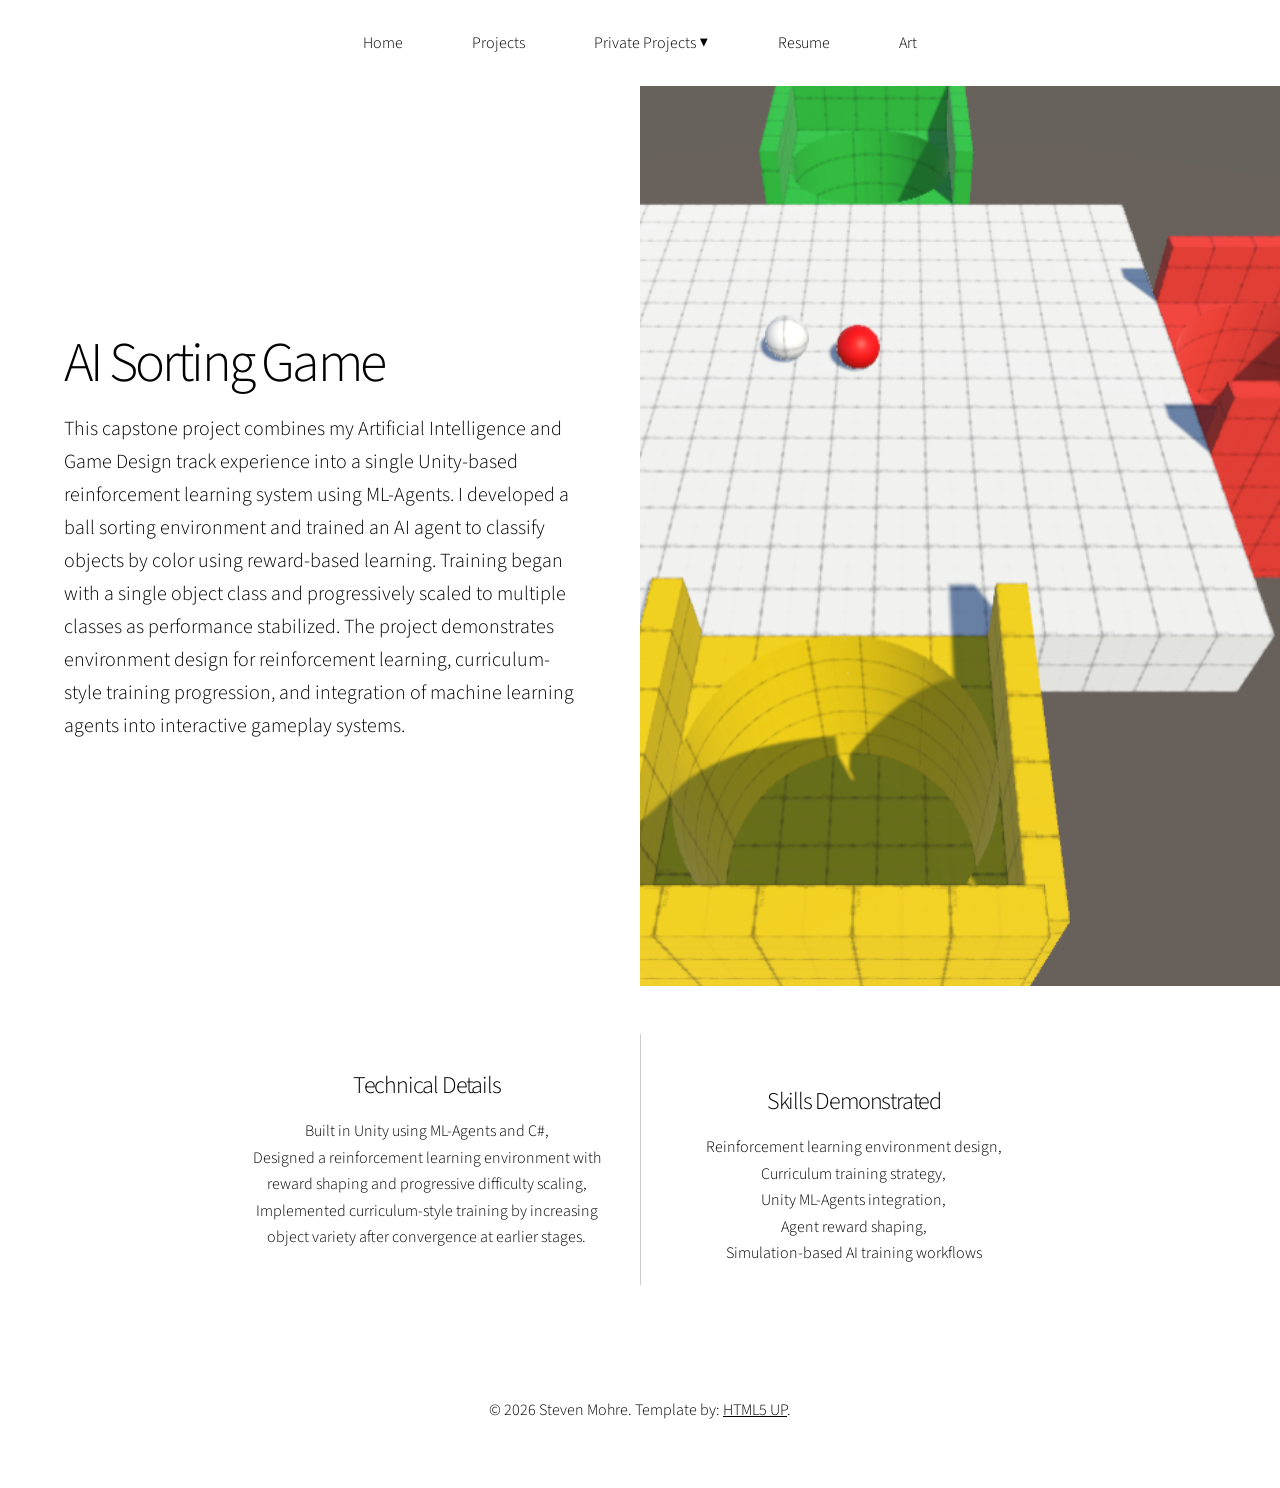
==== commit 9491d729: "Website V1.0 First deployment of website to live Github pages." ====
--- a/ai_sorting.html
+++ b/ai_sorting.html
@@ -1,5 +1,5 @@
 <!DOCTYPE HTML>
-<html>
+<html lang="en">
 	<head>
 		<title>Steven Portfolio</title>
 		<meta charset="utf-8" />
@@ -8,43 +8,82 @@
 		<noscript><link rel="stylesheet" href="assets/css/noscript.css" /></noscript>
         <link rel="stylesheet" href="https://cdnjs.cloudflare.com/ajax/libs/font-awesome/6.5.0/css/all.min.css">
 	</head>
-	<header class="nav-container">
 
-		<a class="nav-button" href="index.html">Home</a>
+	<body class="is-preload">
+		<header class="nav-container">
 
-		<a class="nav-button" href="index.html#Projects">Projects</a>
+			<a class="nav-button" href="index.html">Home</a>
 
-		<div class="dropdown">
-			<a class="nav-button dropbtn">Private Projects ▼</a>
+			<a class="nav-button" href="index.html#Projects">Projects</a>
 
-			<div class="dropdown-content">
-				<a href="discord_bot.html">Discord Bot</a>
-				<a href="ai_sorting.html">AI Sorting Game</a>
+			<div class="dropdown">
+				<a class="nav-button dropbtn">Private Projects ▼</a>
+
+				<div class="dropdown-content">
+					<a href="discord_bot.html">Discord Bot</a>
+					<a href="ai_sorting.html">AI Sorting Game</a>
+				</div>
 			</div>
-		</div>
 
-		<a class="nav-button" href="resume.html">Resume</a>
+			<a class="nav-button" href="resume.html">Resume</a>
 
-		<a class="nav-button" href="art.html">Art</a>
+			<a class="nav-button" href="art.html">Art</a>
 
-	</header>
-	<body class="is-preload">
-				<section class="banner style1 orient-left content-align-left image-position-right fullscreen onload-image-fade-in onload-content-fade-right">
+		</header>
+
+		<section class="banner style1 orient-left content-align-left image-position-right fullscreen onload-image-fade-in onload-content-fade-right">
 			<div class="content">
 				<h1>AI Sorting Game</h1>
-				<p class="major">This is a private capstone project. I wanted to put it on Itch along with my other games, but the size is too big due to the MLAgents package. This capstone project was created to use both of my track skills, AI and Game Design, in one large project. I created a simple ball sorting game and a simple AI, using reinforcement learning, to teach the AI how to play the game. The AI strated out with one colored ball, and once it learned that sufficiently, I would add another color to the game.</p>
+				<p class="major">This capstone project combines my Artificial Intelligence and 
+					Game Design track experience into a single Unity-based reinforcement learning system using ML-Agents. 
+					I developed a ball sorting environment and trained an AI agent to 
+					classify objects by color using reward-based learning. 
+					Training began with a single object class and progressively scaled to multiple classes 
+					as performance stabilized. The project demonstrates environment design for reinforcement learning, 
+					curriculum-style training progression, 
+					and integration of machine learning agents into interactive gameplay systems.
+				</p>
 			</div>
 			<div class="image">
 				<img src="images/gallery/art/Capstone_02.png" alt="" />
 			</div>
 		</section>
 
-	<script src="assets/js/jquery.min.js"></script>
-	<script src="assets/js/jquery.scrollex.min.js"></script>
-	<script src="assets/js/jquery.scrolly.min.js"></script>
-	<script src="assets/js/browser.min.js"></script>
-	<script src="assets/js/breakpoints.min.js"></script>
-	<script src="assets/js/util.js"></script>
-	<script src="assets/js/main.js"></script>
+		<section class="wrapper style1 align-center">
+				<div class="items style1 medium onscroll-fade-in">
+					<section>
+						<h3>Technical Details</h3>
+						<p>
+						Built in Unity using ML-Agents and C#,<br>
+						Designed a reinforcement learning environment with reward shaping and progressive difficulty scaling,<br>
+						Implemented curriculum-style training by increasing object variety after convergence at earlier stages.
+						</p>
+					</section>
+					<section>
+						<span class="icon solid style2 major fa-message"></span>
+						<h3>Skills Demonstrated</h3>
+
+						Reinforcement learning environment design,<br>
+						Curriculum training strategy,<br>
+						Unity ML-Agents integration,<br>
+						Agent reward shaping,<br>
+						Simulation-based AI training workflows
+					</section>
+			</div>
+		</section>
+		
+		<footer class="wrapper style1 align-center">
+			<div class="inner">
+				<p>&copy; 2026 Steven Mohre. Template by: <a href="https://html5up.net">HTML5 UP</a>.</p>
+			</div>
+		</footer>
+
+		<script src="assets/js/jquery.min.js" defer></script>
+		<script src="assets/js/jquery.scrollex.min.js" defer></script>
+		<script src="assets/js/jquery.scrolly.min.js" defer></script>
+		<script src="assets/js/browser.min.js" defer></script>
+		<script src="assets/js/breakpoints.min.js" defer></script>
+		<script src="assets/js/util.js" defer></script>
+		<script src="assets/js/main.js" defer></script>
 	</body>
 </html>
--- a/assets/css/main.css
+++ b/assets/css/main.css
@@ -2692,7 +2692,7 @@
 	}
 
 	.image-text {
-    background: rgba(127, 127, 127, 0.801);
+    background: rgba(127, 127, 127, 0.875);
     padding: 50px 20px;
     border-radius: 8px;
 	}
@@ -2827,6 +2827,69 @@
 
     text-decoration: none;
 }
+
+.download-button {
+    display: block;
+    width: fit-content;
+    margin: 10px auto;
+    padding: 10px 16px;
+    background-color: #222;
+    color: white;
+    text-decoration: none;
+    border-radius: 6px;
+    font-size: 14px;
+    transition: 0.2s ease;
+}
+
+.download-button:hover {
+    background-color: #444;
+}
+
+.contact-buttons {
+    display: flex;
+    gap: 12px;
+    margin-top: 10px;
+    flex-wrap: wrap;
+}
+
+/* Base button style */
+.contact-button {
+    display: inline-flex;
+    align-items: center;
+    gap: 8px;
+
+    padding: 10px 16px;
+    background-color: #3c3c3c;
+    color: white;
+
+    border: none;
+    border-radius: 6px;
+
+    font-size: 14px;
+    cursor: pointer;
+    text-decoration: none;
+
+    transition: all 0.2s ease;
+    transform: translateY(0);
+}
+
+/* Hover animation */
+.contact-button:hover {
+    background-color: #7e7e7e;
+    transform: translateY(-3px);
+}
+
+/* Icon animation */
+.contact-button i {
+    transition: transform 0.2s ease;
+}
+
+/* Icon wiggle on hover */
+.contact-button:hover i {
+    transform: scale(1.2) rotate(-5deg);
+}
+
+
 
 
 
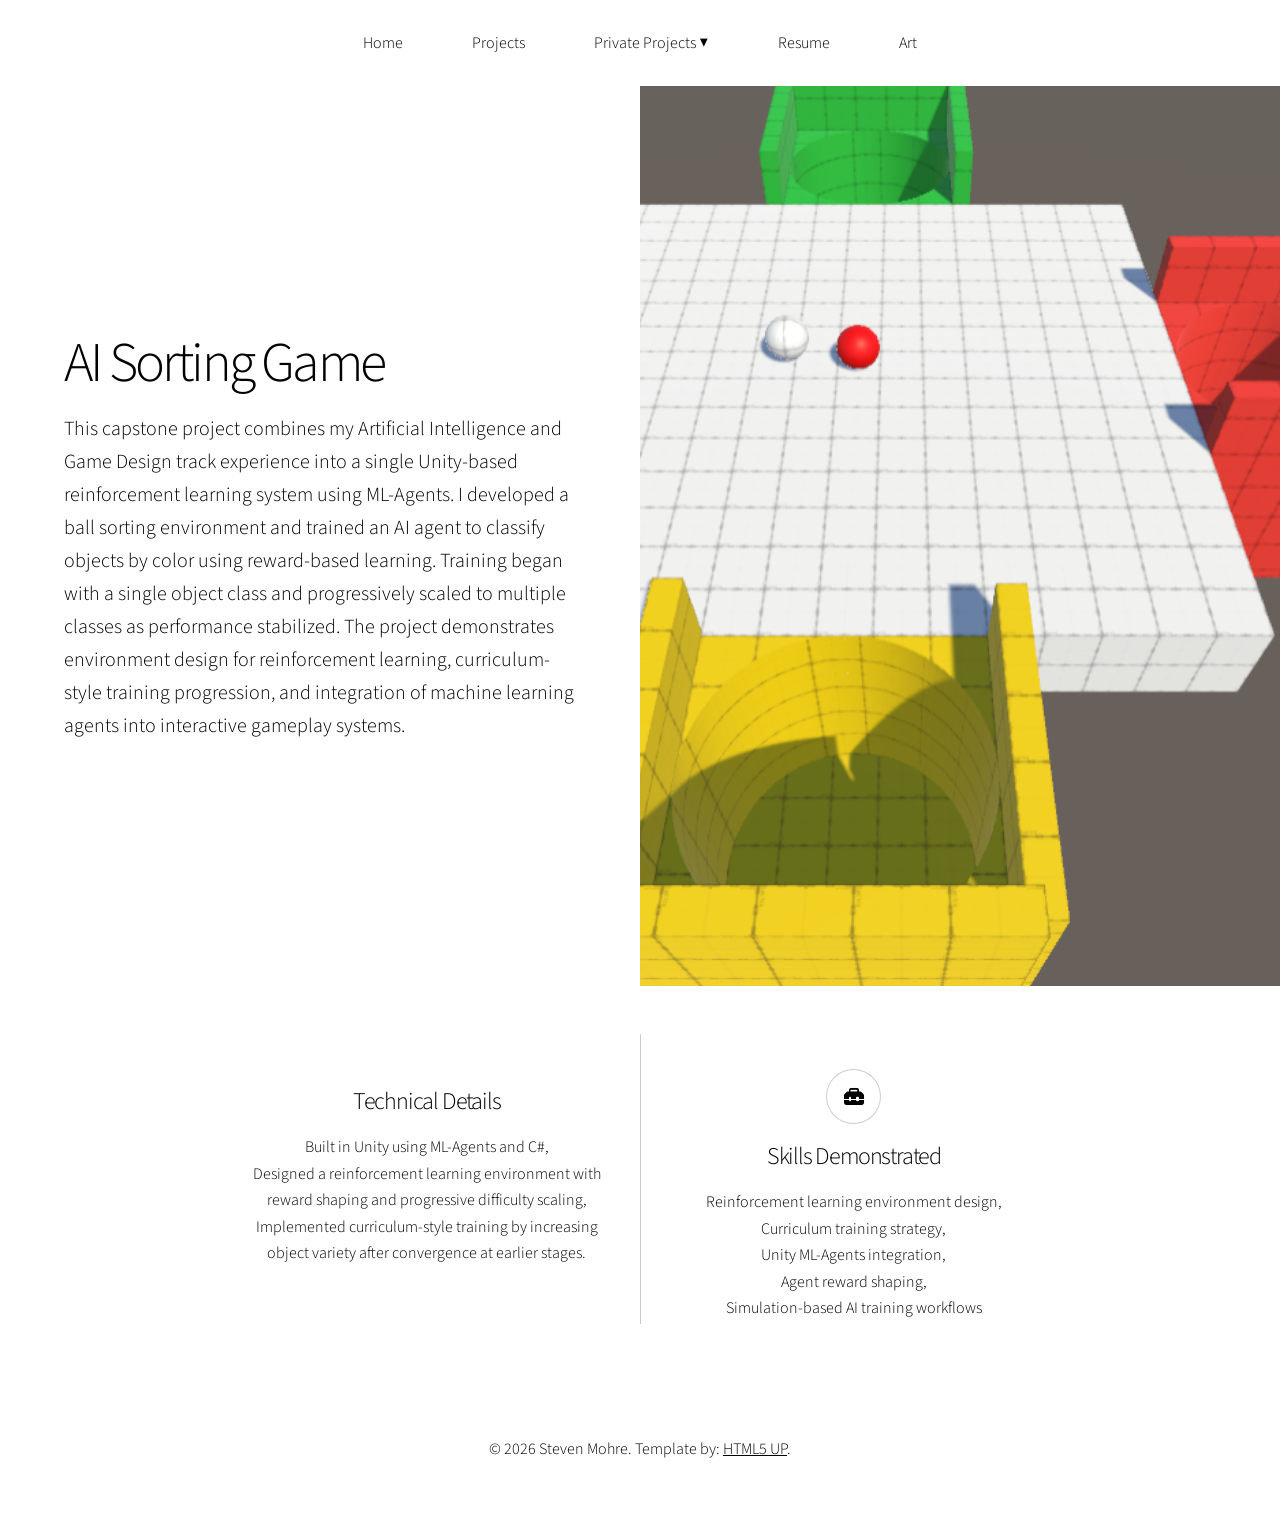
==== commit f0dded3c: "Update ai_sorting.html" ====
--- a/ai_sorting.html
+++ b/ai_sorting.html
@@ -52,6 +52,7 @@
 		<section class="wrapper style1 align-center">
 				<div class="items style1 medium onscroll-fade-in">
 					<section>
+						<span class="icon solid style2 major fa-circle-info"></span>
 						<h3>Technical Details</h3>
 						<p>
 						Built in Unity using ML-Agents and C#,<br>
@@ -60,7 +61,7 @@
 						</p>
 					</section>
 					<section>
-						<span class="icon solid style2 major fa-message"></span>
+						<span class="icon solid style2 major fa-toolbox"></span>
 						<h3>Skills Demonstrated</h3>
 
 						Reinforcement learning environment design,<br>
